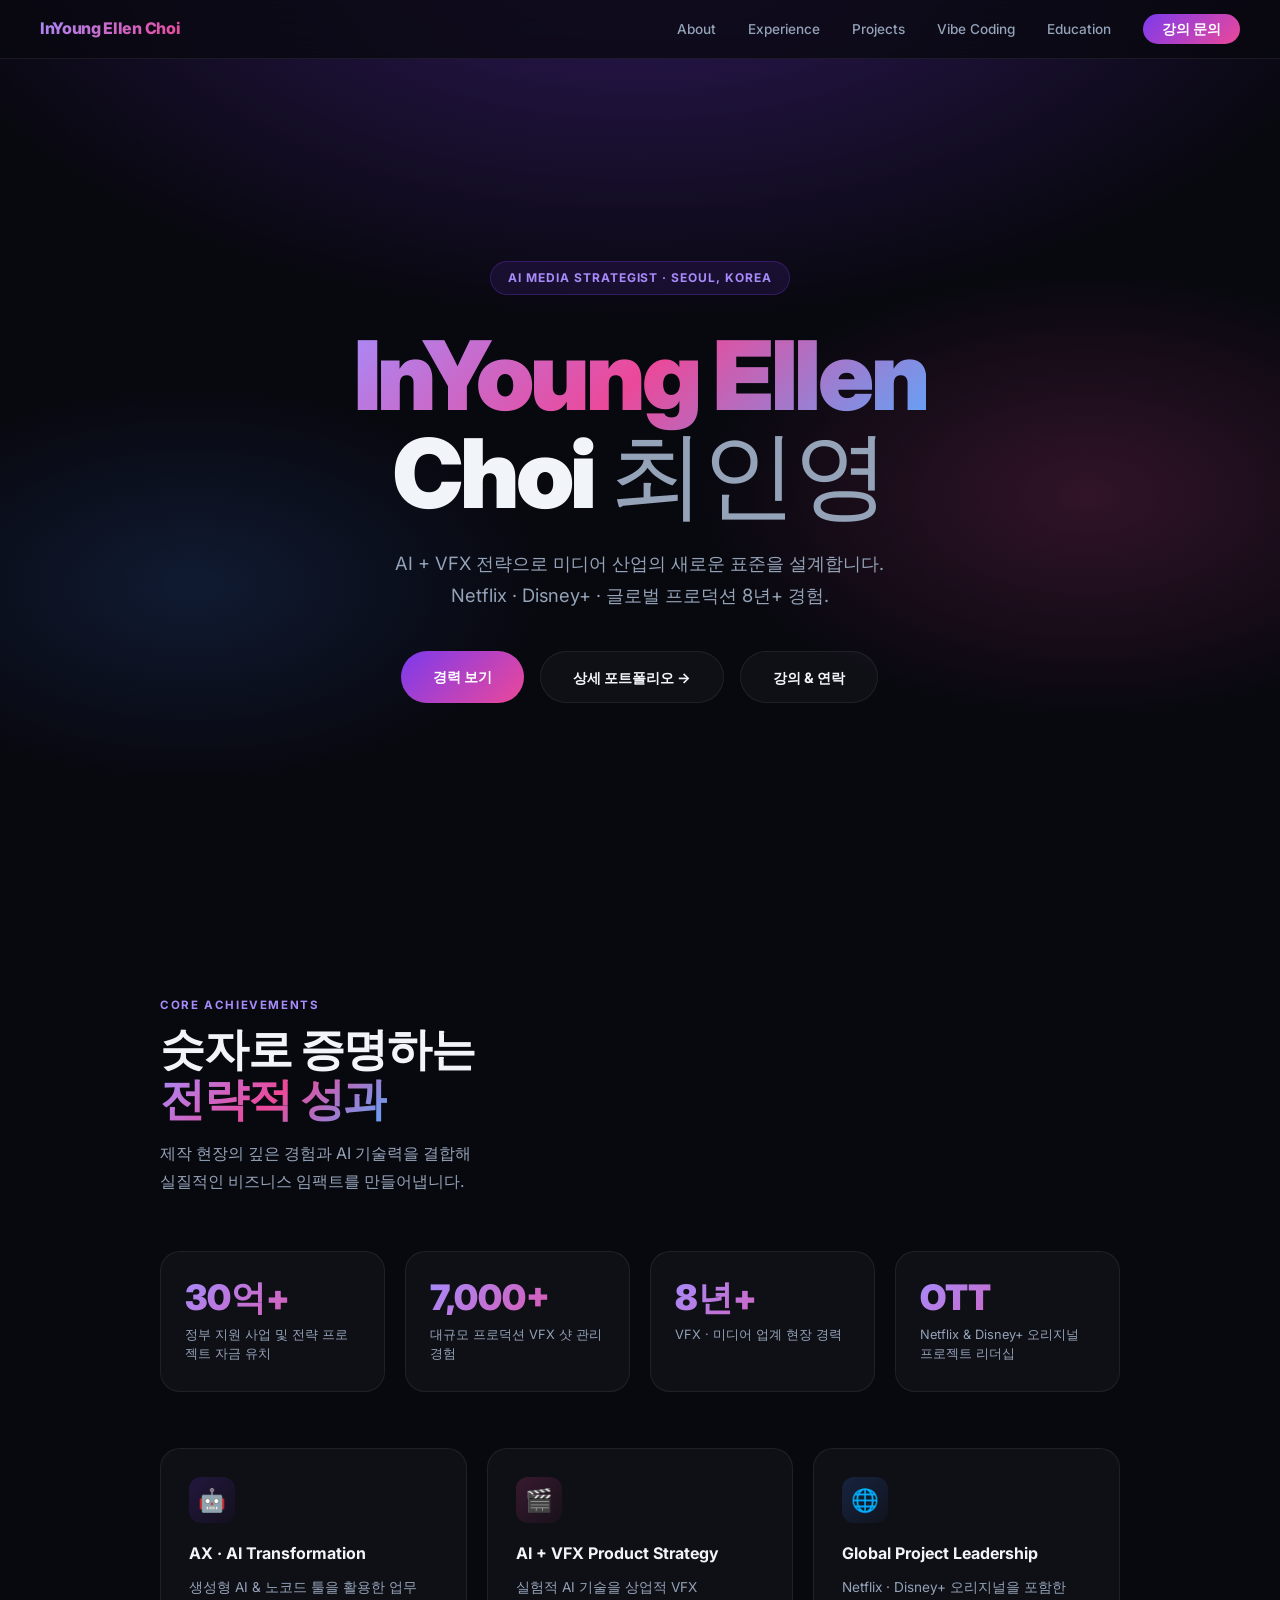
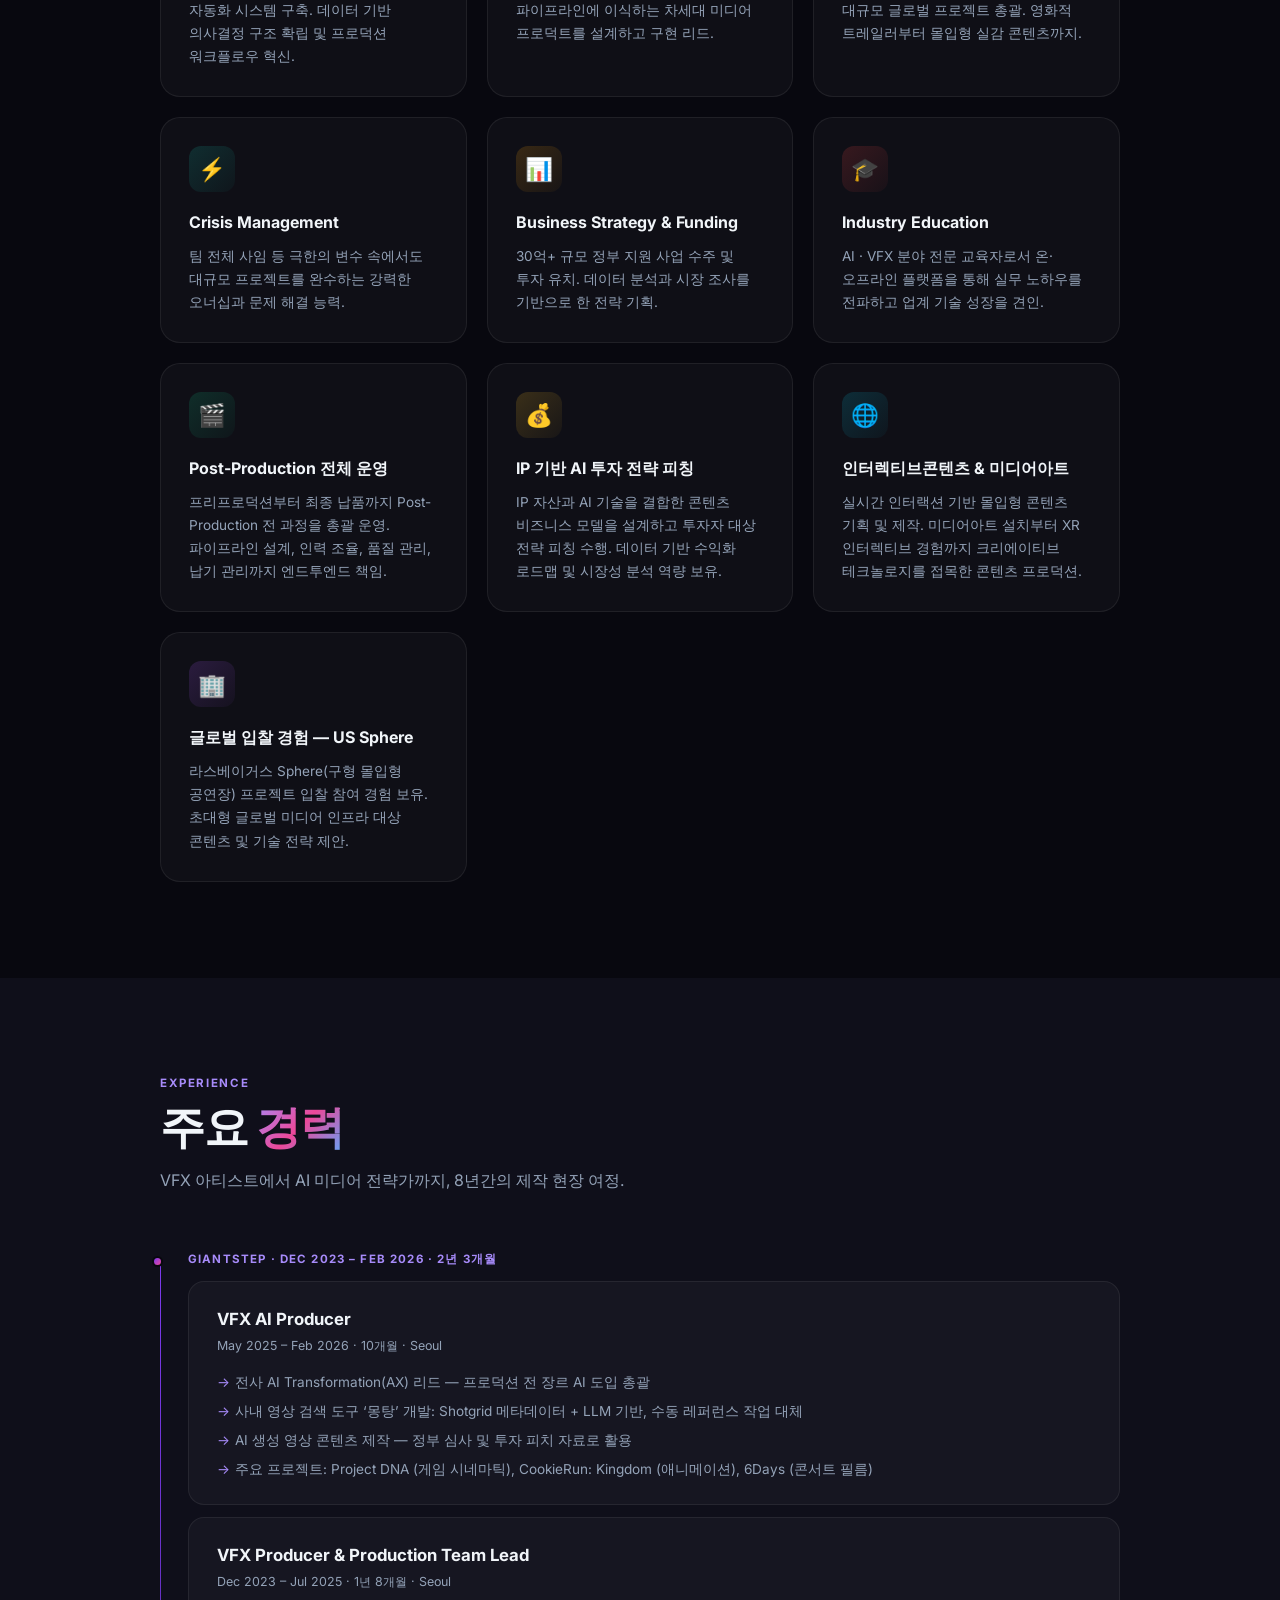
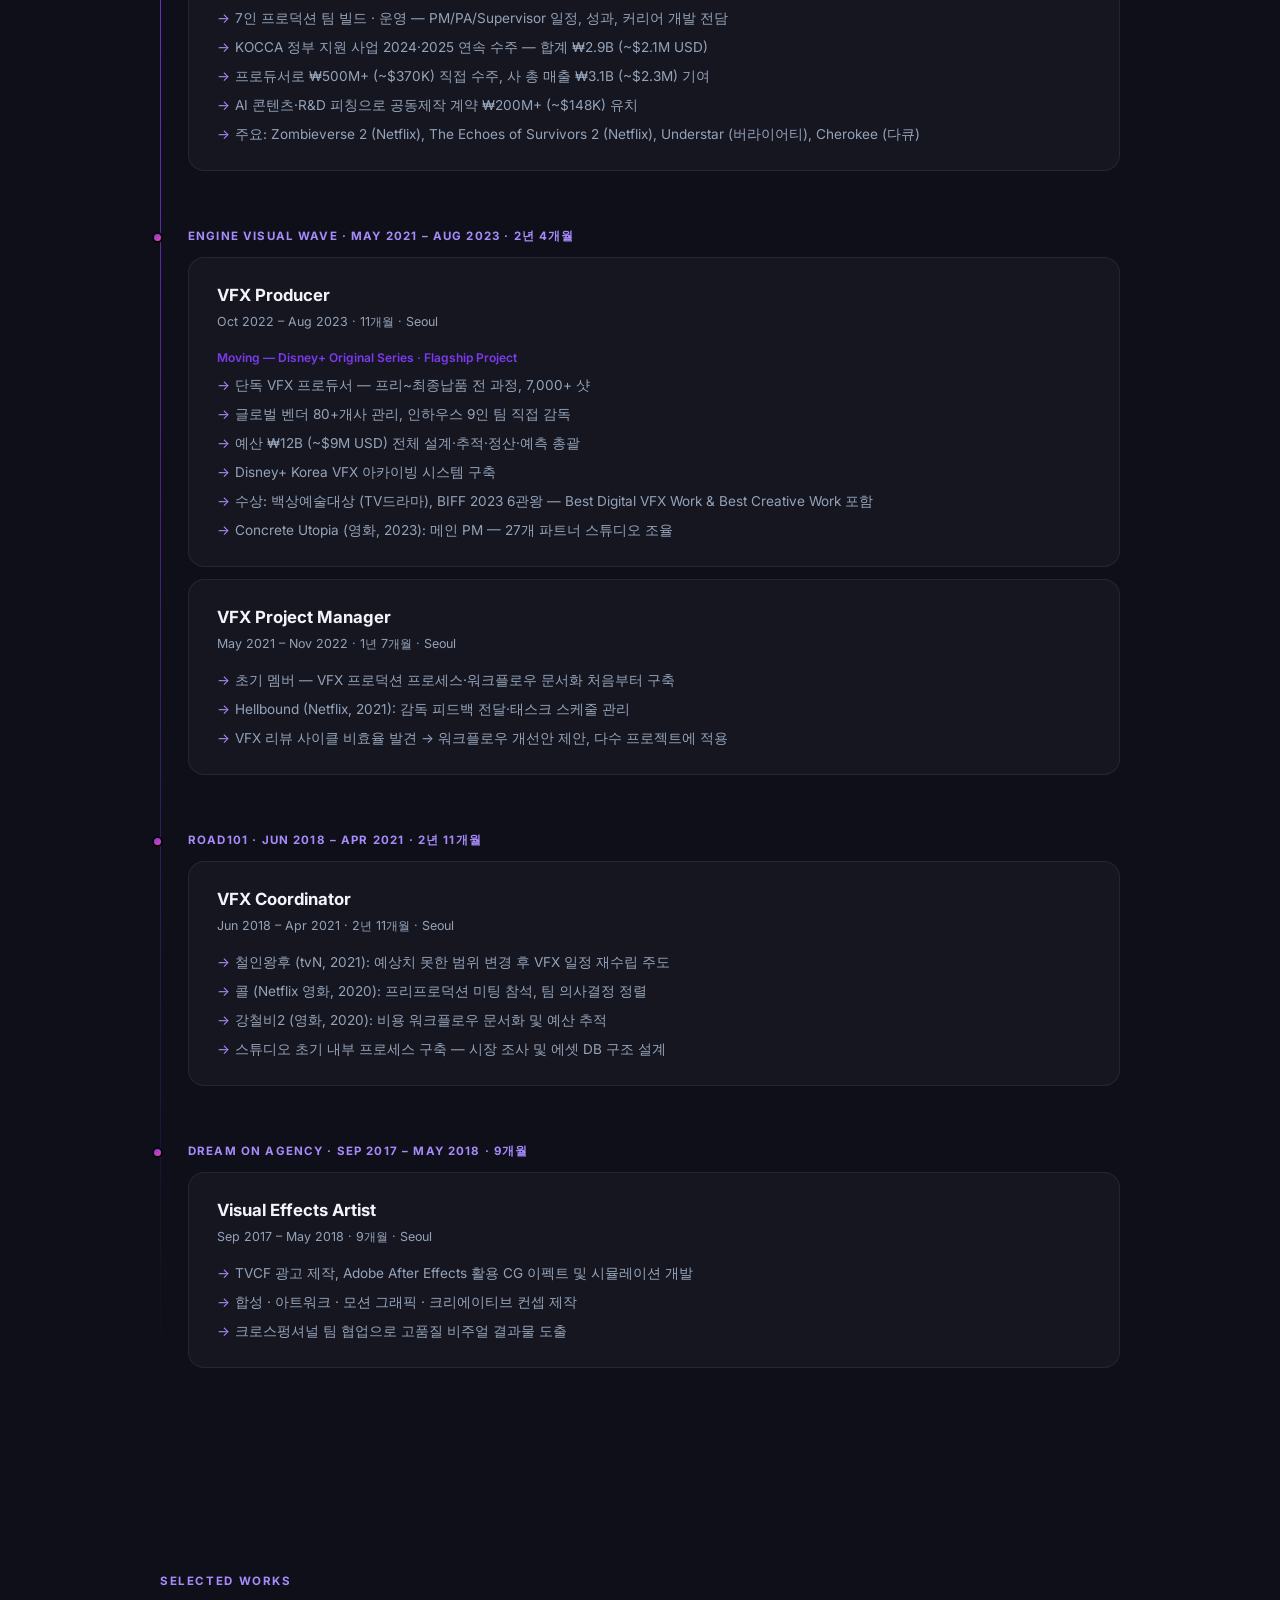
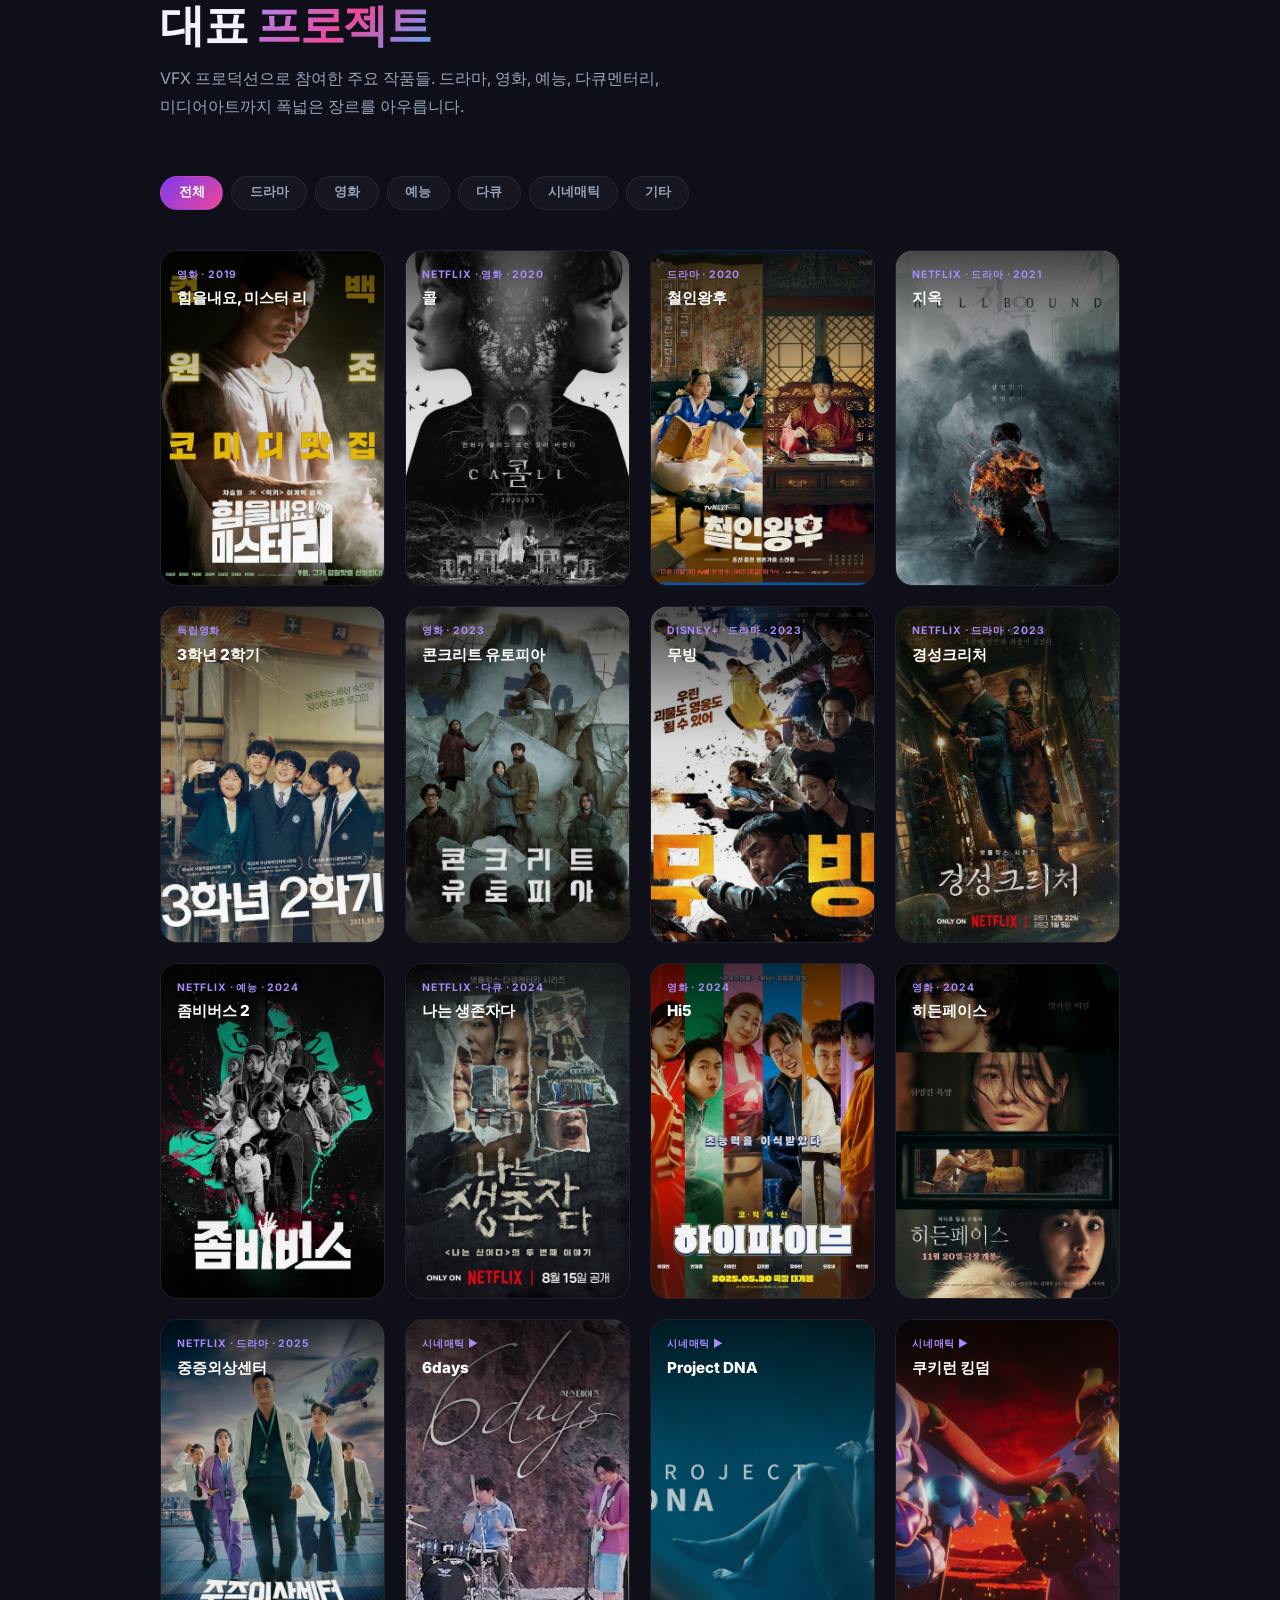
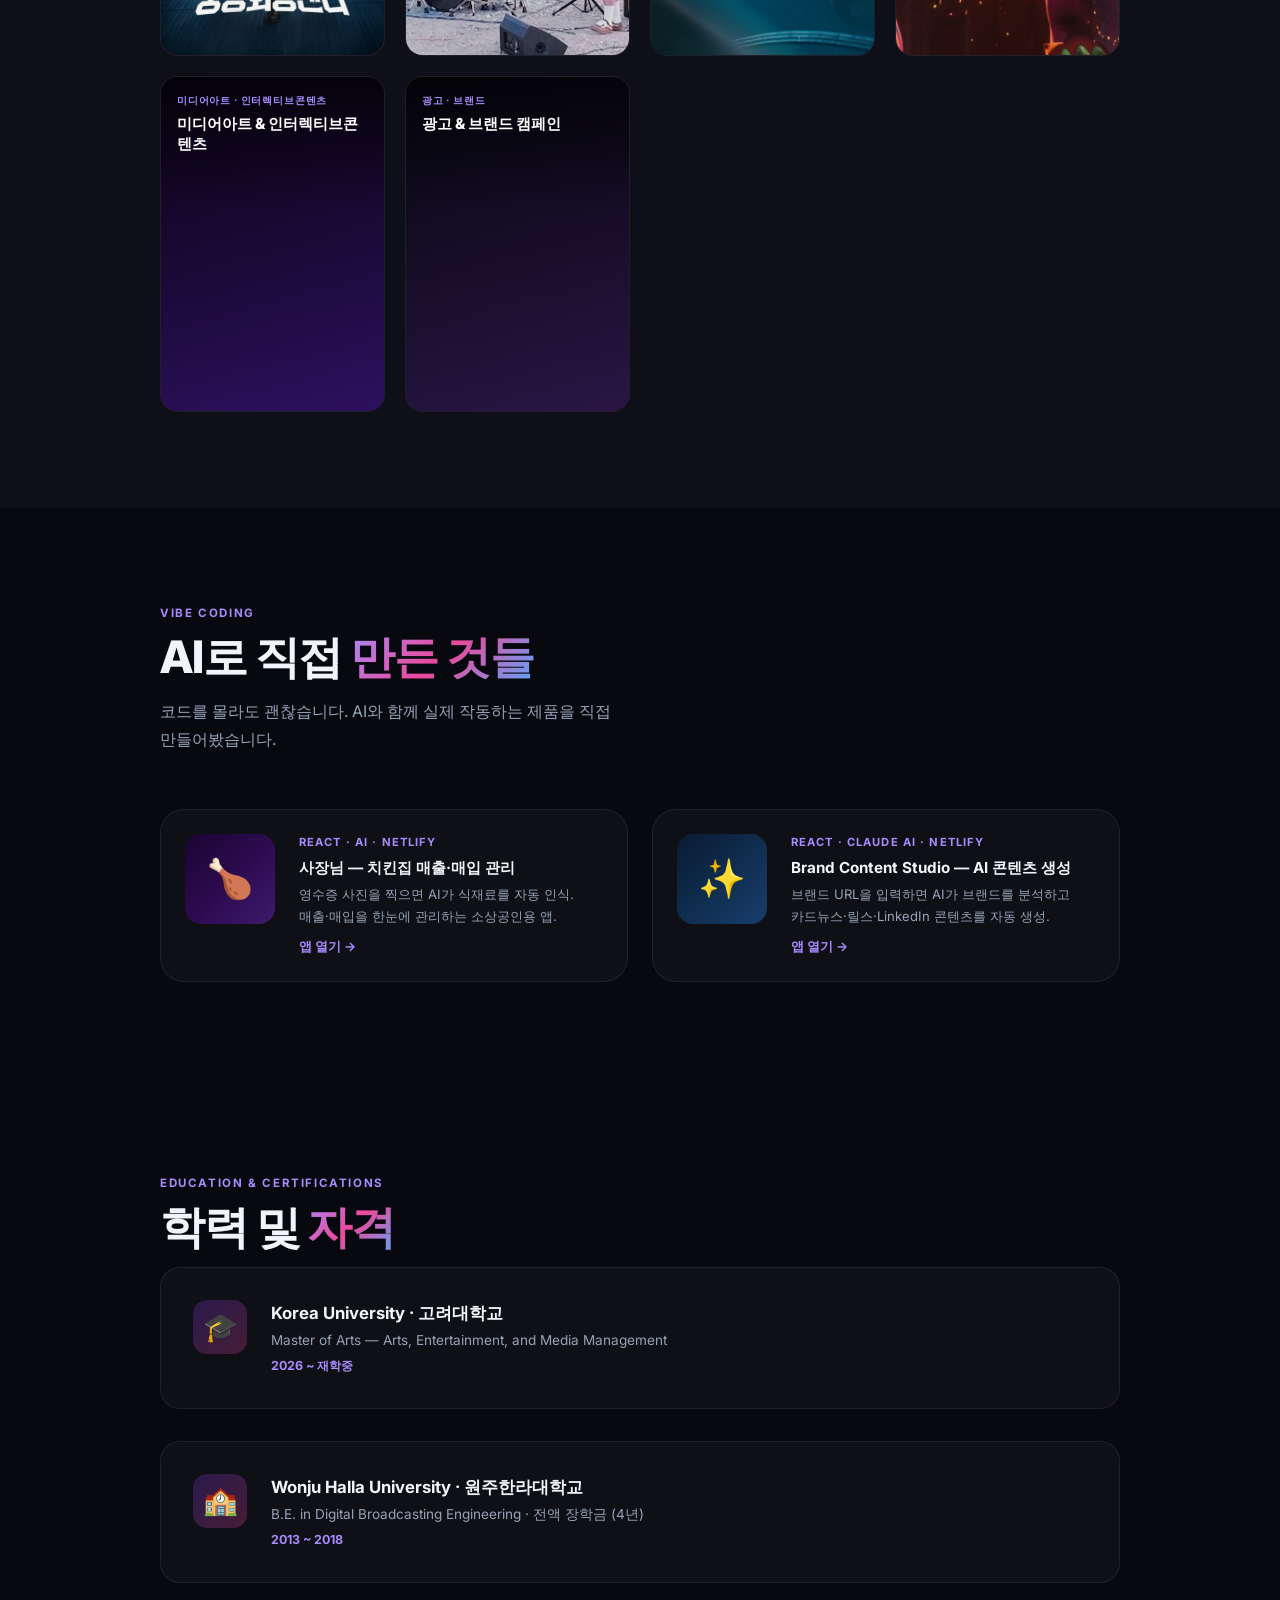
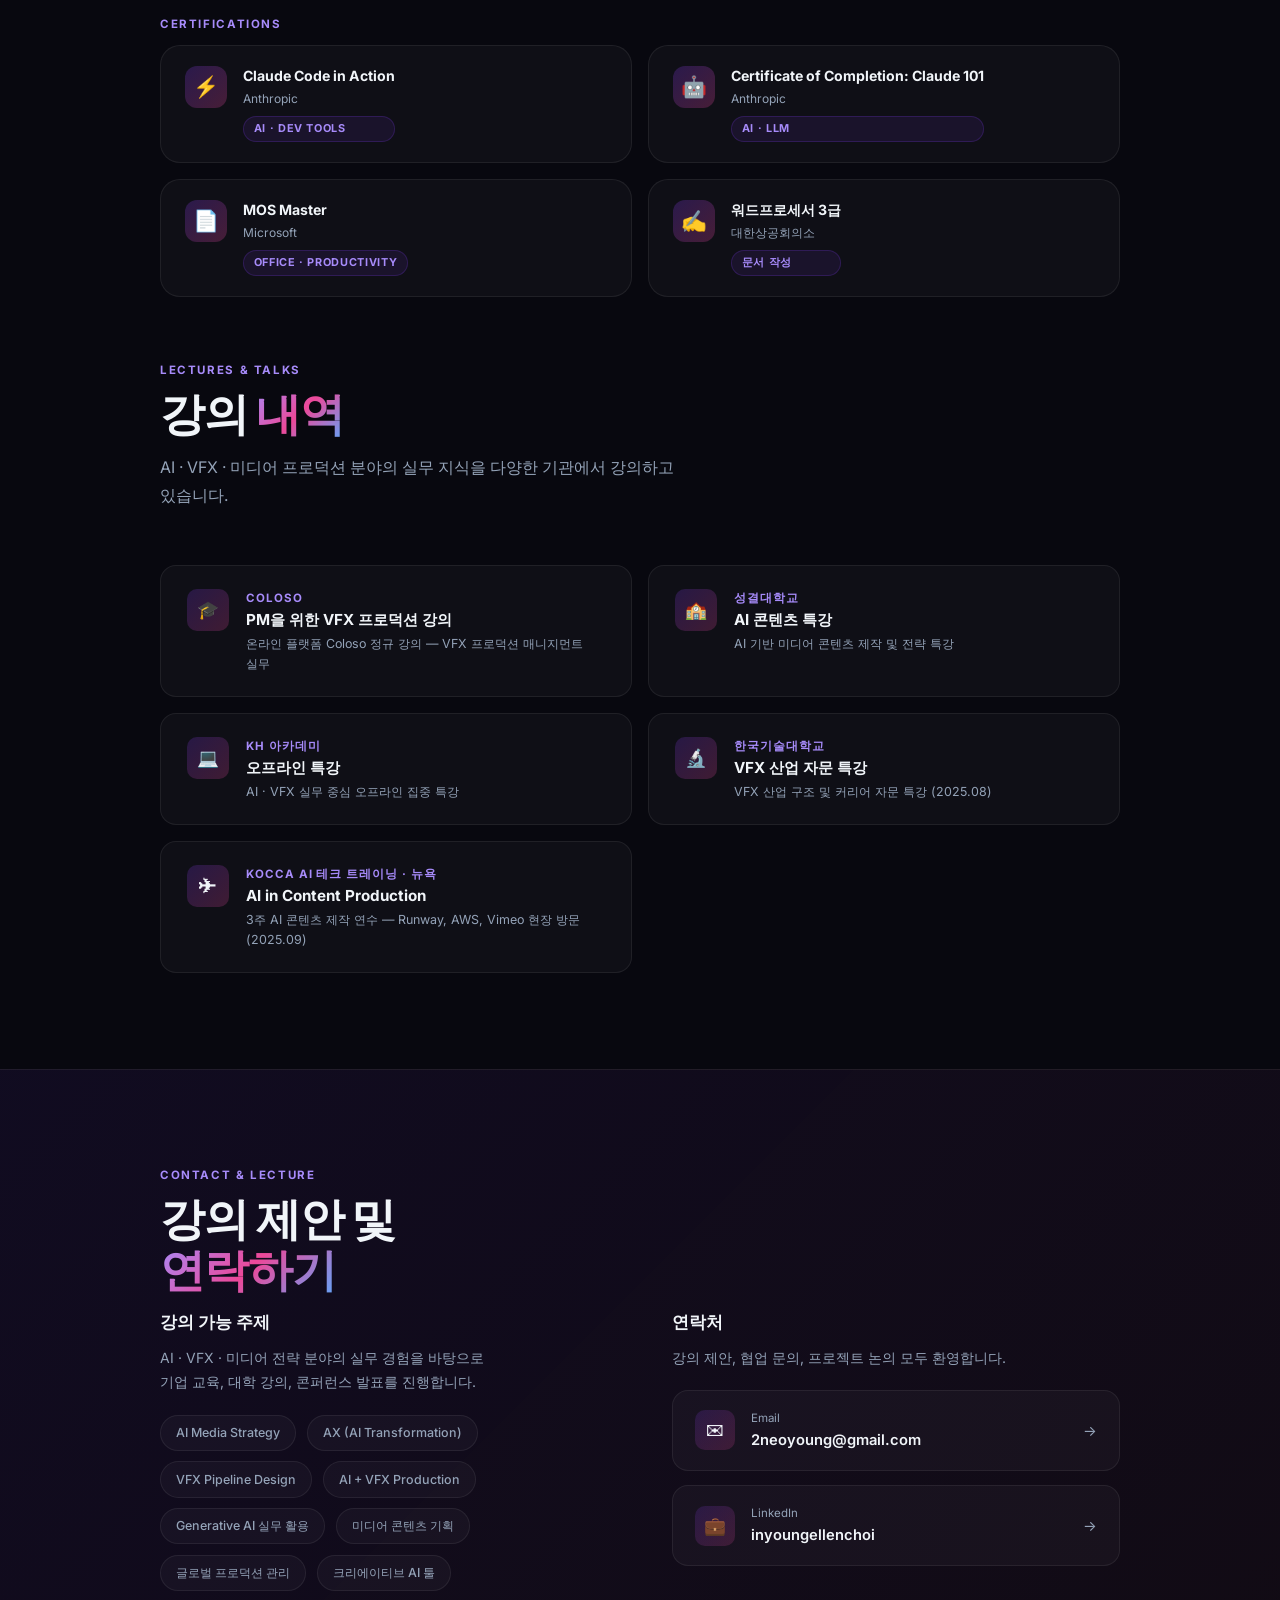
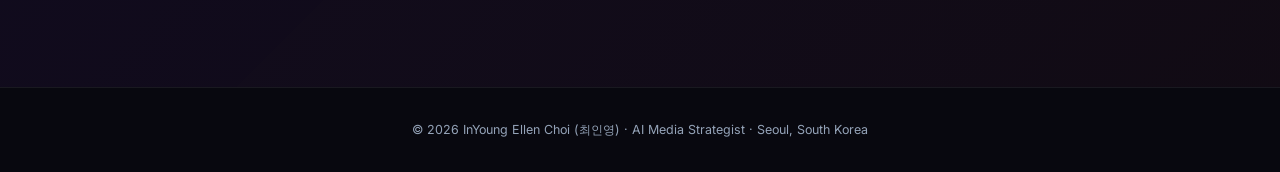
==== index.html @ 3e32867e "Initial portfolio deploy" ====
<!DOCTYPE html>
<html lang="ko">
<head>
  <meta charset="UTF-8" />
  <meta name="viewport" content="width=device-width, initial-scale=1.0" />
  <title>InYoung Choi | AI Media Strategist</title>
  <meta property="og:title" content="InYoung Choi | AI Media Strategist" />
  <meta property="og:description" content="AI와 미디어의 교차점에서 일하는 프로듀서 겸 전략가의 포트폴리오" />
  <meta property="og:image" content="https://inyoung-ellen-choi.netlify.app/images/profile.jpg" />
  <meta property="og:url" content="https://inyoung-ellen-choi.netlify.app" />
  <meta property="og:type" content="website" />
  <meta name="twitter:card" content="summary_large_image" />
  <meta name="twitter:image" content="https://inyoung-ellen-choi.netlify.app/images/profile.jpg" />
  <link rel="preconnect" href="https://fonts.googleapis.com" />
  <link href="https://fonts.googleapis.com/css2?family=Inter:wght@300;400;500;600;700;800;900&display=swap" rel="stylesheet" />
  <style>
    *, *::before, *::after { box-sizing: border-box; margin: 0; padding: 0; }

    :root {
      --bg: #08080f;
      --bg2: #0f0f1a;
      --purple: #7c3aed;
      --pink: #ec4899;
      --blue: #3b82f6;
      --teal: #14b8a6;
      --text: #f1f5f9;
      --muted: #94a3b8;
      --border: rgba(255,255,255,0.07);
      --glass: rgba(255,255,255,0.03);
    }

    html { scroll-behavior: smooth; }

    body {
      background: var(--bg);
      color: var(--text);
      font-family: 'Inter', -apple-system, sans-serif;
      line-height: 1.6;
      overflow-x: hidden;
    }

    /* ── Nav ── */
    nav {
      position: fixed;
      top: 0; left: 0; right: 0;
      z-index: 200;
      display: flex;
      justify-content: space-between;
      align-items: center;
      padding: 1rem 2.5rem;
      background: rgba(8,8,15,0.75);
      backdrop-filter: blur(24px);
      -webkit-backdrop-filter: blur(24px);
      border-bottom: 1px solid var(--border);
    }

    .nav-logo {
      font-size: 1rem;
      font-weight: 800;
      letter-spacing: -0.02em;
      background: linear-gradient(135deg, #a78bfa, #ec4899);
      -webkit-background-clip: text;
      -webkit-text-fill-color: transparent;
      background-clip: text;
    }

    .nav-links {
      display: flex;
      gap: 2rem;
      list-style: none;
    }

    .nav-links a {
      color: var(--muted);
      text-decoration: none;
      font-size: 0.85rem;
      font-weight: 500;
      transition: color 0.2s;
    }
    .nav-links a:hover { color: var(--text); }

    .nav-cta {
      background: linear-gradient(135deg, var(--purple), var(--pink)) !important;
      color: #fff !important;
      padding: 0.45rem 1.2rem;
      border-radius: 100px;
      font-weight: 700 !important;
    }

    /* ── Hero ── */
    .hero {
      min-height: 100vh;
      display: flex;
      align-items: center;
      justify-content: center;
      text-align: center;
      padding: 9rem 2rem 5rem;
      position: relative;
      overflow: hidden;
    }

    .hero-bg {
      position: absolute;
      inset: 0;
      background:
        radial-gradient(ellipse 90% 70% at 50% -10%, rgba(124,58,237,0.35) 0%, transparent 65%),
        radial-gradient(ellipse 55% 45% at 85% 55%, rgba(236,72,153,0.18) 0%, transparent 55%),
        radial-gradient(ellipse 50% 40% at 15% 65%, rgba(59,130,246,0.15) 0%, transparent 55%);
      animation: pulse 9s ease-in-out infinite alternate;
    }

    @keyframes pulse {
      0%   { opacity: 0.75; transform: scale(1); }
      100% { opacity: 1;    transform: scale(1.06); }
    }

    .hero-content { position: relative; z-index: 1; max-width: 820px; }

    .badge {
      display: inline-flex;
      align-items: center;
      gap: 0.5rem;
      background: rgba(124,58,237,0.12);
      border: 1px solid rgba(124,58,237,0.28);
      padding: 0.4rem 1.1rem;
      border-radius: 100px;
      font-size: 0.75rem;
      font-weight: 700;
      letter-spacing: 0.08em;
      text-transform: uppercase;
      color: #a78bfa;
      margin-bottom: 2rem;
    }

    .hero h1 {
      font-size: clamp(3.2rem, 8vw, 6rem);
      font-weight: 900;
      line-height: 1.02;
      letter-spacing: -0.035em;
      margin-bottom: 1.5rem;
    }

    .grad {
      background: linear-gradient(135deg, #a78bfa 0%, #ec4899 50%, #60a5fa 100%);
      -webkit-background-clip: text;
      -webkit-text-fill-color: transparent;
      background-clip: text;
    }

    .hero-sub {
      font-size: 1.15rem;
      color: var(--muted);
      max-width: 580px;
      margin: 0 auto 2.5rem;
      line-height: 1.75;
    }

    .hero-actions { display: flex; gap: 1rem; justify-content: center; flex-wrap: wrap; }

    .btn-p {
      display: inline-block;
      background: linear-gradient(135deg, var(--purple), var(--pink));
      color: #fff;
      padding: 0.85rem 2rem;
      border-radius: 100px;
      text-decoration: none;
      font-weight: 700;
      font-size: 0.9rem;
      transition: opacity 0.2s, transform 0.2s;
    }
    .btn-p:hover { opacity: 0.88; transform: translateY(-2px); }

    .btn-s {
      display: inline-block;
      background: var(--glass);
      color: var(--text);
      padding: 0.85rem 2rem;
      border-radius: 100px;
      text-decoration: none;
      font-weight: 700;
      font-size: 0.9rem;
      border: 1px solid var(--border);
      transition: background 0.2s, transform 0.2s;
    }
    .btn-s:hover { background: rgba(255,255,255,0.07); transform: translateY(-2px); }

    /* ── Layout ── */
    section { padding: 6rem 2rem; }
    .wrap { max-width: 960px; margin: 0 auto; }

    .sec-label {
      font-size: 0.72rem;
      font-weight: 700;
      letter-spacing: 0.14em;
      text-transform: uppercase;
      color: #a78bfa;
      margin-bottom: 0.6rem;
    }

    .sec-title {
      font-size: clamp(2rem, 4vw, 2.8rem);
      font-weight: 800;
      letter-spacing: -0.025em;
      line-height: 1.12;
      margin-bottom: 0.9rem;
    }

    .sec-desc {
      color: var(--muted);
      font-size: 1rem;
      max-width: 520px;
      margin-bottom: 3.5rem;
      line-height: 1.75;
      word-break: keep-all;
      overflow-wrap: break-word;
    }

    /* ── Stats ── */
    .stats-grid {
      display: grid;
      grid-template-columns: repeat(4, 1fr);
      gap: 1.25rem;
      margin-bottom: 3.5rem;
    }

    .stat-card {
      background: var(--glass);
      border: 1px solid var(--border);
      border-radius: 1.25rem;
      padding: 1.75rem 1.5rem;
      transition: transform 0.25s, border-color 0.25s;
    }
    .stat-card:hover { transform: translateY(-5px); border-color: rgba(124,58,237,0.35); }

    .stat-num {
      font-size: 2.2rem;
      font-weight: 900;
      background: linear-gradient(135deg, #a78bfa, #ec4899);
      -webkit-background-clip: text;
      -webkit-text-fill-color: transparent;
      background-clip: text;
      line-height: 1;
      margin-bottom: 0.6rem;
    }

    .stat-lbl {
      font-size: 0.8rem;
      color: var(--muted);
      line-height: 1.5;
    }

    /* ── Expertise ── */
    .exp-grid {
      display: grid;
      grid-template-columns: repeat(3, 1fr);
      gap: 1.25rem;
    }

    .exp-card {
      background: var(--glass);
      border: 1px solid var(--border);
      border-radius: 1.25rem;
      padding: 1.75rem;
      transition: transform 0.25s, border-color 0.25s;
    }
    .exp-card:hover { transform: translateY(-5px); border-color: rgba(124,58,237,0.35); }

    .exp-icon {
      width: 46px; height: 46px;
      border-radius: 12px;
      display: flex; align-items: center; justify-content: center;
      font-size: 1.4rem;
      margin-bottom: 1.1rem;
    }

    .exp-card h3 { font-size: 1rem; font-weight: 700; margin-bottom: 0.6rem; }
    .exp-card p  { color: var(--muted); font-size: 0.85rem; line-height: 1.7; word-break: keep-all; overflow-wrap: break-word; }

    /* ── Timeline ── */
    .timeline { position: relative; padding-left: 1.75rem; }

    .timeline::before {
      content: '';
      position: absolute;
      left: 0; top: 0.5rem; bottom: 0;
      width: 1px;
      background: linear-gradient(to bottom, var(--purple) 0%, transparent 100%);
    }

    .tl-item { position: relative; padding-bottom: 2.75rem; }
    .tl-item:last-child { padding-bottom: 0; }

    .tl-dot {
      position: absolute;
      left: -2.25rem; top: 0.35rem;
      width: 11px; height: 11px;
      border-radius: 50%;
      background: linear-gradient(135deg, var(--purple), var(--pink));
      border: 2px solid var(--bg);
    }

    .tl-company {
      font-size: 0.72rem;
      font-weight: 700;
      letter-spacing: 0.1em;
      text-transform: uppercase;
      color: #a78bfa;
      margin-bottom: 0.75rem;
    }

    .tl-box {
      background: var(--glass);
      border: 1px solid var(--border);
      border-radius: 1rem;
      padding: 1.5rem 1.75rem;
      margin-bottom: 0.75rem;
    }

    .tl-role  { font-size: 1.05rem; font-weight: 700; margin-bottom: 0.2rem; }
    .tl-dates { font-size: 0.78rem; color: var(--muted); margin-bottom: 1rem; }

    .tl-list  { list-style: none; display: flex; flex-direction: column; gap: 0.45rem; }
    .tl-list li {
      font-size: 0.85rem;
      color: var(--muted);
      padding-left: 1.1rem;
      position: relative;
      line-height: 1.6;
      word-break: keep-all;
      overflow-wrap: break-word;
    }
    .tl-list li::before { content: '→'; position: absolute; left: 0; color: #a78bfa; }

    /* ── Education ── */
    .edu-card {
      background: var(--glass);
      border: 1px solid var(--border);
      border-radius: 1.25rem;
      padding: 2rem;
      display: flex;
      gap: 1.5rem;
      align-items: flex-start;
      margin-bottom: 2rem;
    }

    .edu-icon {
      width: 54px; height: 54px;
      border-radius: 14px;
      background: linear-gradient(135deg, rgba(124,58,237,0.25), rgba(236,72,153,0.25));
      display: flex; align-items: center; justify-content: center;
      font-size: 1.75rem;
      flex-shrink: 0;
    }

    .edu-info h3  { font-size: 1.05rem; font-weight: 700; margin-bottom: 0.2rem; }
    .edu-info p   { color: var(--muted); font-size: 0.85rem; }
    .edu-info .yr { color: #a78bfa; font-size: 0.78rem; font-weight: 700; margin-top: 0.25rem; }

    .certs {
      display: grid;
      grid-template-columns: repeat(2, 1fr);
      gap: 1rem;
      margin-top: 0.25rem;
    }

    .cert {
      background: var(--glass);
      border: 1px solid var(--border);
      border-radius: 1.25rem;
      padding: 1.25rem 1.5rem;
      display: flex;
      align-items: flex-start;
      gap: 1rem;
      transition: transform 0.25s, border-color 0.25s;
    }
    .cert:hover { transform: translateY(-4px); border-color: rgba(124,58,237,0.35); }

    .cert-icon {
      width: 42px; height: 42px;
      border-radius: 12px;
      background: linear-gradient(135deg, rgba(124,58,237,0.25), rgba(236,72,153,0.25));
      display: flex; align-items: center; justify-content: center;
      font-size: 1.3rem;
      flex-shrink: 0;
    }

    .cert-body { display: flex; flex-direction: column; gap: 0.2rem; }
    .cert-name { font-size: 0.88rem; font-weight: 700; line-height: 1.4; }
    .cert-issuer { font-size: 0.75rem; color: var(--muted); }
    .cert-badge {
      display: inline-block;
      margin-top: 0.3rem;
      font-size: 0.68rem;
      font-weight: 700;
      letter-spacing: 0.06em;
      text-transform: uppercase;
      color: #a78bfa;
      background: rgba(124,58,237,0.1);
      border: 1px solid rgba(124,58,237,0.22);
      padding: 0.2rem 0.6rem;
      border-radius: 100px;
    }

    @media (max-width: 640px) {
      .certs { grid-template-columns: 1fr; }
    }

    /* ── Lectures ── */
    .lecture-grid {
      display: grid;
      grid-template-columns: repeat(2, 1fr);
      gap: 1rem;
      margin-top: 2rem;
    }

    .lecture-card {
      background: var(--glass);
      border: 1px solid var(--border);
      border-radius: 1rem;
      padding: 1.4rem 1.6rem;
      display: flex;
      gap: 1.1rem;
      align-items: flex-start;
      transition: transform 0.2s, border-color 0.2s;
    }
    .lecture-card:hover { transform: translateY(-3px); border-color: rgba(124,58,237,0.35); }

    .lecture-icon {
      width: 42px; height: 42px;
      border-radius: 10px;
      background: linear-gradient(135deg, rgba(124,58,237,0.22), rgba(236,72,153,0.22));
      display: flex; align-items: center; justify-content: center;
      font-size: 1.1rem;
      flex-shrink: 0;
    }

    .lecture-org {
      font-size: 0.72rem;
      font-weight: 700;
      letter-spacing: 0.08em;
      text-transform: uppercase;
      color: #a78bfa;
      margin-bottom: 0.2rem;
    }

    .lecture-title {
      font-size: 0.95rem;
      font-weight: 700;
      line-height: 1.35;
    }

    .lecture-desc {
      font-size: 0.78rem;
      color: var(--muted);
      margin-top: 0.2rem;
      word-break: keep-all;
      overflow-wrap: break-word;
    }

    @media (max-width: 640px) {
      .lecture-grid { grid-template-columns: 1fr; }
    }

    /* ── Contact ── */
    .contact-wrap {
      background: linear-gradient(135deg, rgba(124,58,237,0.08), rgba(236,72,153,0.04));
      border-top: 1px solid var(--border);
    }

    .contact-grid {
      display: grid;
      grid-template-columns: 1fr 1fr;
      gap: 4rem;
      align-items: start;
    }

    .contact-grid h3 { font-size: 1.05rem; font-weight: 700; margin-bottom: 0.6rem; }
    .contact-grid p  { color: var(--muted); font-size: 0.875rem; line-height: 1.75; }

    .tags {
      display: flex;
      flex-wrap: wrap;
      gap: 0.65rem;
      margin-top: 1.25rem;
    }

    .tag {
      background: var(--glass);
      border: 1px solid var(--border);
      padding: 0.45rem 0.95rem;
      border-radius: 100px;
      font-size: 0.78rem;
      font-weight: 500;
      color: var(--muted);
      transition: border-color 0.2s, color 0.2s;
    }
    .tag:hover { border-color: rgba(124,58,237,0.4); color: var(--text); }

    .clinks { display: flex; flex-direction: column; gap: 0.9rem; margin-top: 1.25rem; }

    .clink {
      display: flex;
      align-items: center;
      gap: 1rem;
      padding: 1.1rem 1.4rem;
      background: var(--glass);
      border: 1px solid var(--border);
      border-radius: 1rem;
      text-decoration: none;
      color: var(--text);
      transition: border-color 0.2s, transform 0.2s;
    }
    .clink:hover { border-color: rgba(124,58,237,0.4); transform: translateX(4px); }

    .clink-icon {
      width: 40px; height: 40px;
      border-radius: 10px;
      background: linear-gradient(135deg, rgba(124,58,237,0.18), rgba(236,72,153,0.18));
      display: flex; align-items: center; justify-content: center;
      font-size: 1.1rem;
      flex-shrink: 0;
    }

    .clink-info { flex: 1; }
    .clink-lbl { font-size: 0.72rem; color: var(--muted); margin-bottom: 0.1rem; }
    .clink-val { font-size: 0.92rem; font-weight: 600; }
    .clink-arr { color: var(--muted); font-size: 0.9rem; }

    /* ── Footer ── */
    footer {
      padding: 2rem;
      text-align: center;
      color: var(--muted);
      font-size: 0.78rem;
      border-top: 1px solid var(--border);
    }

    /* ── Animations ── */
    .fade {
      opacity: 0;
      transform: translateY(28px);
      transition: opacity 0.65s ease, transform 0.65s ease;
    }
    .fade.on { opacity: 1; transform: translateY(0); }

    /* ── Projects ── */
    .proj-tabs {
      display: flex;
      gap: 0.5rem;
      flex-wrap: wrap;
      margin-bottom: 2.5rem;
    }

    .tab {
      background: var(--glass);
      border: 1px solid var(--border);
      color: var(--muted);
      padding: 0.45rem 1.1rem;
      border-radius: 100px;
      font-size: 0.8rem;
      font-weight: 600;
      cursor: pointer;
      transition: all 0.2s;
      font-family: inherit;
    }
    .tab:hover { color: var(--text); border-color: rgba(124,58,237,0.4); }
    .tab.active {
      background: linear-gradient(135deg, var(--purple), var(--pink));
      border-color: transparent;
      color: #fff;
    }

    .proj-grid {
      display: grid;
      grid-template-columns: repeat(4, 1fr);
      gap: 1.25rem;
    }

    .proj-card {
      border-radius: 1.1rem;
      overflow: hidden;
      border: 1px solid var(--border);
      transition: transform 0.3s, box-shadow 0.3s;
      cursor: default;
      position: relative;
    }
    .proj-card:hover { transform: translateY(-6px); box-shadow: 0 20px 40px rgba(0,0,0,0.4); }

    .proj-poster {
      width: 100%;
      aspect-ratio: 2/3;
      object-fit: cover;
      display: block;
    }

    .proj-poster-placeholder {
      width: 100%;
      aspect-ratio: 2/3;
      display: flex;
      align-items: center;
      justify-content: center;
      font-size: 2.5rem;
      position: relative;
      overflow: hidden;
    }

    .proj-poster-placeholder img.proj-poster {
      position: absolute;
      inset: 0;
      width: 100%;
      height: 100%;
      object-fit: cover;
    }

    .proj-overlay {
      position: absolute;
      inset: 0;
      background: linear-gradient(to bottom, rgba(0,0,0,0.72) 0%, rgba(0,0,0,0.15) 40%, transparent 100%);
      display: flex;
      flex-direction: column;
      justify-content: flex-start;
      padding: 1rem;
    }

    .proj-platform {
      font-size: 0.65rem;
      font-weight: 700;
      letter-spacing: 0.08em;
      text-transform: uppercase;
      color: #a78bfa;
      margin-bottom: 0.3rem;
    }

    .proj-title {
      font-size: 0.95rem;
      font-weight: 800;
      line-height: 1.3;
      color: #fff;
      margin-bottom: 0.25rem;
    }

    .proj-role {
      font-size: 0.72rem;
      color: rgba(255,255,255,0.6);
    }

    .proj-card[data-cat] { display: block; }
    .proj-card.hidden { display: none; }

    /* ── Vibe Coding ── */
    .vibe-grid {
      display: grid;
      grid-template-columns: repeat(2, 1fr);
      gap: 1.5rem;
    }

    .vibe-card {
      display: flex;
      gap: 1.5rem;
      background: var(--glass);
      border: 1px solid var(--border);
      border-radius: 1.5rem;
      padding: 1.5rem;
      text-decoration: none;
      color: var(--text);
      transition: transform 0.25s, border-color 0.25s, box-shadow 0.25s;
    }
    .vibe-card:hover {
      transform: translateY(-5px);
      border-color: rgba(124,58,237,0.45);
      box-shadow: 0 20px 40px rgba(0,0,0,0.35);
    }

    .vibe-thumb {
      width: 90px;
      min-width: 90px;
      height: 90px;
      border-radius: 1rem;
      display: flex;
      align-items: center;
      justify-content: center;
    }

    .vibe-thumb-icon { font-size: 2.4rem; }

    .vibe-info { display: flex; flex-direction: column; gap: 0.35rem; }

    .vibe-tag {
      font-size: 0.7rem;
      font-weight: 700;
      letter-spacing: 0.1em;
      text-transform: uppercase;
      color: #a78bfa;
    }

    .vibe-title {
      font-size: 0.95rem;
      font-weight: 700;
      line-height: 1.4;
    }

    .vibe-desc {
      font-size: 0.82rem;
      color: var(--muted);
      line-height: 1.65;
      margin: 0;
      word-break: keep-all;
    }

    .vibe-link {
      font-size: 0.8rem;
      font-weight: 700;
      color: #a78bfa;
      margin-top: 0.25rem;
    }

    /* ── Responsive ── */
    @media (max-width: 900px) {
      .stats-grid { grid-template-columns: repeat(2, 1fr); }
      .exp-grid   { grid-template-columns: repeat(2, 1fr); }
      .proj-grid  { grid-template-columns: repeat(3, 1fr); }
    }

    @media (max-width: 640px) {
      nav { padding: 0.9rem 1.25rem; }
      .nav-links { display: none; }
      .stats-grid { grid-template-columns: 1fr 1fr; }
      .exp-grid   { grid-template-columns: 1fr; }
      .proj-grid  { grid-template-columns: repeat(2, 1fr); }
      .vibe-grid  { grid-template-columns: 1fr; }
      .contact-grid { grid-template-columns: 1fr; gap: 2.5rem; }
      .edu-card { flex-direction: column; }
    }
  </style>
</head>
<body>

<!-- Nav -->
<nav>
  <div class="nav-logo">InYoung Ellen Choi</div>
  <ul class="nav-links">
    <li><a href="#about">About</a></li>
    <li><a href="#career">Experience</a></li>
    <li><a href="#projects">Projects</a></li>
    <li><a href="#vibe-coding">Vibe Coding</a></li>
    <li><a href="#education">Education</a></li>
    <li><a href="#contact" class="nav-cta">강의 문의</a></li>
  </ul>
</nav>

<!-- Hero -->
<section class="hero">
  <div class="hero-bg"></div>
  <div class="hero-content">
    <div class="badge">AI Media Strategist &middot; Seoul, Korea</div>
    <h1>
      <span class="grad">InYoung Ellen</span><br>
      Choi <span style="font-weight:300; color: var(--muted);">최인영</span>
    </h1>
    <p class="hero-sub">
      AI + VFX 전략으로 미디어 산업의 새로운 표준을 설계합니다.<br>
      Netflix &middot; Disney+ &middot; 글로벌 프로덕션 8년+ 경험.
    </p>
    <div class="hero-actions">
      <a href="#career" class="btn-p">경력 보기</a>
      <a href="https://www.canva.com/design/DAG4Qy1jt8g/fonlE5EtxD0k6Lh05Tu68g/view?utm_content=DAG4Qy1jt8g&utm_campaign=designshare&utm_medium=link2&utm_source=uniquelinks&utlId=h6b1f2a3143" target="_blank" rel="noopener" class="btn-s">상세 포트폴리오 →</a>
      <a href="#contact" class="btn-s">강의 &amp; 연락</a>
    </div>
  </div>
</section>

<!-- About -->
<section id="about">
  <div class="wrap">

    <div class="fade">
      <p class="sec-label">Core Achievements</p>
      <h2 class="sec-title">숫자로 증명하는<br><span class="grad">전략적 성과</span></h2>
      <p class="sec-desc">
        제작 현장의 깊은 경험과 AI 기술력을 결합해<br>실질적인 비즈니스 임팩트를 만들어냅니다.
      </p>
    </div>

    <div class="stats-grid fade">
      <div class="stat-card">
        <div class="stat-num">30억+</div>
        <div class="stat-lbl">정부 지원 사업 및 전략 프로젝트 자금 유치</div>
      </div>
      <div class="stat-card">
        <div class="stat-num">7,000+</div>
        <div class="stat-lbl">대규모 프로덕션 VFX 샷 관리 경험</div>
      </div>
      <div class="stat-card">
        <div class="stat-num">8년+</div>
        <div class="stat-lbl">VFX &middot; 미디어 업계 현장 경력</div>
      </div>
      <div class="stat-card">
        <div class="stat-num">OTT</div>
        <div class="stat-lbl">Netflix &amp; Disney+ 오리지널 프로젝트 리더십</div>
      </div>
    </div>

    <div class="exp-grid fade">
      <div class="exp-card">
        <div class="exp-icon" style="background: linear-gradient(135deg,rgba(124,58,237,.18),rgba(124,58,237,.04));">&#129302;</div>
        <h3>AX · AI Transformation</h3>
        <p>생성형 AI &amp; 노코드 툴을 활용한 업무 자동화 시스템 구축. 데이터 기반 의사결정 구조 확립 및 프로덕션 워크플로우 혁신.</p>
      </div>
      <div class="exp-card">
        <div class="exp-icon" style="background: linear-gradient(135deg,rgba(236,72,153,.18),rgba(236,72,153,.04));">&#127916;</div>
        <h3>AI + VFX Product Strategy</h3>
        <p>실험적 AI 기술을 상업적 VFX 파이프라인에 이식하는 차세대 미디어 프로덕트를 설계하고 구현 리드.</p>
      </div>
      <div class="exp-card">
        <div class="exp-icon" style="background: linear-gradient(135deg,rgba(59,130,246,.18),rgba(59,130,246,.04));">&#127760;</div>
        <h3>Global Project Leadership</h3>
        <p>Netflix &middot; Disney+ 오리지널을 포함한 대규모 글로벌 프로젝트 총괄. 영화적 트레일러부터 몰입형 실감 콘텐츠까지.</p>
      </div>
      <div class="exp-card">
        <div class="exp-icon" style="background: linear-gradient(135deg,rgba(20,184,166,.18),rgba(20,184,166,.04));">&#9889;</div>
        <h3>Crisis Management</h3>
        <p>팀 전체 사임 등 극한의 변수 속에서도 대규모 프로젝트를 완수하는 강력한 오너십과 문제 해결 능력.</p>
      </div>
      <div class="exp-card">
        <div class="exp-icon" style="background: linear-gradient(135deg,rgba(245,158,11,.18),rgba(245,158,11,.04));">&#128202;</div>
        <h3>Business Strategy &amp; Funding</h3>
        <p>30억+ 규모 정부 지원 사업 수주 및 투자 유치. 데이터 분석과 시장 조사를 기반으로 한 전략 기획.</p>
      </div>
      <div class="exp-card">
        <div class="exp-icon" style="background: linear-gradient(135deg,rgba(239,68,68,.18),rgba(239,68,68,.04));">&#127891;</div>
        <h3>Industry Education</h3>
        <p>AI &middot; VFX 분야 전문 교육자로서 온&middot;오프라인 플랫폼을 통해 실무 노하우를 전파하고 업계 기술 성장을 견인.</p>
      </div>
      <div class="exp-card">
        <div class="exp-icon" style="background: linear-gradient(135deg,rgba(16,185,129,.18),rgba(16,185,129,.04));">&#127916;</div>
        <h3>Post-Production 전체 운영</h3>
        <p>프리프로덕션부터 최종 납품까지 Post-Production 전 과정을 총괄 운영. 파이프라인 설계, 인력 조율, 품질 관리, 납기 관리까지 엔드투엔드 책임.</p>
      </div>
      <div class="exp-card">
        <div class="exp-icon" style="background: linear-gradient(135deg,rgba(251,191,36,.18),rgba(251,191,36,.04));">&#128176;</div>
        <h3>IP 기반 AI 투자 전략 피칭</h3>
        <p>IP 자산과 AI 기술을 결합한 콘텐츠 비즈니스 모델을 설계하고 투자자 대상 전략 피칭 수행. 데이터 기반 수익화 로드맵 및 시장성 분석 역량 보유.</p>
      </div>
      <div class="exp-card">
        <div class="exp-icon" style="background: linear-gradient(135deg,rgba(6,182,212,.18),rgba(6,182,212,.04));">&#127760;</div>
        <h3>인터렉티브콘텐츠 &amp; 미디어아트</h3>
        <p>실시간 인터랙션 기반 몰입형 콘텐츠 기획 및 제작. 미디어아트 설치부터 XR 인터렉티브 경험까지 크리에이티브 테크놀로지를 접목한 콘텐츠 프로덕션.</p>
      </div>
      <div class="exp-card">
        <div class="exp-icon" style="background: linear-gradient(135deg,rgba(168,85,247,.18),rgba(168,85,247,.04));">&#127970;</div>
        <h3>글로벌 입찰 경험 — US Sphere</h3>
        <p>라스베이거스 Sphere(구형 몰입형 공연장) 프로젝트 입찰 참여 경험 보유. 초대형 글로벌 미디어 인프라 대상 콘텐츠 및 기술 전략 제안.</p>
      </div>
    </div>

  </div>
</section>

<!-- Experience -->
<section id="career" style="background: var(--bg2);">
  <div class="wrap">
    <div class="fade">
      <p class="sec-label">Experience</p>
      <h2 class="sec-title">주요 <span class="grad">경력</span></h2>
      <p class="sec-desc">VFX 아티스트에서 AI 미디어 전략가까지, 8년간의 제작 현장 여정.</p>
    </div>

    <div class="timeline fade">

      <!-- GIANTSTEP -->
      <div class="tl-item">
        <div class="tl-dot"></div>
        <div class="tl-company">GIANTSTEP &middot; Dec 2023 &ndash; Feb 2026 &middot; 2년 3개월</div>

        <div class="tl-box">
          <div class="tl-role">VFX AI Producer</div>
          <div class="tl-dates">May 2025 &ndash; Feb 2026 &middot; 10개월 &middot; Seoul</div>
          <ul class="tl-list">
            <li>전사 AI Transformation(AX) 리드 &mdash; 프로덕션 전 장르 AI 도입 총괄</li>
            <li>사내 영상 검색 도구 &lsquo;몽탕&rsquo; 개발: Shotgrid 메타데이터 + LLM 기반, 수동 레퍼런스 작업 대체</li>
            <li>AI 생성 영상 콘텐츠 제작 &mdash; 정부 심사 및 투자 피치 자료로 활용</li>
            <li>주요 프로젝트: Project DNA (게임 시네마틱), CookieRun: Kingdom (애니메이션), 6Days (콘서트 필름)</li>
          </ul>
        </div>

        <div class="tl-box">
          <div class="tl-role">VFX Producer &amp; Production Team Lead</div>
          <div class="tl-dates">Dec 2023 &ndash; Jul 2025 &middot; 1년 8개월 &middot; Seoul</div>
          <ul class="tl-list">
            <li>7인 프로덕션 팀 빌드 &middot; 운영 &mdash; PM/PA/Supervisor 일정, 성과, 커리어 개발 전담</li>
            <li>KOCCA 정부 지원 사업 2024·2025 연속 수주 &mdash; 합계 ₩2.9B (~$2.1M USD)</li>
            <li>프로듀서로 ₩500M+ (~$370K) 직접 수주, 사 총 매출 ₩3.1B (~$2.3M) 기여</li>
            <li>AI 콘텐츠·R&amp;D 피칭으로 공동제작 계약 ₩200M+ (~$148K) 유치</li>
            <li>주요: Zombieverse 2 (Netflix), The Echoes of Survivors 2 (Netflix), Understar (버라이어티), Cherokee (다큐)</li>
          </ul>
        </div>
      </div>

      <!-- eNgine visual wave -->
      <div class="tl-item">
        <div class="tl-dot"></div>
        <div class="tl-company">eNgine visual wave &middot; May 2021 &ndash; Aug 2023 &middot; 2년 4개월</div>

        <div class="tl-box">
          <div class="tl-role">VFX Producer</div>
          <div class="tl-dates">Oct 2022 &ndash; Aug 2023 &middot; 11개월 &middot; Seoul</div>
          <p style="font-size:0.75rem; color: var(--purple); font-weight:600; margin-bottom:0.5rem;">Moving &mdash; Disney+ Original Series · Flagship Project</p>
          <ul class="tl-list">
            <li>단독 VFX 프로듀서 &mdash; 프리~최종납품 전 과정, 7,000+ 샷</li>
            <li>글로벌 벤더 80+개사 관리, 인하우스 9인 팀 직접 감독</li>
            <li>예산 ₩12B (~$9M USD) 전체 설계·추적·정산·예측 총괄</li>
            <li>Disney+ Korea VFX 아카이빙 시스템 구축</li>
            <li>수상: 백상예술대상 (TV드라마), BIFF 2023 6관왕 &mdash; Best Digital VFX Work &amp; Best Creative Work 포함</li>
            <li>Concrete Utopia (영화, 2023): 메인 PM &mdash; 27개 파트너 스튜디오 조율</li>
          </ul>
        </div>

        <div class="tl-box">
          <div class="tl-role">VFX Project Manager</div>
          <div class="tl-dates">May 2021 &ndash; Nov 2022 &middot; 1년 7개월 &middot; Seoul</div>
          <ul class="tl-list">
            <li>초기 멤버 &mdash; VFX 프로덕션 프로세스·워크플로우 문서화 처음부터 구축</li>
            <li>Hellbound (Netflix, 2021): 감독 피드백 전달·태스크 스케줄 관리</li>
            <li>VFX 리뷰 사이클 비효율 발견 → 워크플로우 개선안 제안, 다수 프로젝트에 적용</li>
          </ul>
        </div>
      </div>

      <!-- Road101 -->
      <div class="tl-item">
        <div class="tl-dot"></div>
        <div class="tl-company">Road101 &middot; Jun 2018 &ndash; Apr 2021 &middot; 2년 11개월</div>

        <div class="tl-box">
          <div class="tl-role">VFX Coordinator</div>
          <div class="tl-dates">Jun 2018 &ndash; Apr 2021 &middot; 2년 11개월 &middot; Seoul</div>
          <ul class="tl-list">
            <li>철인왕후 (tvN, 2021): 예상치 못한 범위 변경 후 VFX 일정 재수립 주도</li>
            <li>콜 (Netflix 영화, 2020): 프리프로덕션 미팅 참석, 팀 의사결정 정렬</li>
            <li>강철비2 (영화, 2020): 비용 워크플로우 문서화 및 예산 추적</li>
            <li>스튜디오 초기 내부 프로세스 구축 &mdash; 시장 조사 및 에셋 DB 구조 설계</li>
          </ul>
        </div>
      </div>

      <!-- Dream On Agency -->
      <div class="tl-item">
        <div class="tl-dot"></div>
        <div class="tl-company">Dream On Agency &middot; Sep 2017 &ndash; May 2018 &middot; 9개월</div>

        <div class="tl-box">
          <div class="tl-role">Visual Effects Artist</div>
          <div class="tl-dates">Sep 2017 &ndash; May 2018 &middot; 9개월 &middot; Seoul</div>
          <ul class="tl-list">
            <li>TVCF 광고 제작, Adobe After Effects 활용 CG 이펙트 및 시뮬레이션 개발</li>
            <li>합성 &middot; 아트워크 &middot; 모션 그래픽 &middot; 크리에이티브 컨셉 제작</li>
            <li>크로스펑셔널 팀 협업으로 고품질 비주얼 결과물 도출</li>
          </ul>
        </div>
      </div>

    </div>
  </div>
</section>

<!-- Projects -->
<section id="projects" style="background: var(--bg2);">
  <div class="wrap">
    <div class="fade">
      <p class="sec-label">Selected Works</p>
      <h2 class="sec-title">대표 <span class="grad">프로젝트</span></h2>
      <p class="sec-desc">VFX 프로덕션으로 참여한 주요 작품들. 드라마, 영화, 예능, 다큐멘터리, 미디어아트까지 폭넓은 장르를 아우릅니다.</p>
    </div>

    <div class="proj-tabs fade">
      <button class="tab active" data-filter="all">전체</button>
      <button class="tab" data-filter="drama">드라마</button>
      <button class="tab" data-filter="film">영화</button>
      <button class="tab" data-filter="ent">예능</button>
      <button class="tab" data-filter="doc">다큐</button>
      <button class="tab" data-filter="cinematic">시네매틱</button>
      <button class="tab" data-filter="etc">기타</button>
    </div>

    <div class="proj-grid fade">

      <!-- 힘을내요 미스터 리 (2019) -->
      <div class="proj-card" data-cat="film">
        <div class="proj-poster-placeholder" style="background: linear-gradient(160deg,#0a1020,#102040,#183060);">
          <img src="images/misteri.jpg" alt="힘을내요, 미스터 리" class="proj-poster" onerror="this.style.display='none'" />
        </div>
        <div class="proj-overlay">
          <div class="proj-platform">영화 · 2019</div>
          <div class="proj-title">힘을내요, 미스터 리</div>
        </div>
      </div>

      <!-- 콜 (2020.11) -->
      <div class="proj-card" data-cat="film">
        <div class="proj-poster-placeholder" style="background: linear-gradient(160deg,#100510,#250a25,#3d103d);">
          <img src="images/col.jpg" alt="콜" class="proj-poster" onerror="this.style.display='none'" />
        </div>
        <div class="proj-overlay">
          <div class="proj-platform">Netflix · 영화 · 2020</div>
          <div class="proj-title">콜</div>
        </div>
      </div>

      <!-- 철인왕후 (2020.12) -->
      <div class="proj-card" data-cat="drama">
        <div class="proj-poster-placeholder" style="background: linear-gradient(160deg,#0f0a1a,#1e0f35,#2d1855);">
          <img src="images/chulwang.jpg" alt="철인왕후" class="proj-poster" onerror="this.style.display='none'" />
        </div>
        <div class="proj-overlay">
          <div class="proj-platform">드라마 · 2020</div>
          <div class="proj-title">철인왕후</div>
        </div>
      </div>

      <!-- 지옥 (2021.11) -->
      <div class="proj-card" data-cat="drama">
        <div class="proj-poster-placeholder" style="background: linear-gradient(160deg,#0d0d0d,#1a1200,#3d2800);">
          <img src="images/jihok.jpg" alt="지옥" class="proj-poster" onerror="this.style.display='none'" />
        </div>
        <div class="proj-overlay">
          <div class="proj-platform">Netflix · 드라마 · 2021</div>
          <div class="proj-title">지옥</div>
        </div>
      </div>

      <!-- 3학년 2학기 (독립영화) -->
      <div class="proj-card" data-cat="film">
        <div class="proj-poster-placeholder" style="background: linear-gradient(160deg,#0d1008,#1a2010,#253018);">
          <img src="images/grade3.jpg" alt="3학년 2학기" class="proj-poster" onerror="this.style.display='none'" />
        </div>
        <div class="proj-overlay">
          <div class="proj-platform">독립영화</div>
          <div class="proj-title">3학년 2학기</div>
        </div>
      </div>

      <!-- 콘크리트 유토피아 (2023.08) -->
      <div class="proj-card" data-cat="film">
        <div class="proj-poster-placeholder" style="background: linear-gradient(160deg,#111008,#2a2408,#3d3510);">
          <img src="images/concrete.jpg" alt="콘크리트 유토피아" class="proj-poster" onerror="this.style.display='none'" />
        </div>
        <div class="proj-overlay">
          <div class="proj-platform">영화 · 2023</div>
          <div class="proj-title">콘크리트 유토피아</div>
        </div>
      </div>

      <!-- 무빙 (2023.08) -->
      <div class="proj-card" data-cat="drama">
        <div class="proj-poster-placeholder" style="background: linear-gradient(160deg,#050e1f,#0a1f3d,#0f3060);">
          <img src="images/moving.jpg" alt="무빙" class="proj-poster" onerror="this.style.display='none'" />
        </div>
        <div class="proj-overlay">
          <div class="proj-platform">Disney+ · 드라마 · 2023</div>
          <div class="proj-title">무빙</div>
        </div>
      </div>

      <!-- 경성크리처 (2023.12) -->
      <div class="proj-card" data-cat="drama">
        <div class="proj-poster-placeholder" style="background: linear-gradient(160deg,#100a05,#251508,#3d2210);">
          <img src="images/gyeongseong.jpg" alt="경성크리처" class="proj-poster" onerror="this.style.display='none'" />
        </div>
        <div class="proj-overlay">
          <div class="proj-platform">Netflix · 드라마 · 2023</div>
          <div class="proj-title">경성크리처</div>
        </div>
      </div>

      <!-- 좀비버스2 (2024) -->
      <div class="proj-card" data-cat="ent">
        <div class="proj-poster-placeholder" style="background: linear-gradient(160deg,#071a0a,#0d3312,#0f4a18);">
          <img src="images/zombieverse2.jpg" alt="좀비버스2" class="proj-poster" onerror="this.style.display='none'" />
        </div>
        <div class="proj-overlay">
          <div class="proj-platform">Netflix · 예능 · 2024</div>
          <div class="proj-title">좀비버스 2</div>
        </div>
      </div>

      <!-- 나는 생존자다 (2024) -->
      <div class="proj-card" data-cat="doc">
        <div class="proj-poster-placeholder" style="background: linear-gradient(160deg,#041418,#063040,#084a5e);">
          <img src="images/survivor.jpg" alt="나는 생존자다" class="proj-poster" onerror="this.style.display='none'" />
        </div>
        <div class="proj-overlay">
          <div class="proj-platform">Netflix · 다큐 · 2024</div>
          <div class="proj-title">나는 생존자다</div>
        </div>
      </div>

      <!-- Hi5 (2024) -->
      <div class="proj-card" data-cat="film">
        <div class="proj-poster-placeholder" style="background: linear-gradient(160deg,#0a1510,#142a1e,#1e4030);">
          <img src="images/hi5.jpg" alt="Hi5" class="proj-poster" onerror="this.style.display='none'" />
        </div>
        <div class="proj-overlay">
          <div class="proj-platform">영화 · 2024</div>
          <div class="proj-title">Hi5</div>
        </div>
      </div>

      <!-- 히든페이스 (2024.11) -->
      <div class="proj-card" data-cat="film">
        <div class="proj-poster-placeholder" style="background: linear-gradient(160deg,#080810,#10101e,#18182d);">
          <img src="images/hiddenface.jpg" alt="히든페이스" class="proj-poster" onerror="this.style.display='none'" />
        </div>
        <div class="proj-overlay">
          <div class="proj-platform">영화 · 2024</div>
          <div class="proj-title">히든페이스</div>
        </div>
      </div>

      <!-- 중증외상센터 (2025) -->
      <div class="proj-card" data-cat="drama">
        <div class="proj-poster-placeholder" style="background: linear-gradient(160deg,#1a0a0a,#5c0a0a,#8b1a1a);">
          <img src="images/jungjeung.jpg" alt="중증외상센터" class="proj-poster" onerror="this.style.display='none'" />
        </div>
        <div class="proj-overlay">
          <div class="proj-platform">Netflix · 드라마 · 2025</div>
          <div class="proj-title">중증외상센터</div>
        </div>
      </div>

      <!-- 6days (시네매틱) -->
      <a class="proj-card" data-cat="cinematic" href="https://www.youtube.com/watch?v=QuYvW5yTxGc" target="_blank" rel="noopener" style="text-decoration:none;">
        <div class="proj-poster-placeholder" style="background: linear-gradient(160deg,#0a0c10,#141820,#1e2535);">
          <img src="images/sixdays.jpg" alt="6days" class="proj-poster" onerror="this.style.display='none'" />
        </div>
        <div class="proj-overlay">
          <div class="proj-platform">시네매틱 &#9654;</div>
          <div class="proj-title">6days</div>
        </div>
      </a>

      <!-- Project DNA (시네매틱) -->
      <a class="proj-card" data-cat="cinematic" href="https://www.youtube.com/watch?v=l35QkCiKnY8" target="_blank" rel="noopener" style="text-decoration:none;">
        <div class="proj-poster-placeholder" style="background: linear-gradient(160deg,#050510,#0d0a2a,#1a1050);">
          <img src="images/project_dna.jpg" alt="Project DNA" class="proj-poster" onerror="this.style.display='none'" />
        </div>
        <div class="proj-overlay">
          <div class="proj-platform">시네매틱 &#9654;</div>
          <div class="proj-title">Project DNA</div>
        </div>
      </a>

      <!-- 쿠키런 킹덤 (시네매틱) -->
      <a class="proj-card" data-cat="cinematic" href="https://www.youtube.com/watch?v=GUI0xUz4bH4" target="_blank" rel="noopener" style="text-decoration:none;">
        <div class="proj-poster-placeholder" style="background: linear-gradient(160deg,#1a0a05,#3d1800,#5c2a00);">
          <img src="images/cookierun.jpg" alt="쿠키런 킹덤" class="proj-poster" onerror="this.style.display='none'" />
        </div>
        <div class="proj-overlay">
          <div class="proj-platform">시네매틱 &#9654;</div>
          <div class="proj-title">쿠키런 킹덤</div>
        </div>
      </a>

      <!-- 미디어아트 & 인터렉티브콘텐츠 -->
      <div class="proj-card" data-cat="etc">
        <div class="proj-poster-placeholder" style="background: linear-gradient(160deg,#0f0520,#1e0a3d,#2d1060);">
          <img src="images/mediaart.jpg" alt="미디어아트" class="proj-poster" onerror="this.style.display='none'" />
        </div>
        <div class="proj-overlay">
          <div class="proj-platform">미디어아트 · 인터렉티브콘텐츠</div>
          <div class="proj-title">미디어아트 &amp; 인터렉티브콘텐츠</div>
        </div>
      </div>

      <!-- 광고 -->
      <div class="proj-card" data-cat="etc">
        <div class="proj-poster-placeholder" style="background: linear-gradient(160deg,#0a0a1a,#1a0f2e,#2a1545);">
          <img src="images/ad.jpg" alt="광고" class="proj-poster" onerror="this.style.display='none'" />
        </div>
        <div class="proj-overlay">
          <div class="proj-platform">광고 · 브랜드</div>
          <div class="proj-title">광고 &amp; 브랜드 캠페인</div>
        </div>
      </div>

    </div>
  </div>
</section>

<!-- Vibe Coding -->
<section id="vibe-coding">
  <div class="wrap">
    <div class="fade">
      <p class="sec-label">Vibe Coding</p>
      <h2 class="sec-title">AI로 직접 <span class="grad">만든 것들</span></h2>
      <p class="sec-desc">코드를 몰라도 괜찮습니다. AI와 함께 실제 작동하는 제품을 직접 만들어봤습니다.</p>
    </div>

    <div class="vibe-grid fade">

      <a class="vibe-card" href="https://sajangnim-app.netlify.app" target="_blank" rel="noopener">
        <div class="vibe-thumb" style="background: linear-gradient(135deg, #1a0533, #2d0a4e, #3d1a6e);">
          <div class="vibe-thumb-icon">🍗</div>
        </div>
        <div class="vibe-info">
          <div class="vibe-tag">React · AI · Netlify</div>
          <div class="vibe-title">사장님 — 치킨집 매출·매입 관리</div>
          <p class="vibe-desc">영수증 사진을 찍으면 AI가 식재료를 자동 인식. 매출·매입을 한눈에 관리하는 소상공인용 앱.</p>
          <span class="vibe-link">앱 열기 →</span>
        </div>
      </a>

      <a class="vibe-card" href="https://brand-content-studio-app.netlify.app" target="_blank" rel="noopener">
        <div class="vibe-thumb" style="background: linear-gradient(135deg, #0a1a33, #0f2d4e, #1a3d6e);">
          <div class="vibe-thumb-icon">✨</div>
        </div>
        <div class="vibe-info">
          <div class="vibe-tag">React · Claude AI · Netlify</div>
          <div class="vibe-title">Brand Content Studio — AI 콘텐츠 생성</div>
          <p class="vibe-desc">브랜드 URL을 입력하면 AI가 브랜드를 분석하고 카드뉴스·릴스·LinkedIn 콘텐츠를 자동 생성.</p>
          <span class="vibe-link">앱 열기 →</span>
        </div>
      </a>

    </div>
  </div>
</section>

<!-- Education -->
<section id="education">
  <div class="wrap">
    <div class="fade">
      <p class="sec-label">Education &amp; Certifications</p>
      <h2 class="sec-title">학력 및 <span class="grad">자격</span></h2>
    </div>

    <div class="fade">
      <div class="edu-card">
        <div class="edu-icon">&#127891;</div>
        <div class="edu-info">
          <h3>Korea University &middot; 고려대학교</h3>
          <p>Master of Arts &mdash; Arts, Entertainment, and Media Management</p>
          <p class="yr">2026 ~ 재학중</p>
        </div>
      </div>
      <div class="edu-card">
        <div class="edu-icon">&#127979;</div>
        <div class="edu-info">
          <h3>Wonju Halla University &middot; 원주한라대학교</h3>
          <p>B.E. in Digital Broadcasting Engineering &middot; 전액 장학금 (4년)</p>
          <p class="yr">2013 ~ 2018</p>
        </div>
      </div>

      <p class="sec-label" style="margin-bottom: 0.75rem;">Certifications</p>
      <div class="certs">
        <div class="cert">
          <div class="cert-icon">⚡</div>
          <div class="cert-body">
            <div class="cert-name">Claude Code in Action</div>
            <div class="cert-issuer">Anthropic</div>
            <span class="cert-badge">AI · Dev Tools</span>
          </div>
        </div>
        <div class="cert">
          <div class="cert-icon">🤖</div>
          <div class="cert-body">
            <div class="cert-name">Certificate of Completion: Claude 101</div>
            <div class="cert-issuer">Anthropic</div>
            <span class="cert-badge">AI · LLM</span>
          </div>
        </div>
        <div class="cert">
          <div class="cert-icon">&#128196;</div>
          <div class="cert-body">
            <div class="cert-name">MOS Master</div>
            <div class="cert-issuer">Microsoft</div>
            <span class="cert-badge">Office · Productivity</span>
          </div>
        </div>
        <div class="cert">
          <div class="cert-icon">&#9997;</div>
          <div class="cert-body">
            <div class="cert-name">워드프로세서 3급</div>
            <div class="cert-issuer">대한상공회의소</div>
            <span class="cert-badge">문서 작성</span>
          </div>
        </div>
      </div>
    </div>

    <div class="fade" style="margin-top: 4rem;">
      <p class="sec-label">Lectures &amp; Talks</p>
      <h2 class="sec-title">강의 <span class="grad">내역</span></h2>
      <p class="sec-desc">AI &middot; VFX &middot; 미디어 프로덕션 분야의 실무 지식을 다양한 기관에서 강의하고 있습니다.</p>

      <div class="lecture-grid">

        <div class="lecture-card">
          <div class="lecture-icon">&#127891;</div>
          <div>
            <div class="lecture-org">Coloso</div>
            <div class="lecture-title">PM을 위한 VFX 프로덕션 강의</div>
            <div class="lecture-desc">온라인 플랫폼 Coloso 정규 강의 &mdash; VFX 프로덕션 매니지먼트 실무</div>
          </div>
        </div>

        <div class="lecture-card">
          <div class="lecture-icon">&#127979;</div>
          <div>
            <div class="lecture-org">성결대학교</div>
            <div class="lecture-title">AI 콘텐츠 특강</div>
            <div class="lecture-desc">AI 기반 미디어 콘텐츠 제작 및 전략 특강</div>
          </div>
        </div>

        <div class="lecture-card">
          <div class="lecture-icon">&#128187;</div>
          <div>
            <div class="lecture-org">KH 아카데미</div>
            <div class="lecture-title">오프라인 특강</div>
            <div class="lecture-desc">AI &middot; VFX 실무 중심 오프라인 집중 특강</div>
          </div>
        </div>

        <div class="lecture-card">
          <div class="lecture-icon">&#128300;</div>
          <div>
            <div class="lecture-org">한국기술대학교</div>
            <div class="lecture-title">VFX 산업 자문 특강</div>
            <div class="lecture-desc">VFX 산업 구조 및 커리어 자문 특강 (2025.08)</div>
          </div>
        </div>

        <div class="lecture-card">
          <div class="lecture-icon">&#9992;</div>
          <div>
            <div class="lecture-org">KOCCA AI 테크 트레이닝 &middot; 뉴욕</div>
            <div class="lecture-title">AI in Content Production</div>
            <div class="lecture-desc">3주 AI 콘텐츠 제작 연수 &mdash; Runway, AWS, Vimeo 현장 방문 (2025.09)</div>
          </div>
        </div>

      </div>
    </div>

  </div>
</section>

<!-- Contact -->
<section id="contact" class="contact-wrap">
  <div class="wrap">

    <div class="fade">
      <p class="sec-label">Contact &amp; Lecture</p>
      <h2 class="sec-title">강의 제안 및<br><span class="grad">연락하기</span></h2>
    </div>

    <div class="contact-grid fade">

      <div>
        <h3>강의 가능 주제</h3>
        <p>
          AI &middot; VFX &middot; 미디어 전략 분야의 실무 경험을 바탕으로<br>
          기업 교육, 대학 강의, 콘퍼런스 발표를 진행합니다.
        </p>
        <div class="tags">
          <span class="tag">AI Media Strategy</span>
          <span class="tag">AX (AI Transformation)</span>
          <span class="tag">VFX Pipeline Design</span>
          <span class="tag">AI + VFX Production</span>
          <span class="tag">Generative AI 실무 활용</span>
          <span class="tag">미디어 콘텐츠 기획</span>
          <span class="tag">글로벌 프로덕션 관리</span>
          <span class="tag">크리에이티브 AI 툴</span>
        </div>
      </div>

      <div>
        <h3>연락처</h3>
        <p>강의 제안, 협업 문의, 프로젝트 논의 모두 환영합니다.</p>
        <div class="clinks">
          <a href="mailto:2neoyoung@gmail.com" class="clink">
            <div class="clink-icon">&#9993;</div>
            <div class="clink-info">
              <div class="clink-lbl">Email</div>
              <div class="clink-val">2neoyoung@gmail.com</div>
            </div>
            <span class="clink-arr">&#8594;</span>
          </a>
          <a href="https://www.linkedin.com/in/inyoungellenchoi/" target="_blank" rel="noopener" class="clink">
            <div class="clink-icon">&#128188;</div>
            <div class="clink-info">
              <div class="clink-lbl">LinkedIn</div>
              <div class="clink-val">inyoungellenchoi</div>
            </div>
            <span class="clink-arr">&#8594;</span>
          </a>
        </div>
      </div>

    </div>
  </div>
</section>

<!-- Footer -->
<footer>
  <p>&copy; 2026 InYoung Ellen Choi (최인영) &middot; AI Media Strategist &middot; Seoul, South Korea</p>
</footer>

<script>
  // Scroll fade-in
  const io = new IntersectionObserver(entries => {
    entries.forEach(e => { if (e.isIntersecting) e.target.classList.add('on'); });
  }, { threshold: 0.08 });
  document.querySelectorAll('.fade').forEach(el => io.observe(el));

  // Project filter tabs
  document.querySelectorAll('.tab').forEach(tab => {
    tab.addEventListener('click', () => {
      document.querySelectorAll('.tab').forEach(t => t.classList.remove('active'));
      tab.classList.add('active');
      const filter = tab.dataset.filter;
      document.querySelectorAll('.proj-card').forEach(card => {
        if (filter === 'all' || card.dataset.cat === filter) {
          card.classList.remove('hidden');
        } else {
          card.classList.add('hidden');
        }
      });
    });
  });
</script>
</body>
</html>
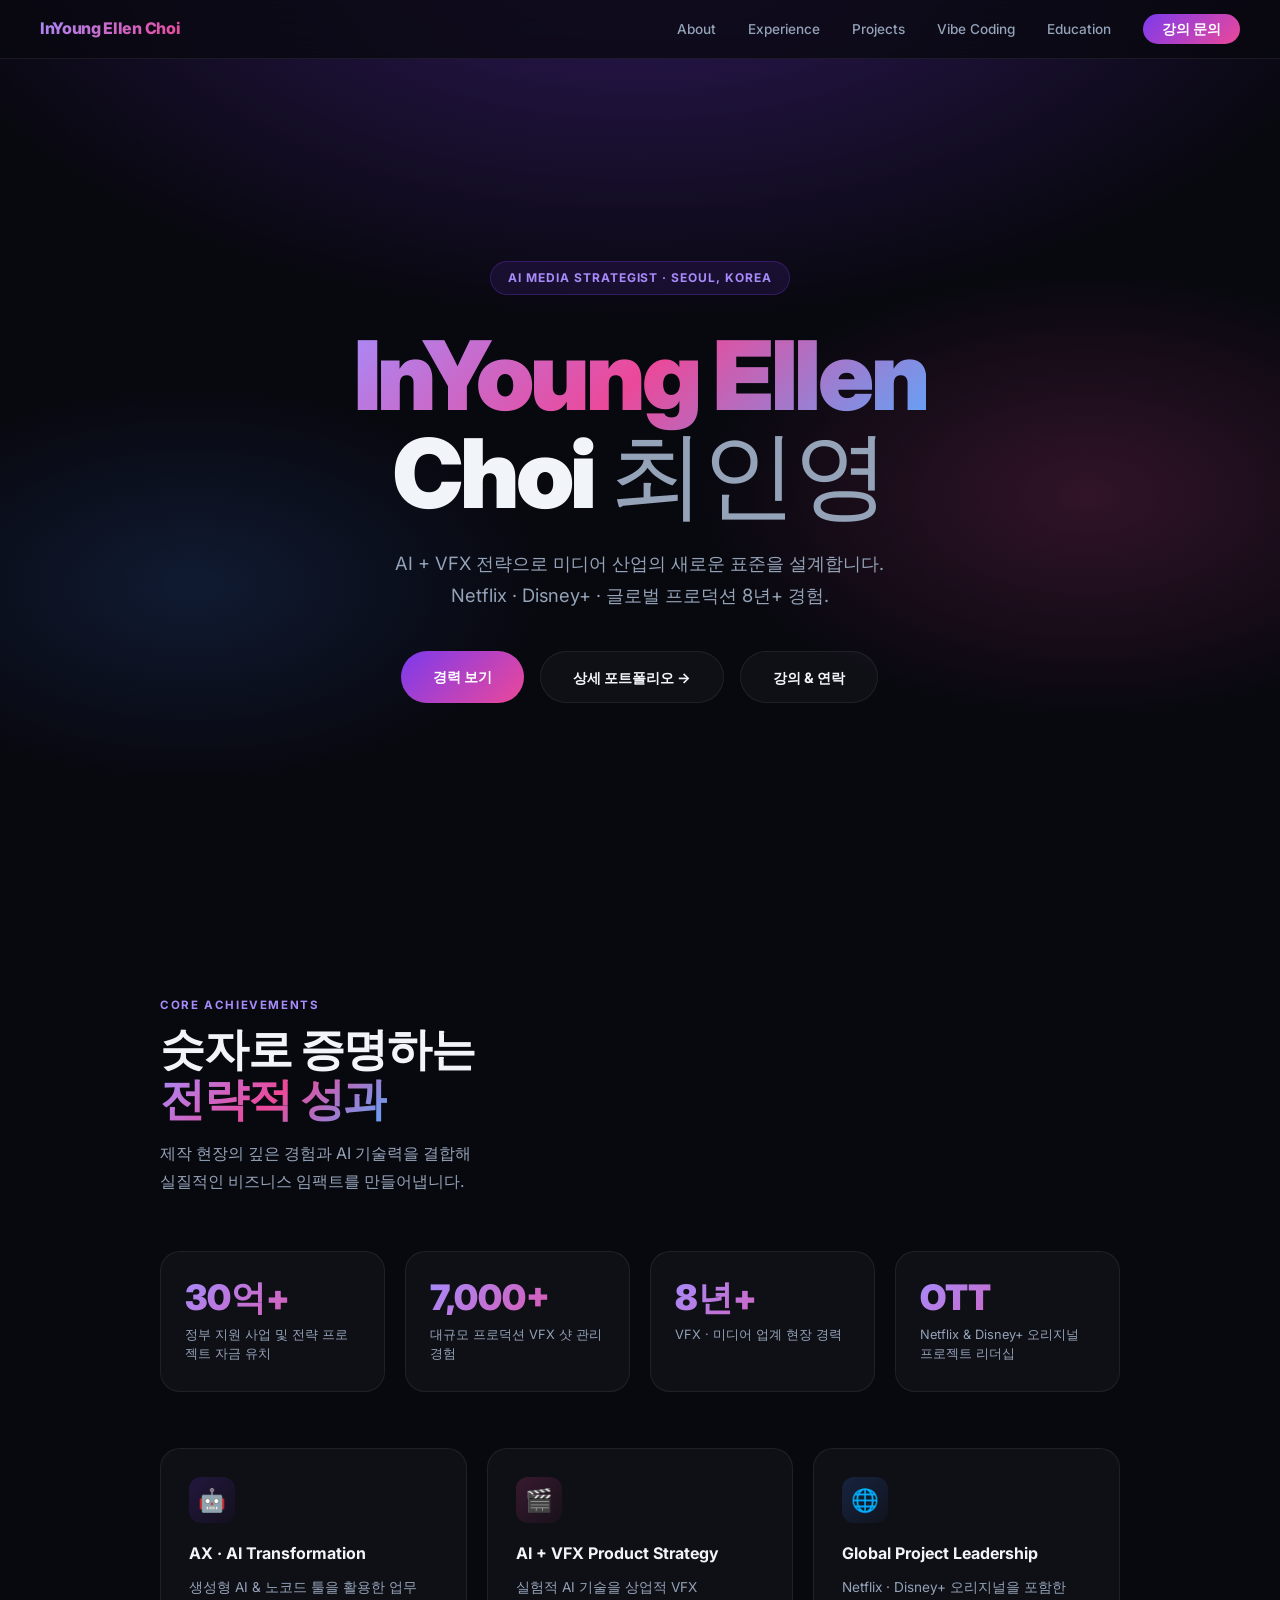
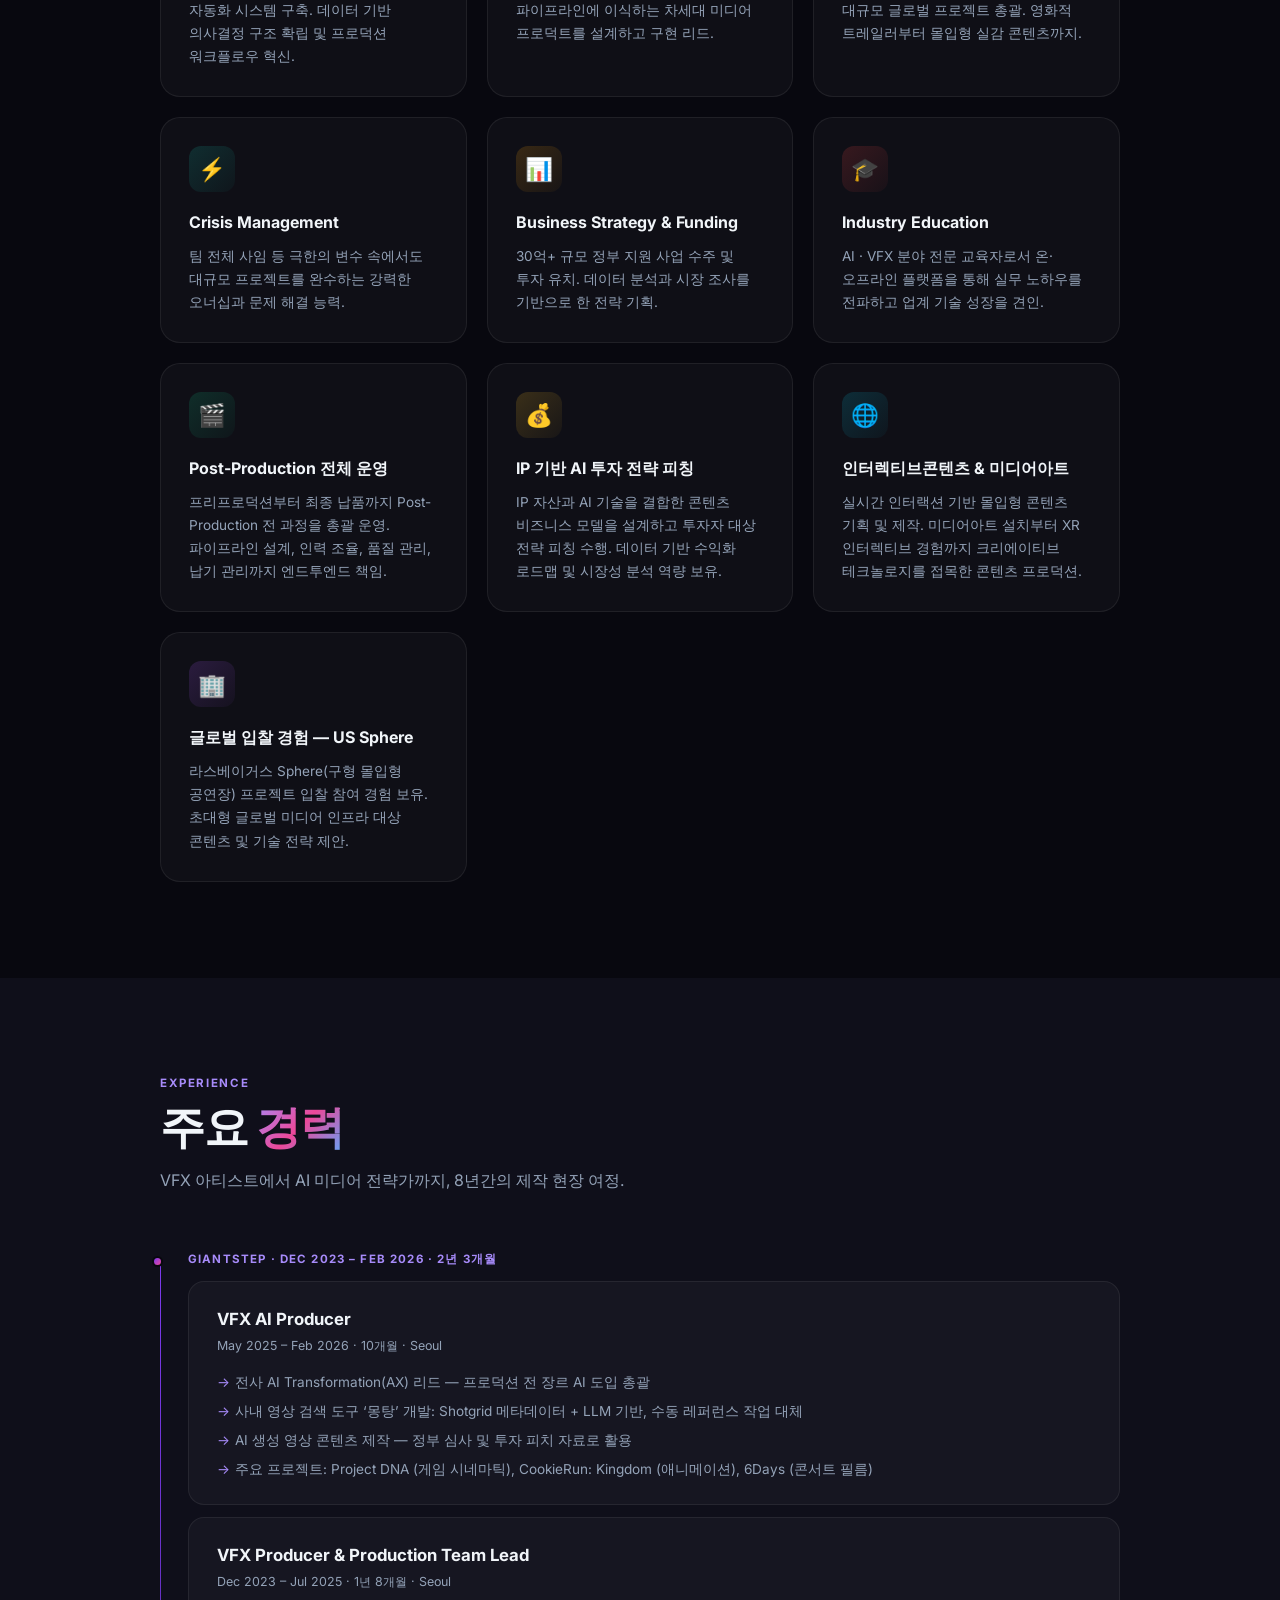
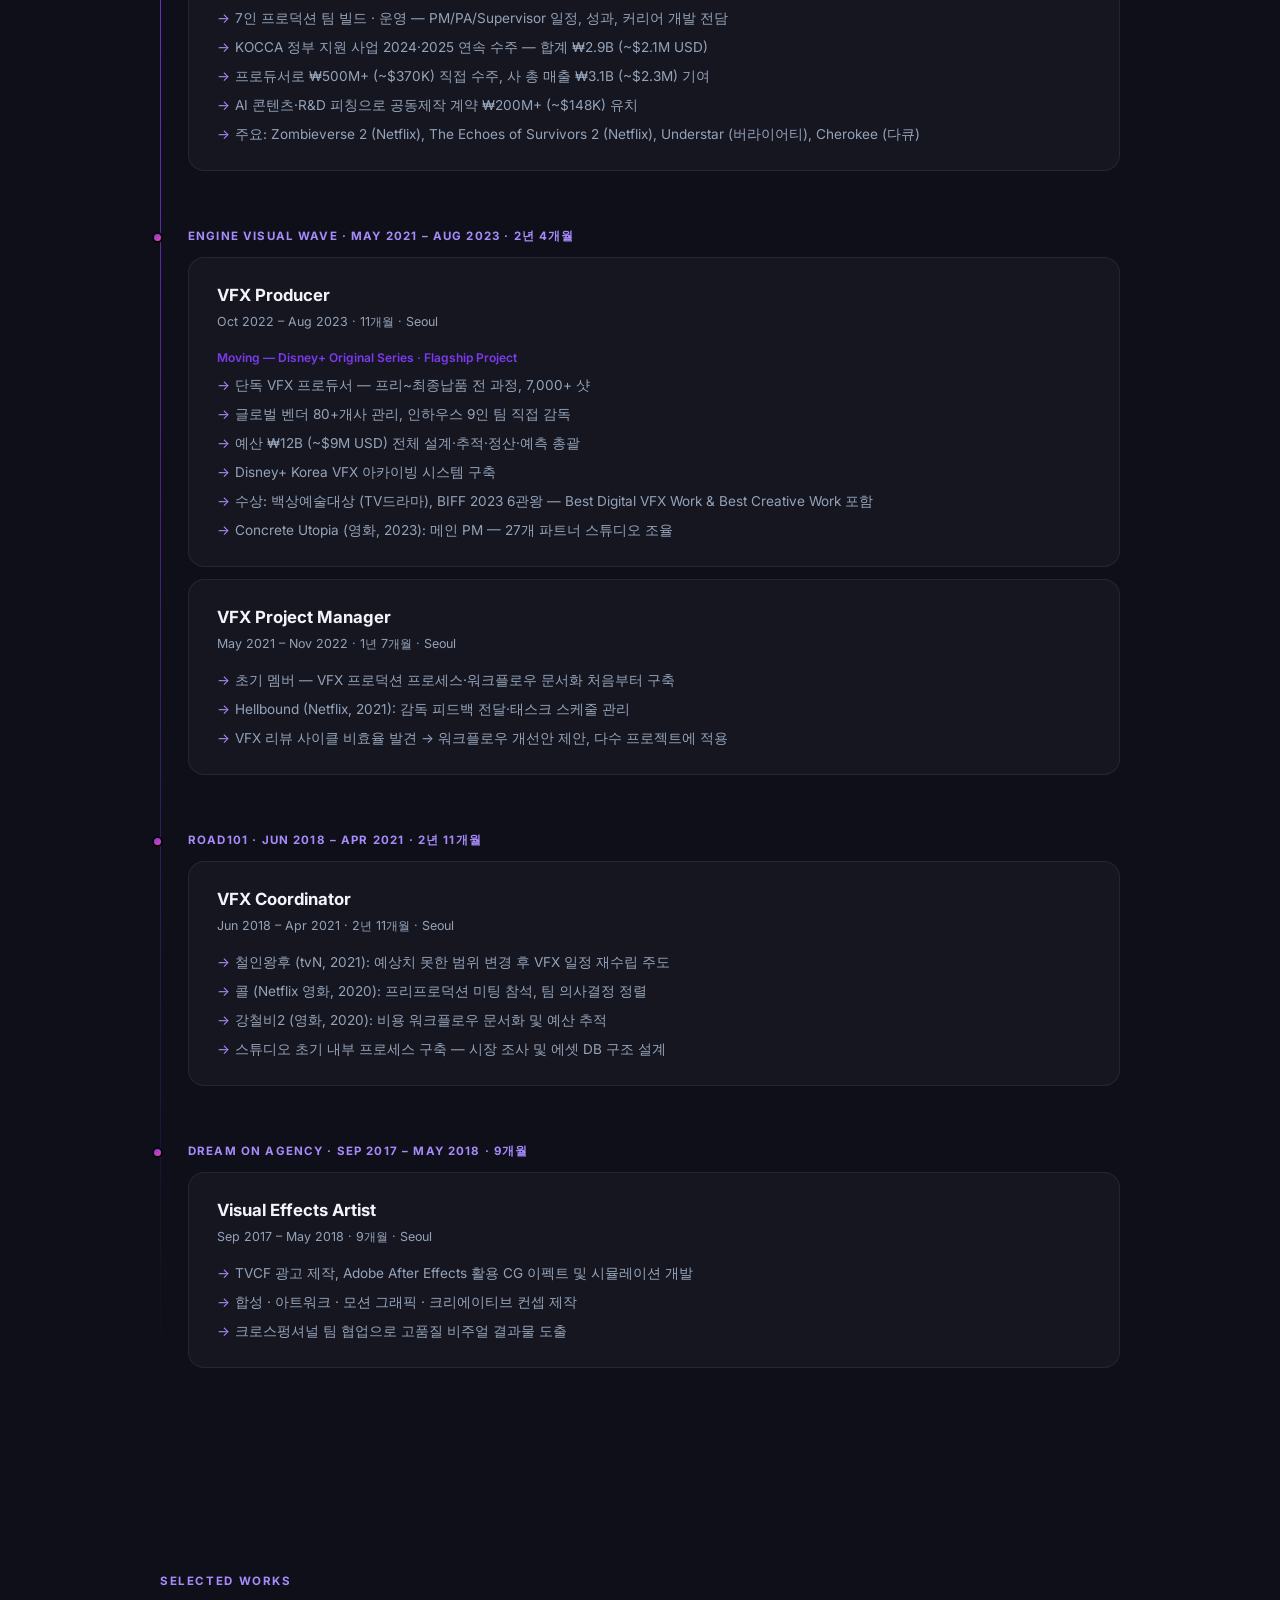
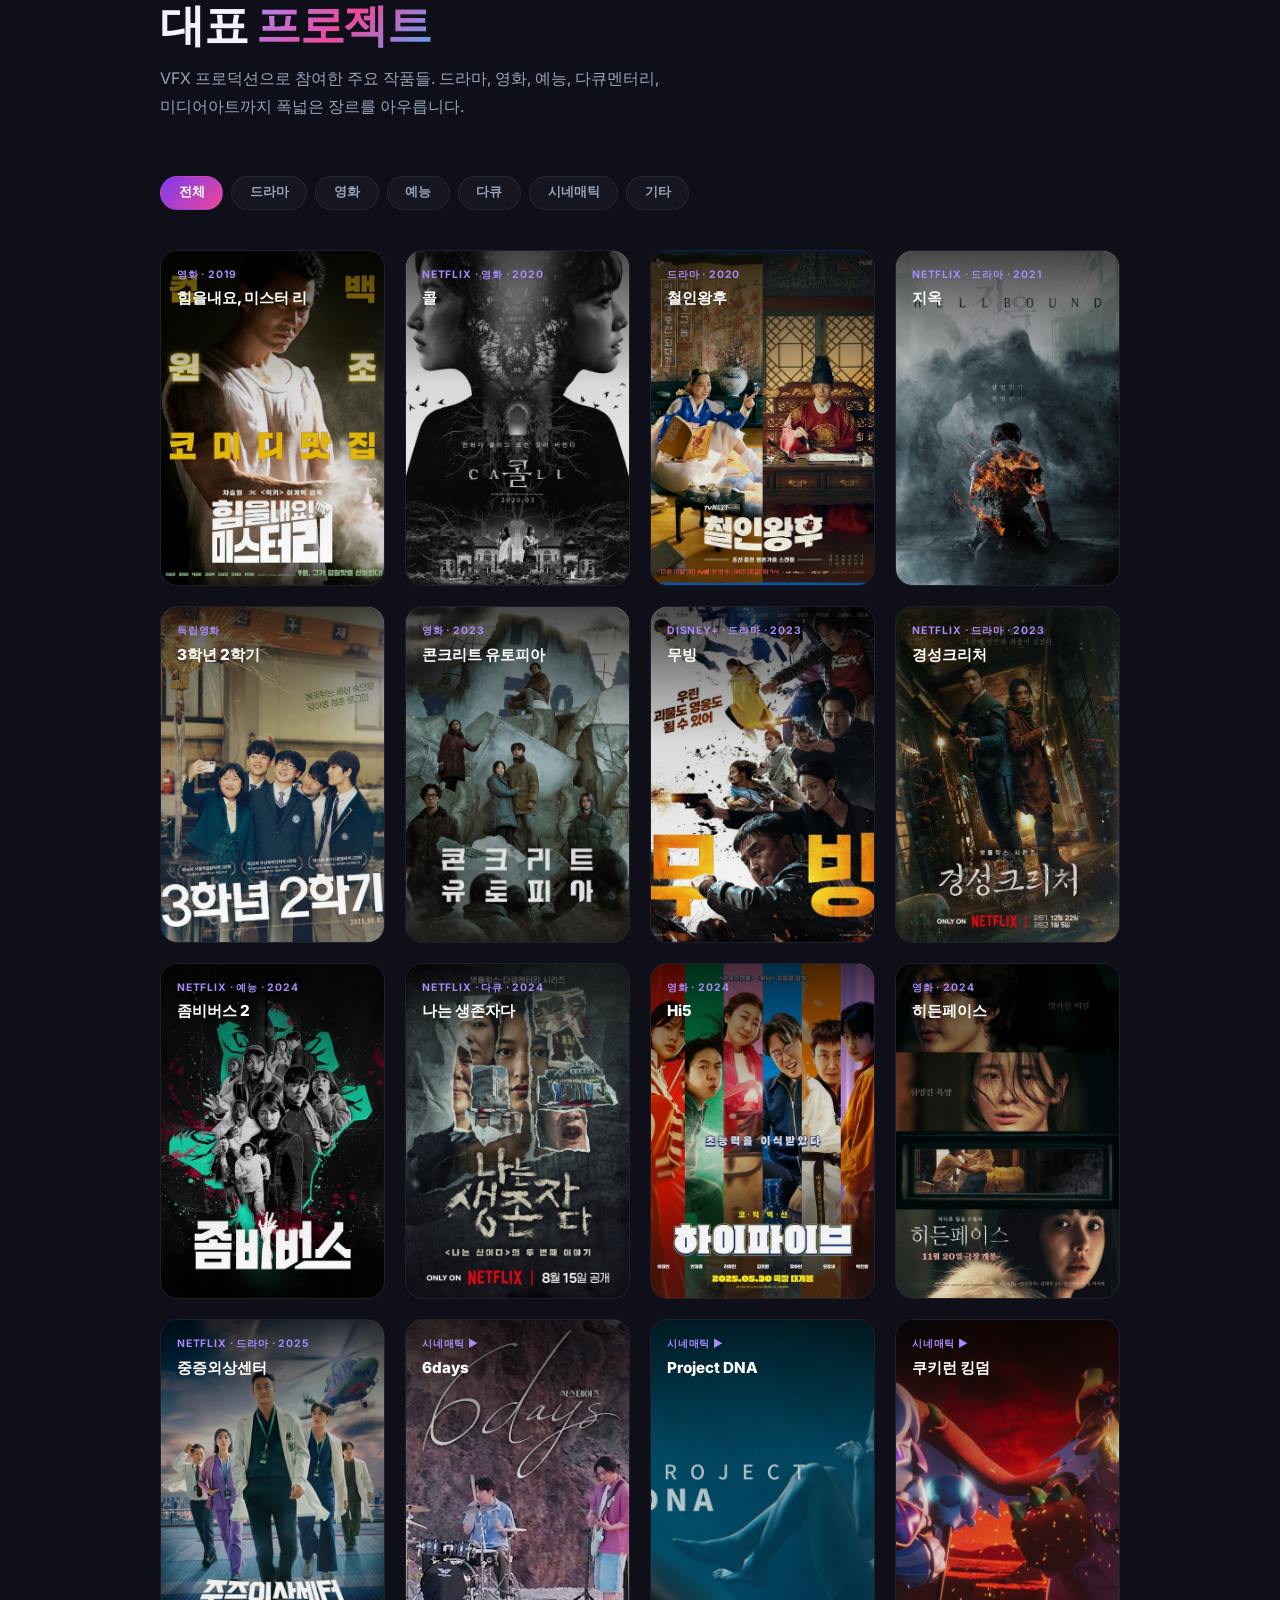
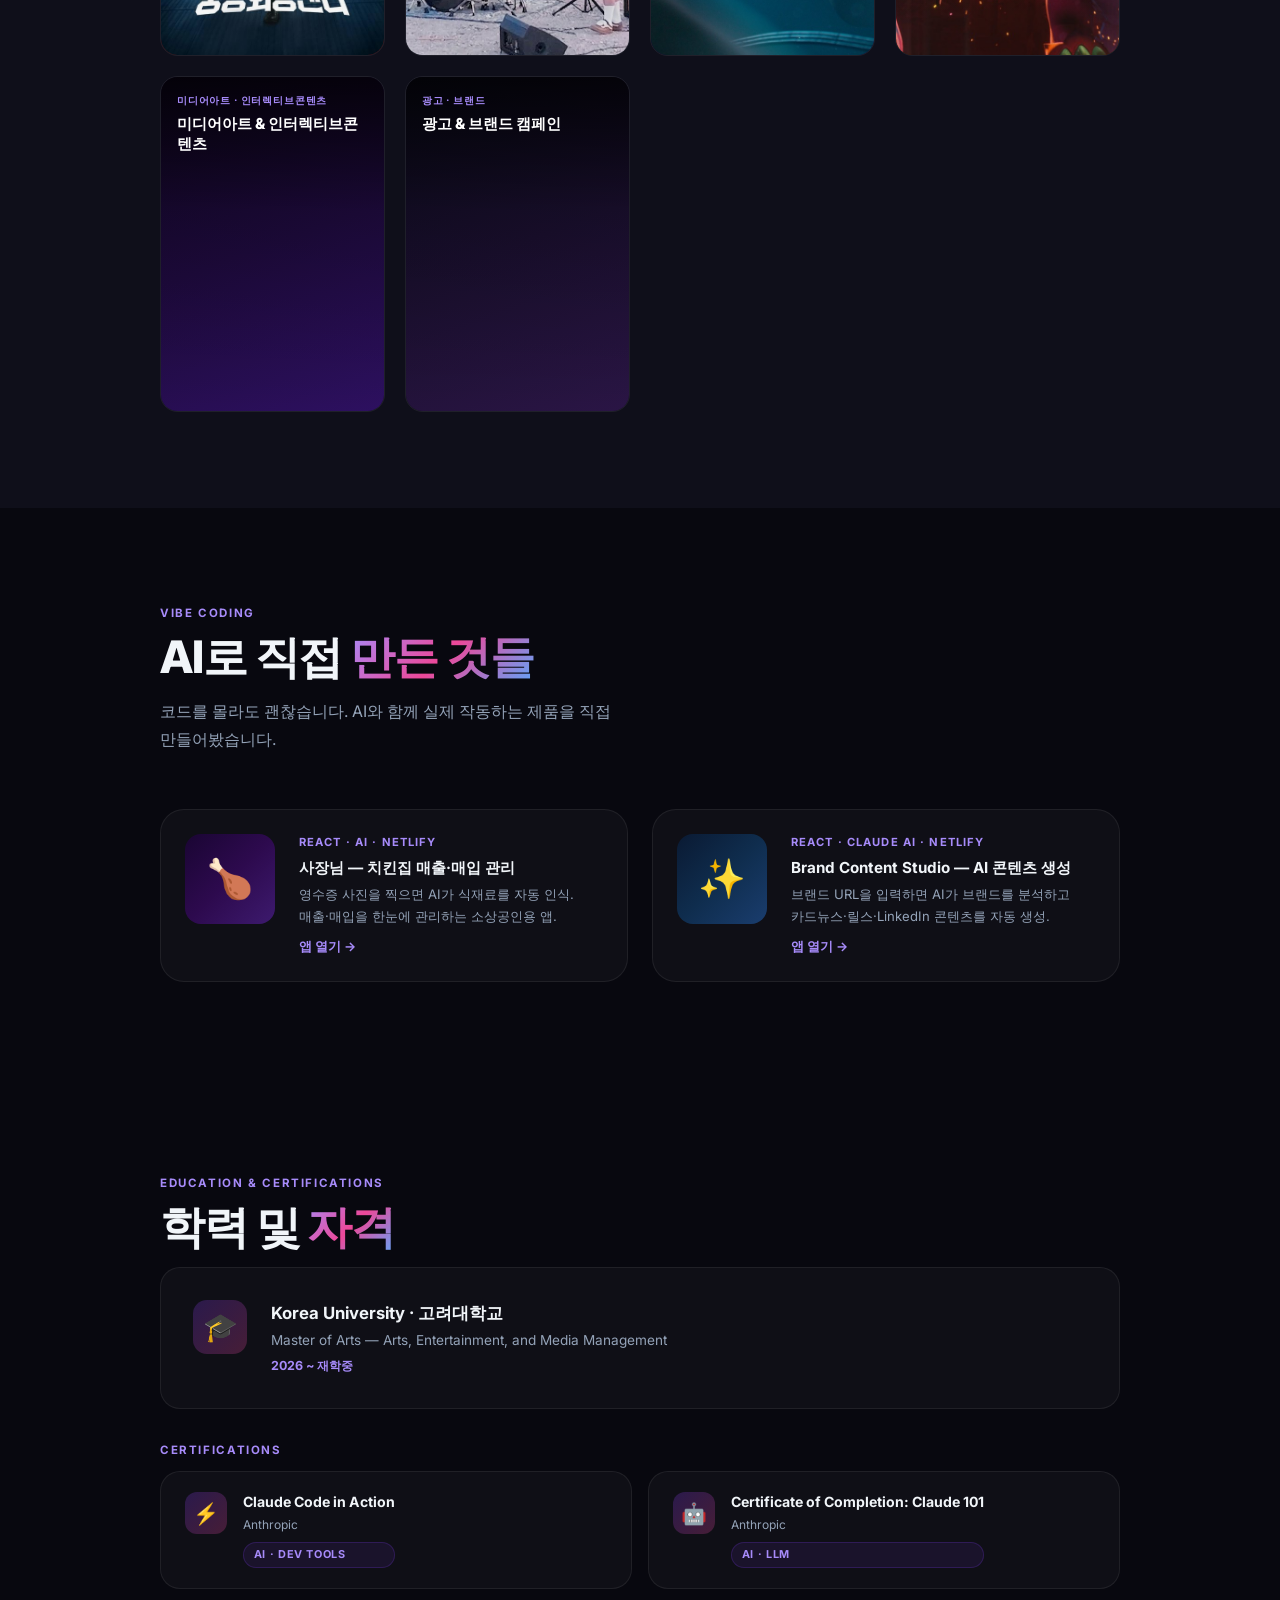
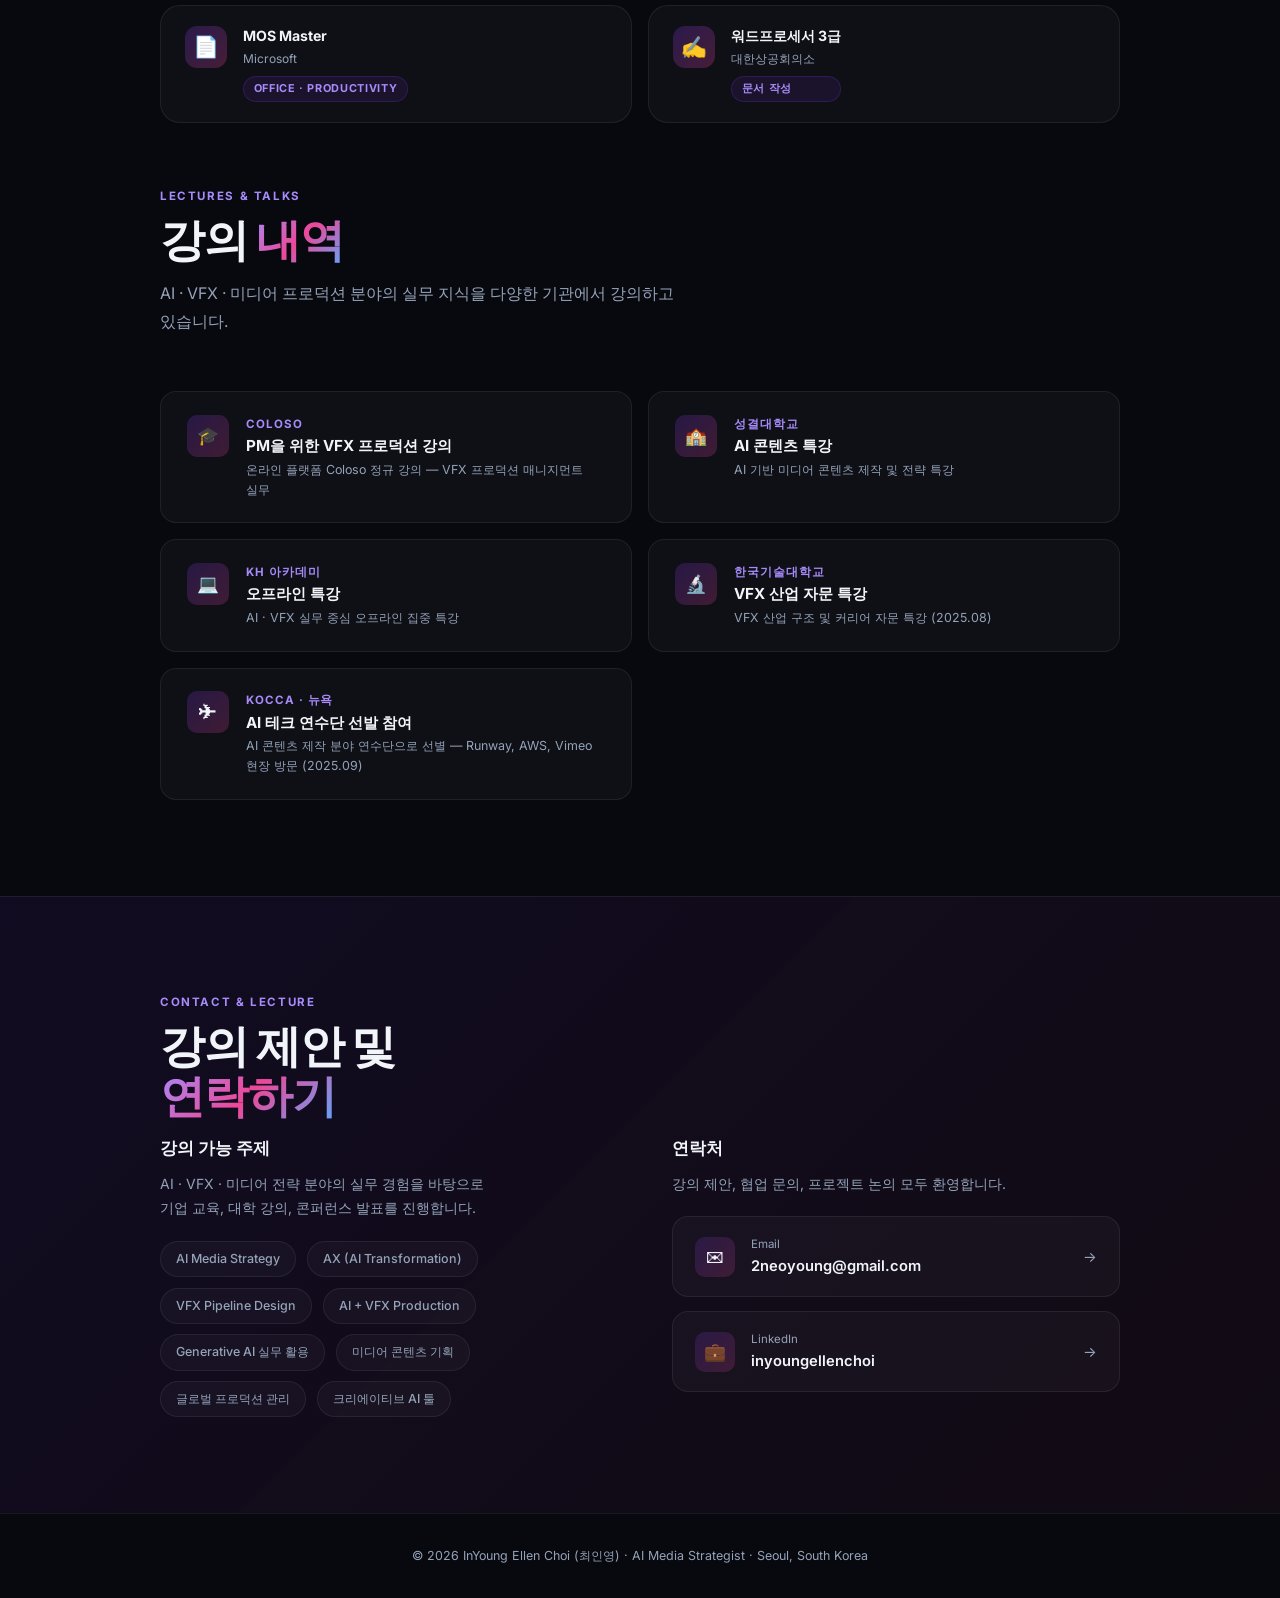
==== commit ce6b9aeb: "Remove Halla Univ, fix KOCCA entry to selective program" ====
--- a/index.html
+++ b/index.html
@@ -6,11 +6,11 @@
   <title>InYoung Choi | AI Media Strategist</title>
   <meta property="og:title" content="InYoung Choi | AI Media Strategist" />
   <meta property="og:description" content="AI와 미디어의 교차점에서 일하는 프로듀서 겸 전략가의 포트폴리오" />
-  <meta property="og:image" content="https://inyoung-ellen-choi.netlify.app/images/profile.jpg" />
-  <meta property="og:url" content="https://inyoung-ellen-choi.netlify.app" />
+  <meta property="og:image" content="https://2neoyoung-ellen.github.io/images/profile.jpg" />
+  <meta property="og:url" content="https://2neoyoung-ellen.github.io" />
   <meta property="og:type" content="website" />
   <meta name="twitter:card" content="summary_large_image" />
-  <meta name="twitter:image" content="https://inyoung-ellen-choi.netlify.app/images/profile.jpg" />
+  <meta name="twitter:image" content="https://2neoyoung-ellen.github.io/images/profile.jpg" />
   <link rel="preconnect" href="https://fonts.googleapis.com" />
   <link href="https://fonts.googleapis.com/css2?family=Inter:wght@300;400;500;600;700;800;900&display=swap" rel="stylesheet" />
   <style>
@@ -1242,14 +1242,6 @@
           <p class="yr">2026 ~ 재학중</p>
         </div>
       </div>
-      <div class="edu-card">
-        <div class="edu-icon">&#127979;</div>
-        <div class="edu-info">
-          <h3>Wonju Halla University &middot; 원주한라대학교</h3>
-          <p>B.E. in Digital Broadcasting Engineering &middot; 전액 장학금 (4년)</p>
-          <p class="yr">2013 ~ 2018</p>
-        </div>
-      </div>
 
       <p class="sec-label" style="margin-bottom: 0.75rem;">Certifications</p>
       <div class="certs">
@@ -1334,9 +1326,9 @@
         <div class="lecture-card">
           <div class="lecture-icon">&#9992;</div>
           <div>
-            <div class="lecture-org">KOCCA AI 테크 트레이닝 &middot; 뉴욕</div>
-            <div class="lecture-title">AI in Content Production</div>
-            <div class="lecture-desc">3주 AI 콘텐츠 제작 연수 &mdash; Runway, AWS, Vimeo 현장 방문 (2025.09)</div>
+            <div class="lecture-org">KOCCA &middot; 뉴욕</div>
+            <div class="lecture-title">AI 테크 연수단 선발 참여</div>
+            <div class="lecture-desc">AI 콘텐츠 제작 분야 연수단으로 선별 &mdash; Runway, AWS, Vimeo 현장 방문 (2025.09)</div>
           </div>
         </div>
 
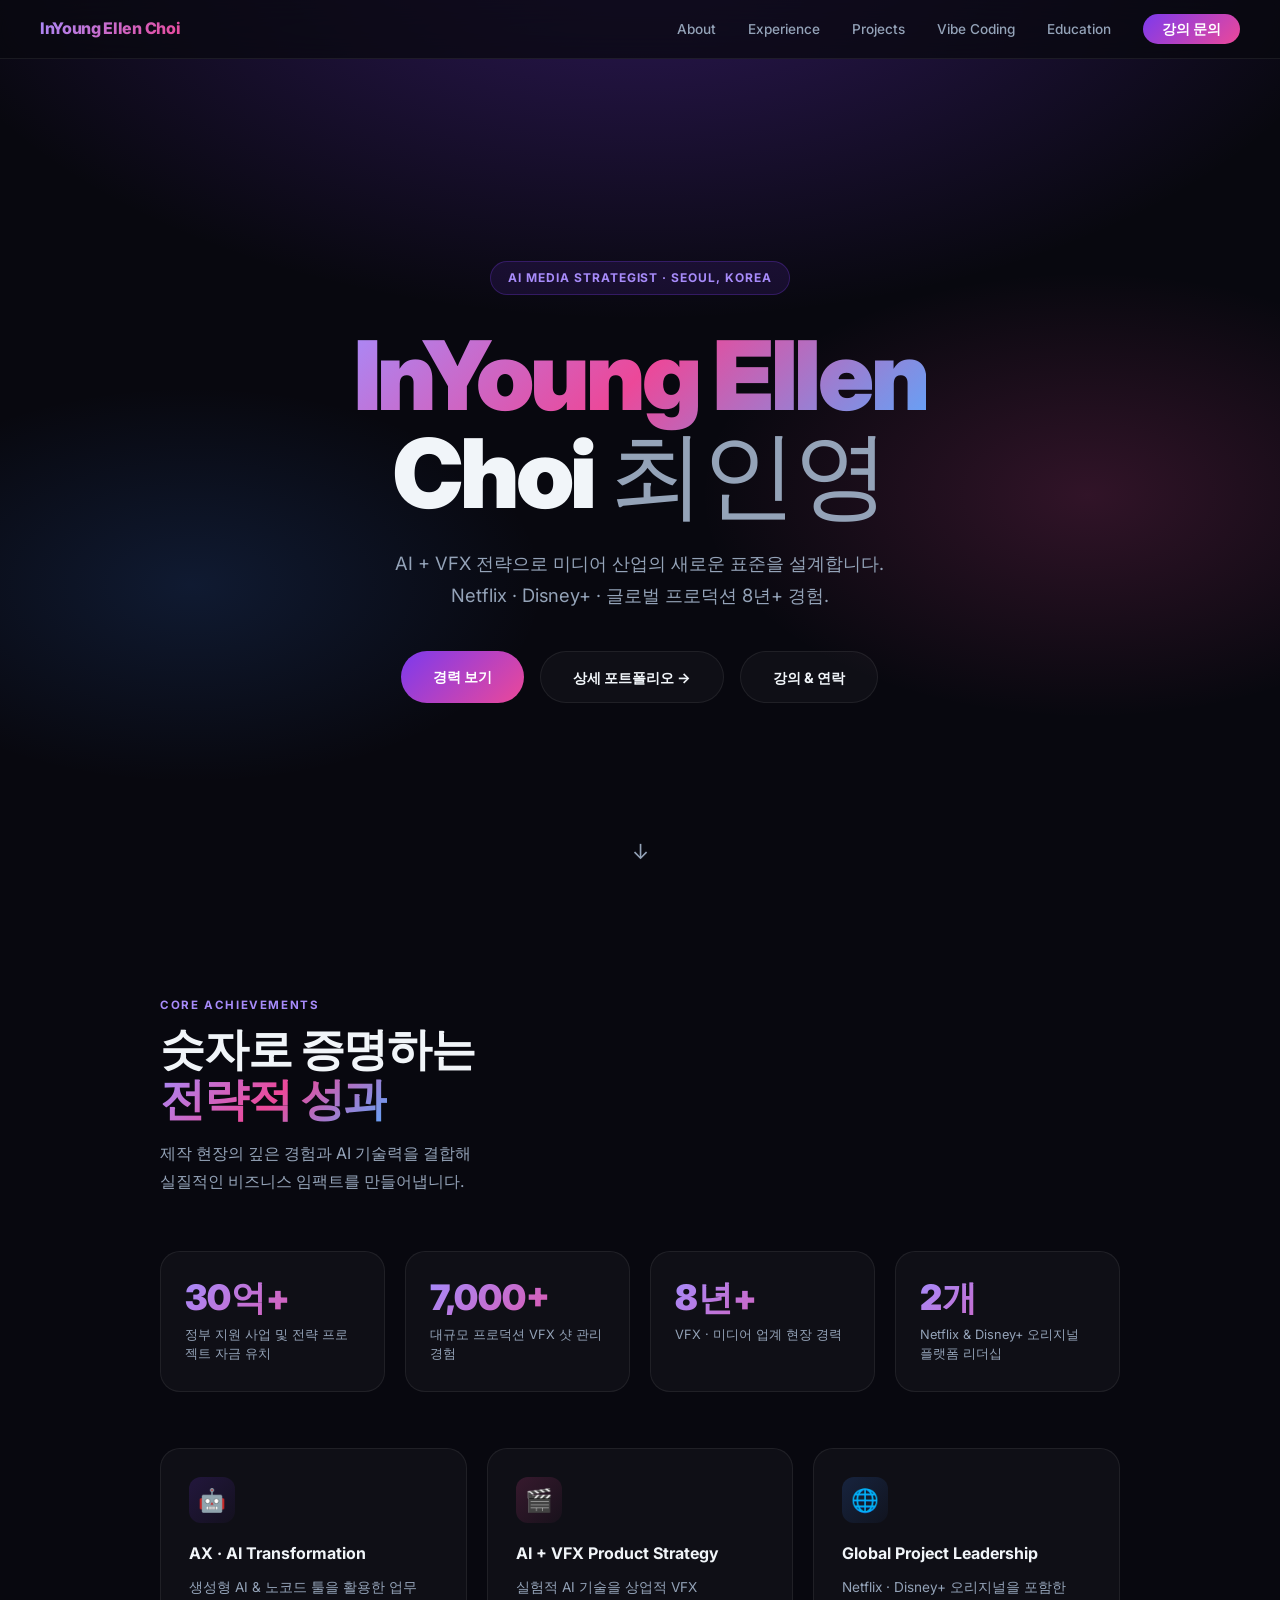
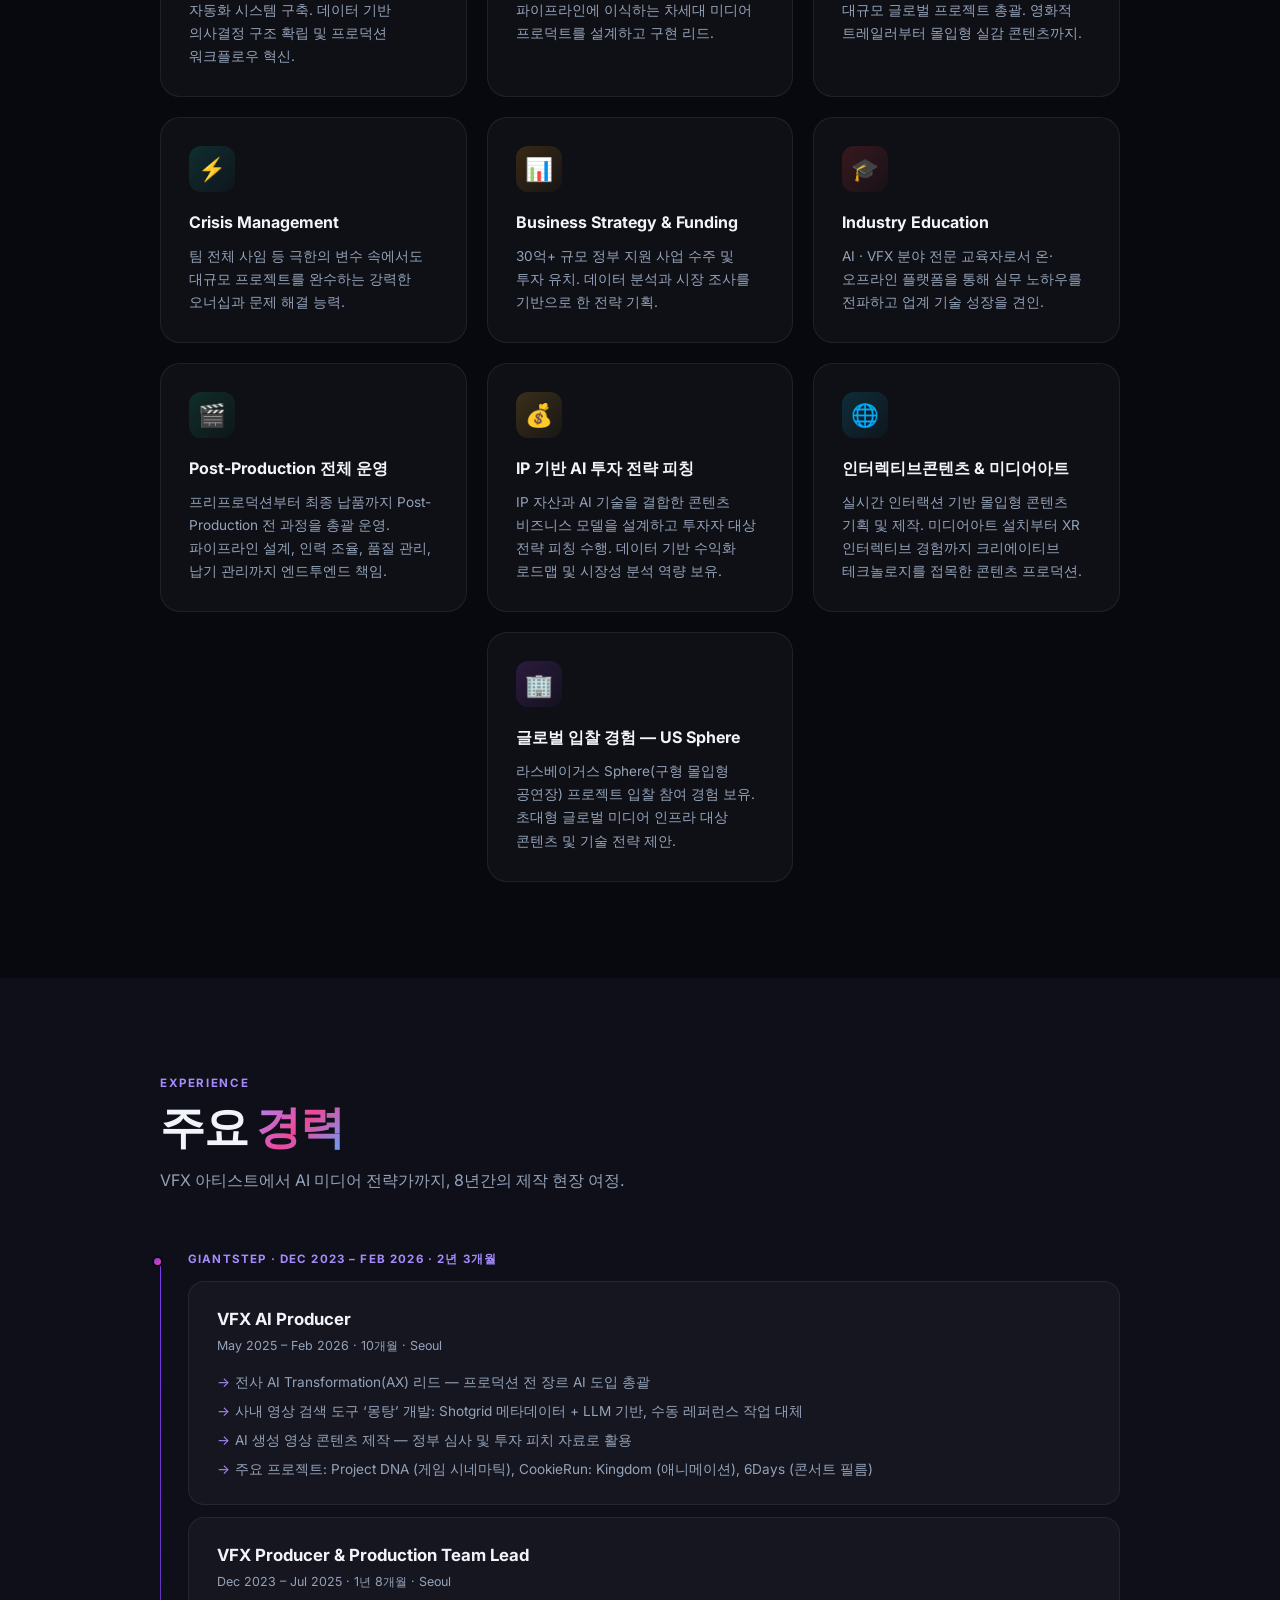
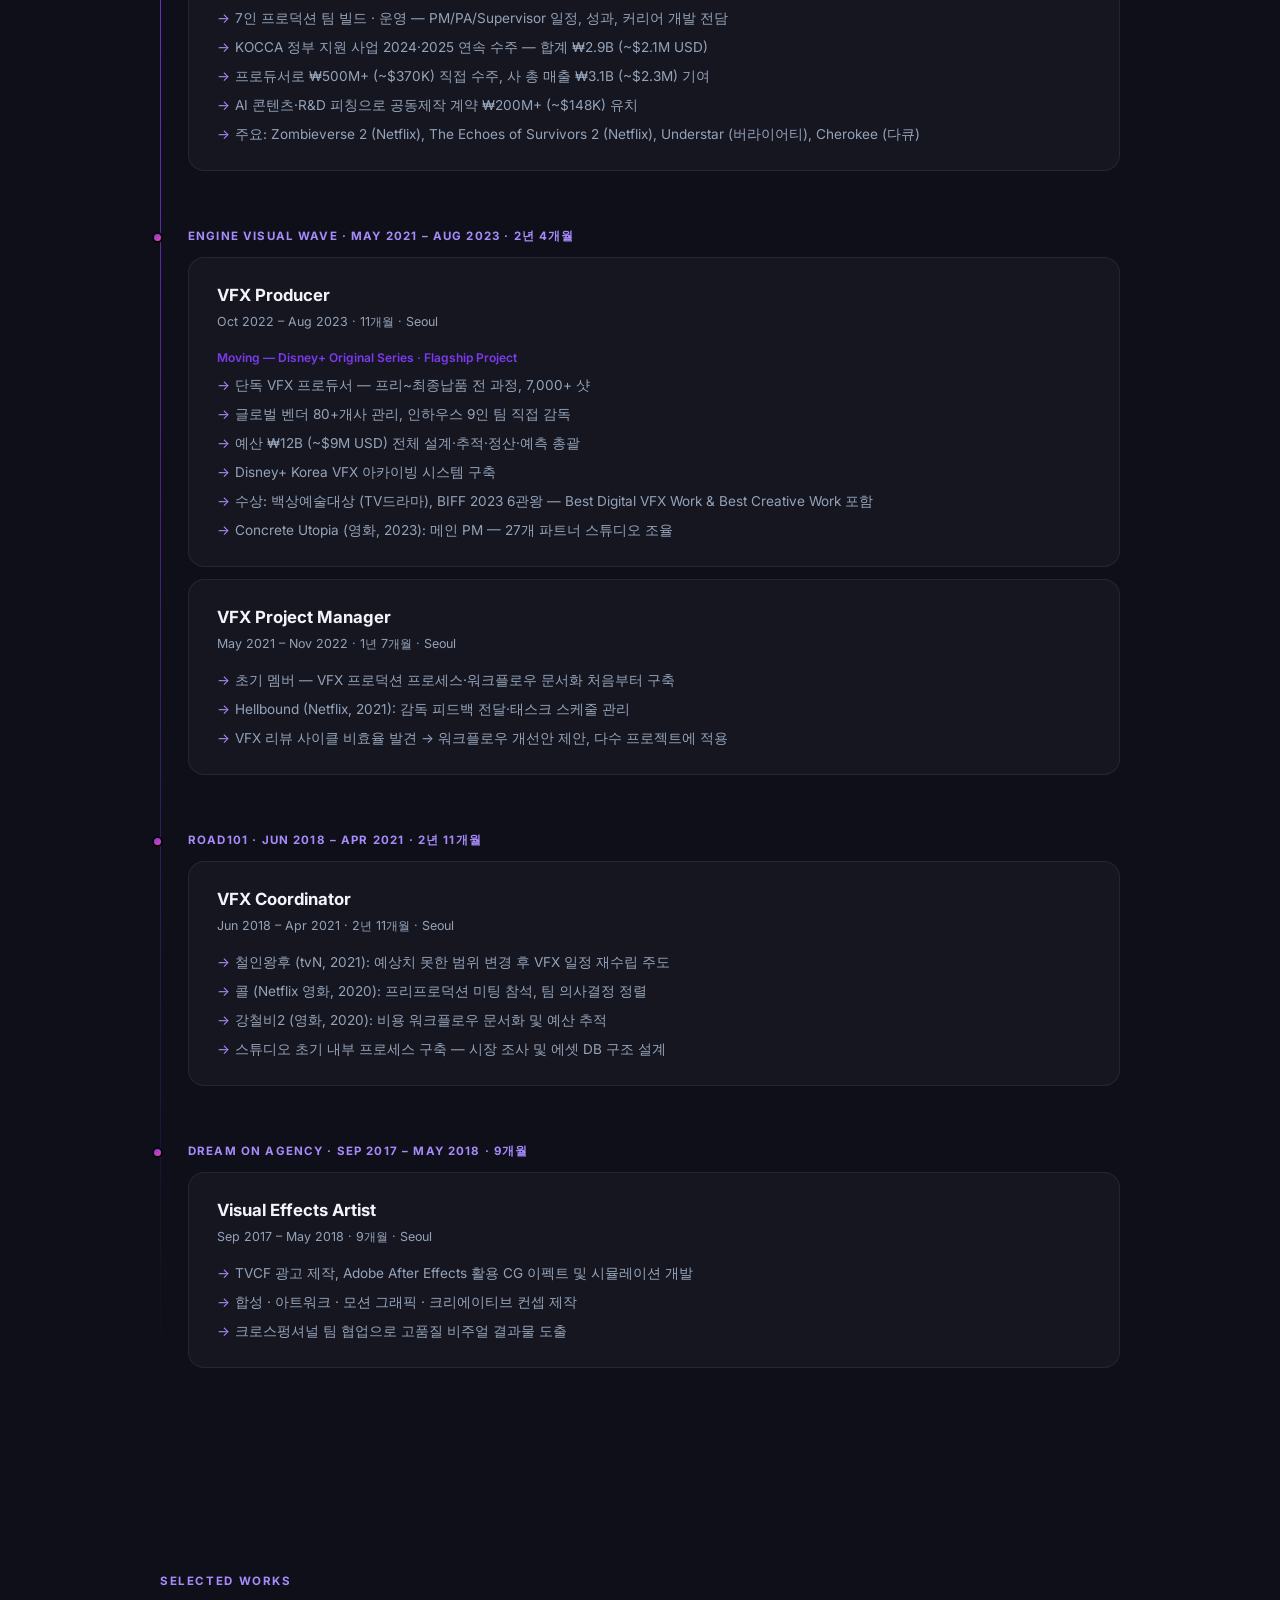
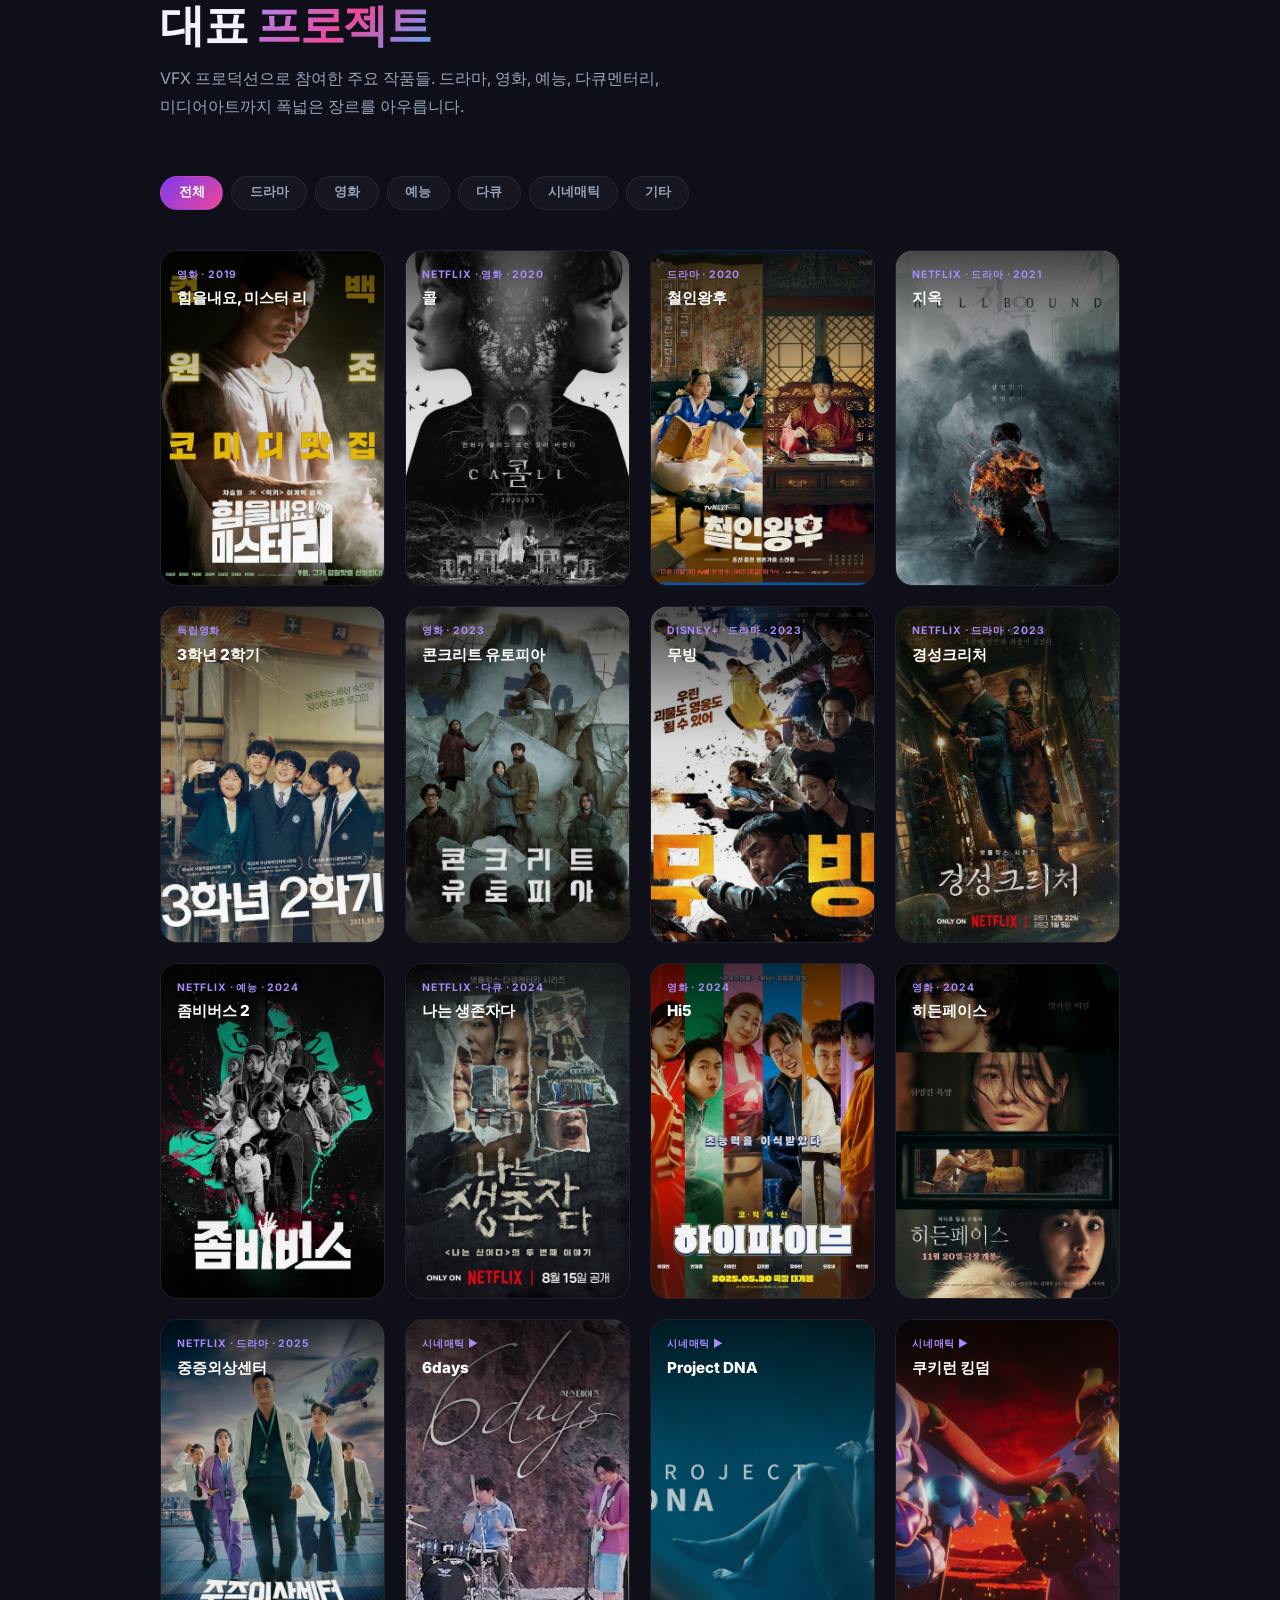
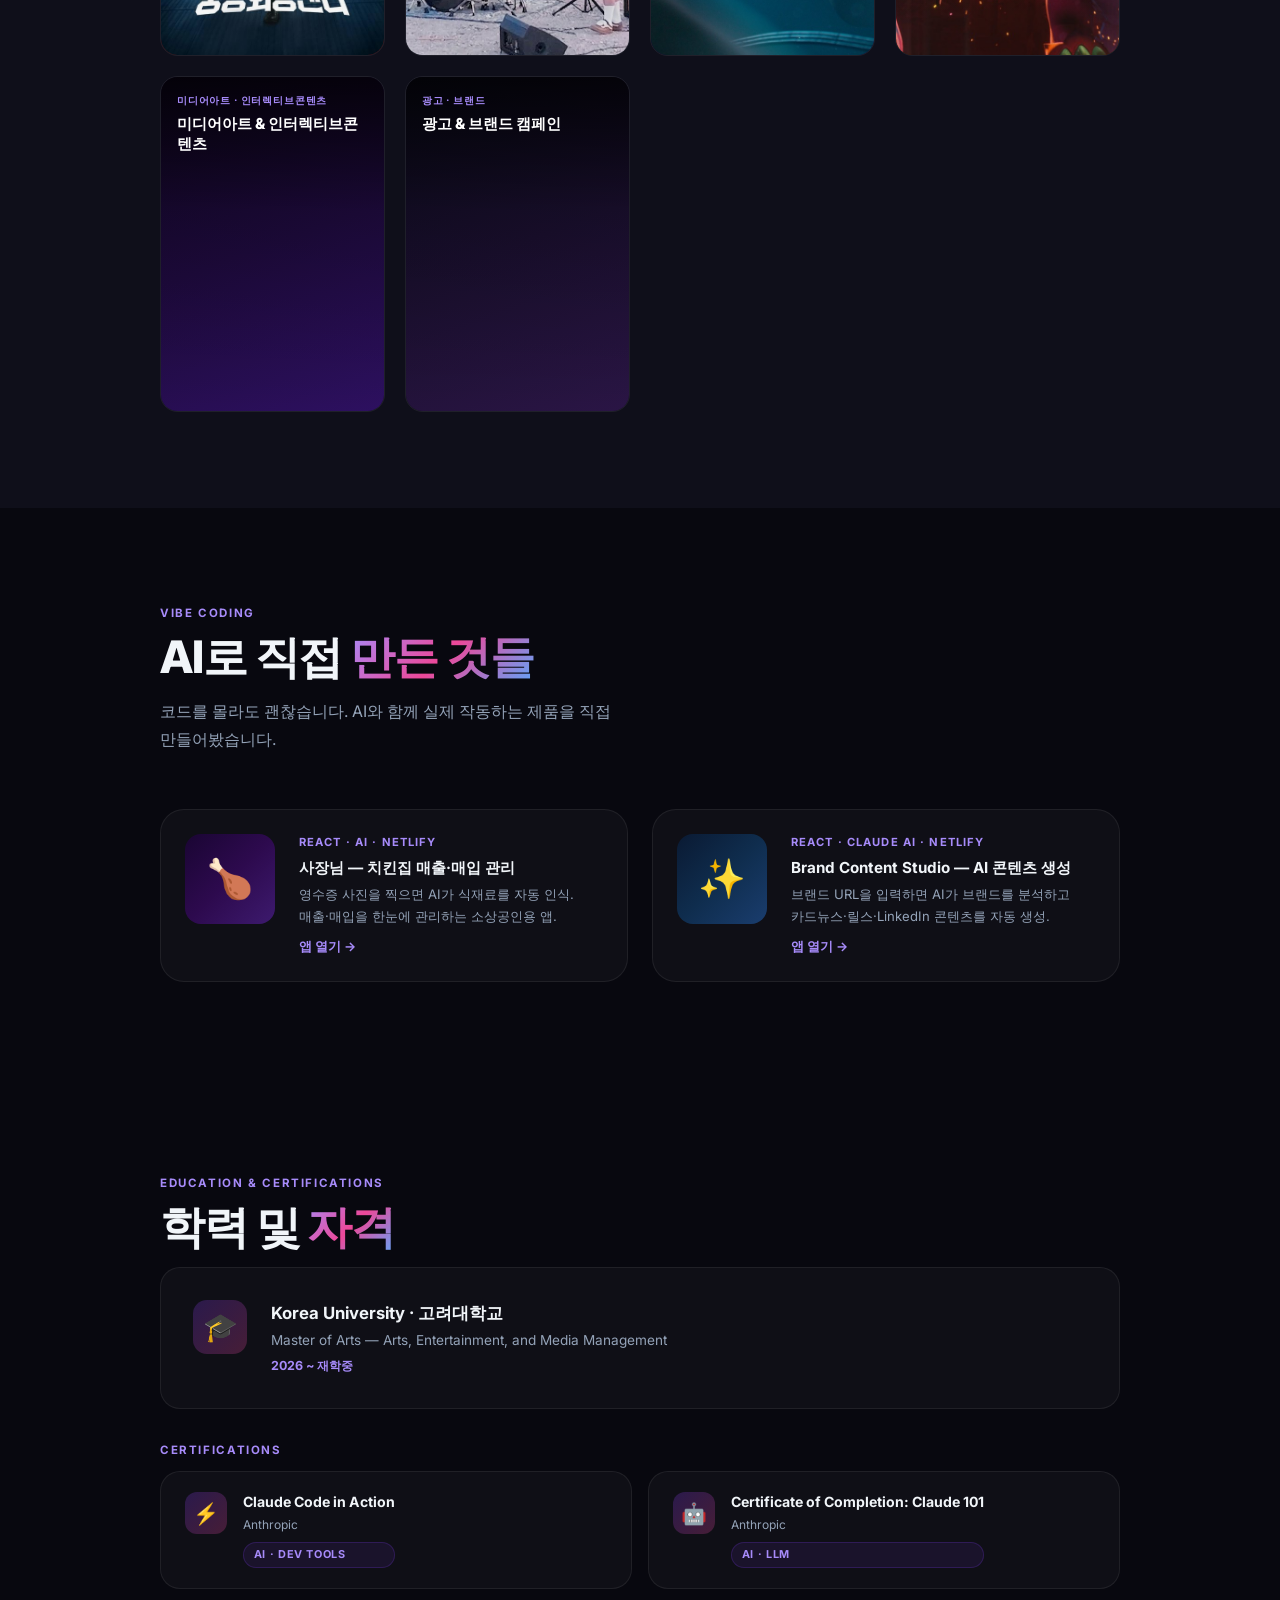
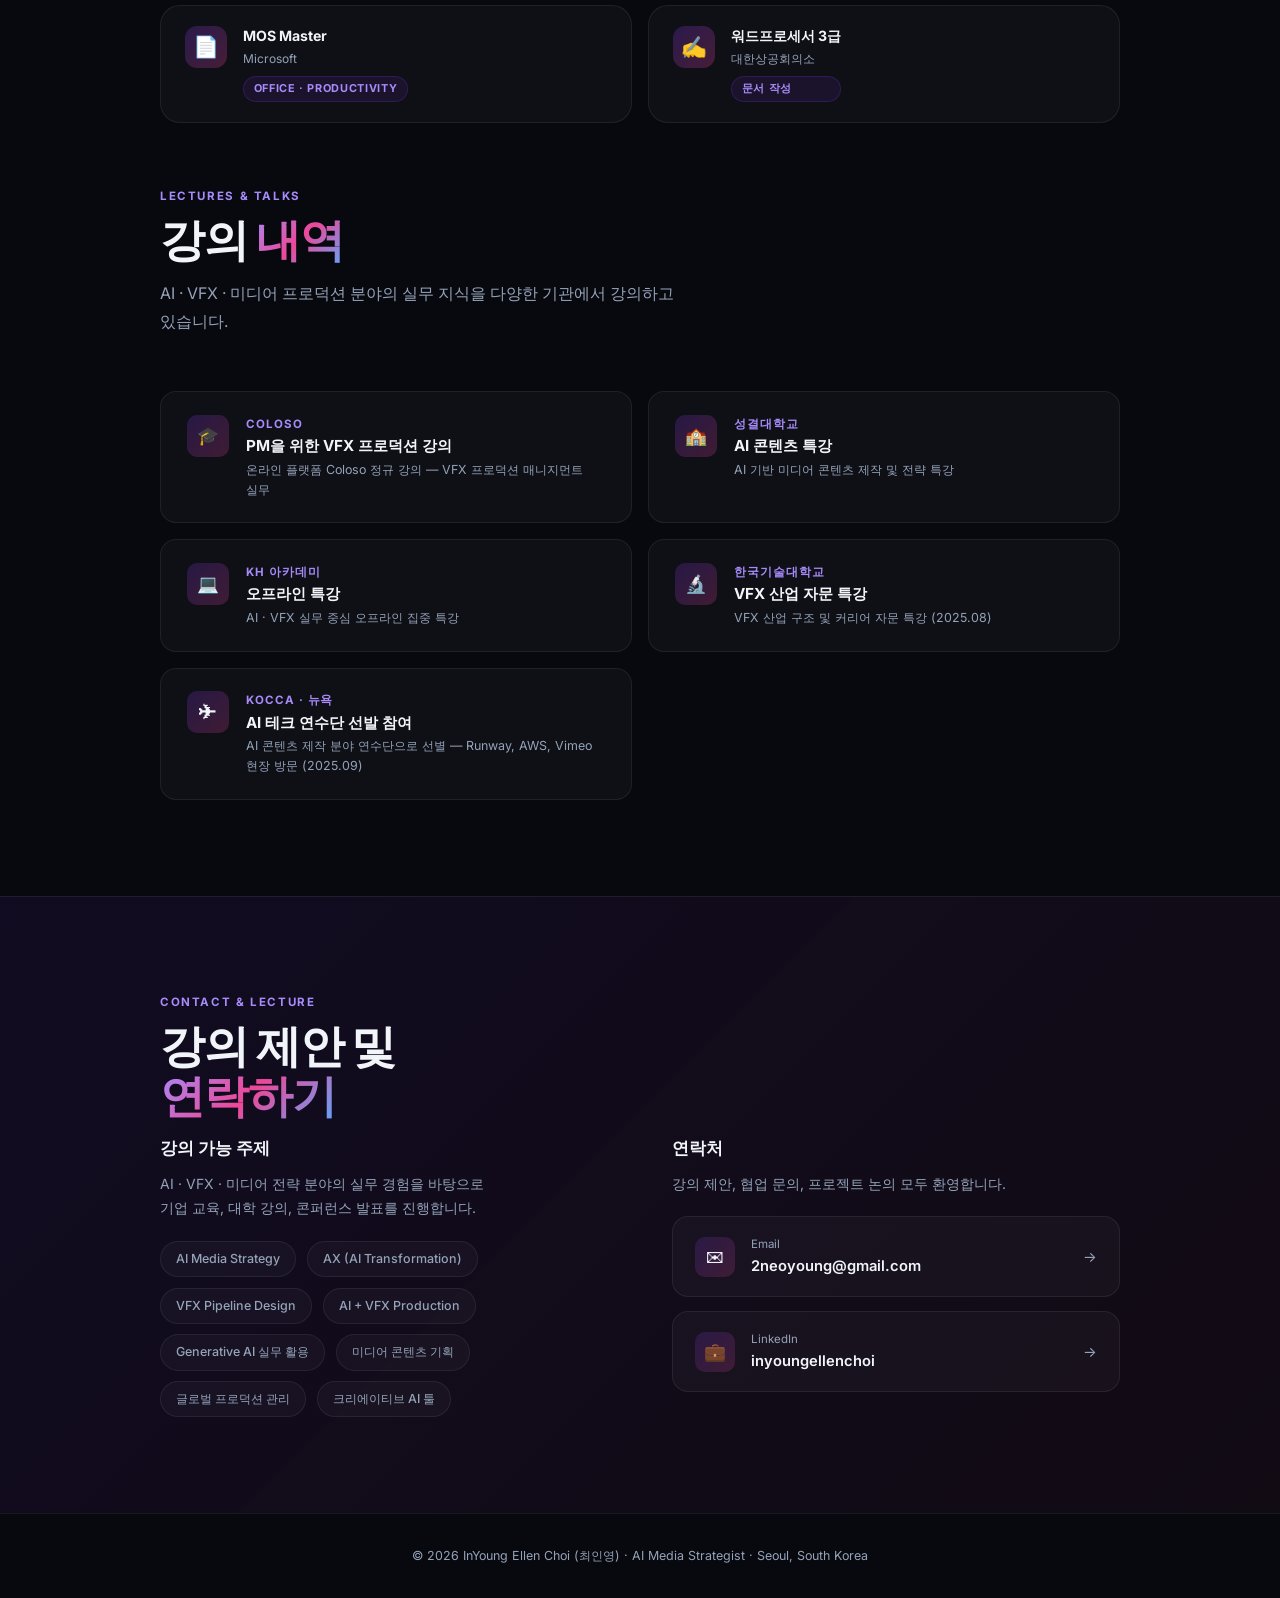
==== commit 3d5f134a: "디자인 개선: 햄버거 메뉴, 스크롤 힌트, 수치 일관성, 스킬 카드 그리드 정렬" ====
--- a/index.html
+++ b/index.html
@@ -714,6 +714,73 @@
       margin-top: 0.25rem;
     }
 
+    /* ── Scroll hint ── */
+    .scroll-hint {
+      position: absolute;
+      bottom: 2rem;
+      left: 50%;
+      transform: translateX(-50%);
+      color: var(--muted);
+      font-size: 1.3rem;
+      z-index: 1;
+      animation: scrollBounce 2s ease-in-out infinite;
+    }
+    @keyframes scrollBounce {
+      0%, 100% { opacity: 0.4; transform: translateX(-50%) translateY(0); }
+      50%       { opacity: 1;   transform: translateX(-50%) translateY(7px); }
+    }
+
+    /* ── Hamburger ── */
+    .hamburger {
+      display: none;
+      flex-direction: column;
+      gap: 5px;
+      cursor: pointer;
+      background: none;
+      border: none;
+      padding: 4px;
+    }
+    .hamburger span {
+      display: block;
+      width: 22px;
+      height: 2px;
+      background: var(--text);
+      border-radius: 2px;
+      transition: all 0.3s;
+    }
+    .hamburger.open span:nth-child(1) { transform: translateY(7px) rotate(45deg); }
+    .hamburger.open span:nth-child(2) { opacity: 0; }
+    .hamburger.open span:nth-child(3) { transform: translateY(-7px) rotate(-45deg); }
+
+    .mobile-menu {
+      display: none;
+      position: fixed;
+      top: 57px; left: 0; right: 0;
+      background: rgba(8,8,15,0.97);
+      backdrop-filter: blur(24px);
+      -webkit-backdrop-filter: blur(24px);
+      border-bottom: 1px solid var(--border);
+      z-index: 199;
+      padding: 0.5rem 1.25rem 1.25rem;
+      flex-direction: column;
+    }
+    .mobile-menu.open { display: flex; }
+    .mobile-menu a {
+      color: var(--text);
+      text-decoration: none;
+      font-size: 0.95rem;
+      font-weight: 600;
+      padding: 0.9rem 0.5rem;
+      border-bottom: 1px solid var(--border);
+    }
+    .mobile-menu a:last-child { border-bottom: none; color: #ec4899; }
+
+    /* ── Skills grid orphan fix ── */
+    .exp-grid > .exp-card.lone { grid-column: 2; }
+    @media (max-width: 900px) {
+      .exp-grid > .exp-card.lone { grid-column: auto; }
+    }
+
     /* ── Responsive ── */
     @media (max-width: 900px) {
       .stats-grid { grid-template-columns: repeat(2, 1fr); }
@@ -724,6 +791,7 @@
     @media (max-width: 640px) {
       nav { padding: 0.9rem 1.25rem; }
       .nav-links { display: none; }
+      .hamburger { display: flex; }
       .stats-grid { grid-template-columns: 1fr 1fr; }
       .exp-grid   { grid-template-columns: 1fr; }
       .proj-grid  { grid-template-columns: repeat(2, 1fr); }
@@ -746,7 +814,19 @@
     <li><a href="#education">Education</a></li>
     <li><a href="#contact" class="nav-cta">강의 문의</a></li>
   </ul>
+  <button class="hamburger" id="hamburger" aria-label="메뉴 열기">
+    <span></span><span></span><span></span>
+  </button>
 </nav>
+
+<div class="mobile-menu" id="mobile-menu">
+  <a href="#about" onclick="closeMobileMenu()">About</a>
+  <a href="#career" onclick="closeMobileMenu()">Experience</a>
+  <a href="#projects" onclick="closeMobileMenu()">Projects</a>
+  <a href="#vibe-coding" onclick="closeMobileMenu()">Vibe Coding</a>
+  <a href="#education" onclick="closeMobileMenu()">Education</a>
+  <a href="#contact" onclick="closeMobileMenu()">강의 문의</a>
+</div>
 
 <!-- Hero -->
 <section class="hero">
@@ -767,6 +847,7 @@
       <a href="#contact" class="btn-s">강의 &amp; 연락</a>
     </div>
   </div>
+  <div class="scroll-hint">↓</div>
 </section>
 
 <!-- About -->
@@ -795,8 +876,8 @@
         <div class="stat-lbl">VFX &middot; 미디어 업계 현장 경력</div>
       </div>
       <div class="stat-card">
-        <div class="stat-num">OTT</div>
-        <div class="stat-lbl">Netflix &amp; Disney+ 오리지널 프로젝트 리더십</div>
+        <div class="stat-num">2개</div>
+        <div class="stat-lbl">Netflix &amp; Disney+ 오리지널 플랫폼 리더십</div>
       </div>
     </div>
 
@@ -846,7 +927,7 @@
         <h3>인터렉티브콘텐츠 &amp; 미디어아트</h3>
         <p>실시간 인터랙션 기반 몰입형 콘텐츠 기획 및 제작. 미디어아트 설치부터 XR 인터렉티브 경험까지 크리에이티브 테크놀로지를 접목한 콘텐츠 프로덕션.</p>
       </div>
-      <div class="exp-card">
+      <div class="exp-card lone">
         <div class="exp-icon" style="background: linear-gradient(135deg,rgba(168,85,247,.18),rgba(168,85,247,.04));">&#127970;</div>
         <h3>글로벌 입찰 경험 — US Sphere</h3>
         <p>라스베이거스 Sphere(구형 몰입형 공연장) 프로젝트 입찰 참여 경험 보유. 초대형 글로벌 미디어 인프라 대상 콘텐츠 및 기술 전략 제안.</p>
@@ -1400,6 +1481,18 @@
 </footer>
 
 <script>
+  // Hamburger menu
+  const hamburger = document.getElementById('hamburger');
+  const mobileMenu = document.getElementById('mobile-menu');
+  hamburger.addEventListener('click', () => {
+    hamburger.classList.toggle('open');
+    mobileMenu.classList.toggle('open');
+  });
+  function closeMobileMenu() {
+    hamburger.classList.remove('open');
+    mobileMenu.classList.remove('open');
+  }
+
   // Scroll fade-in
   const io = new IntersectionObserver(entries => {
     entries.forEach(e => { if (e.isIntersecting) e.target.classList.add('on'); });
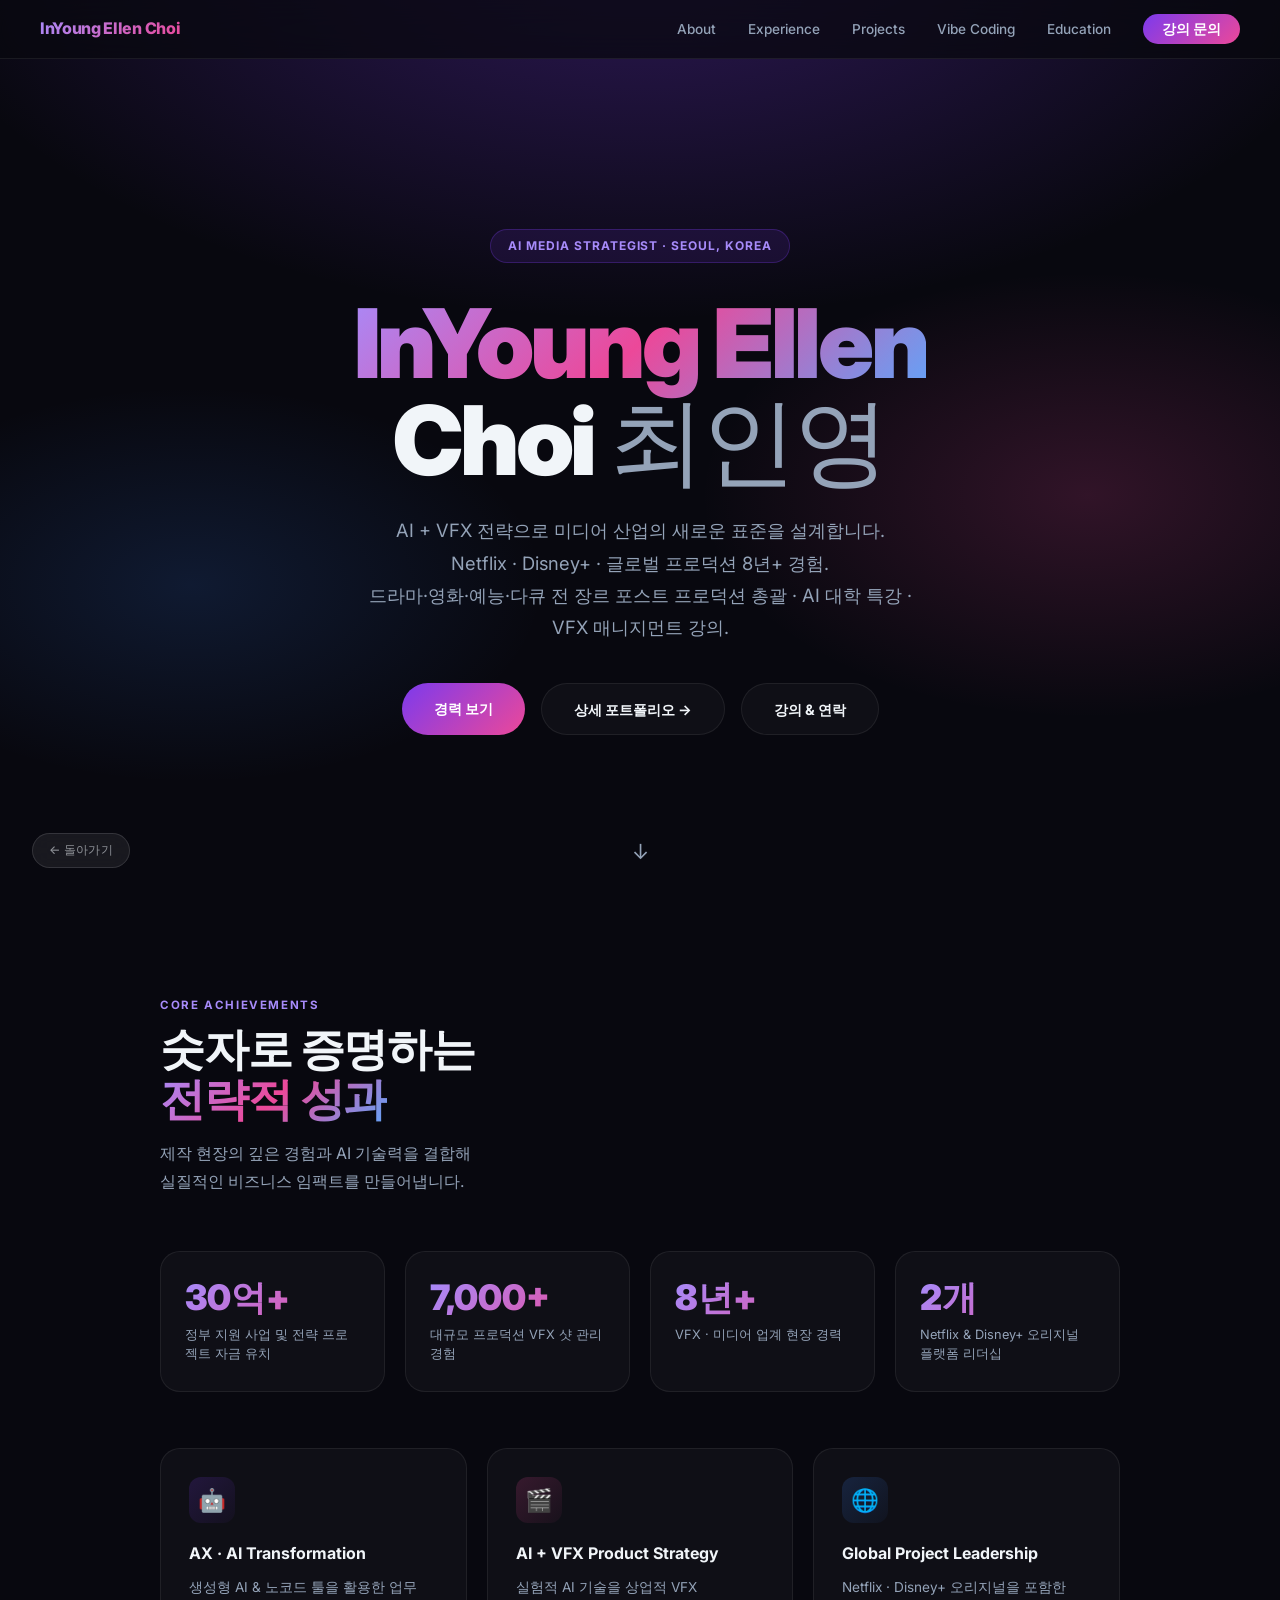
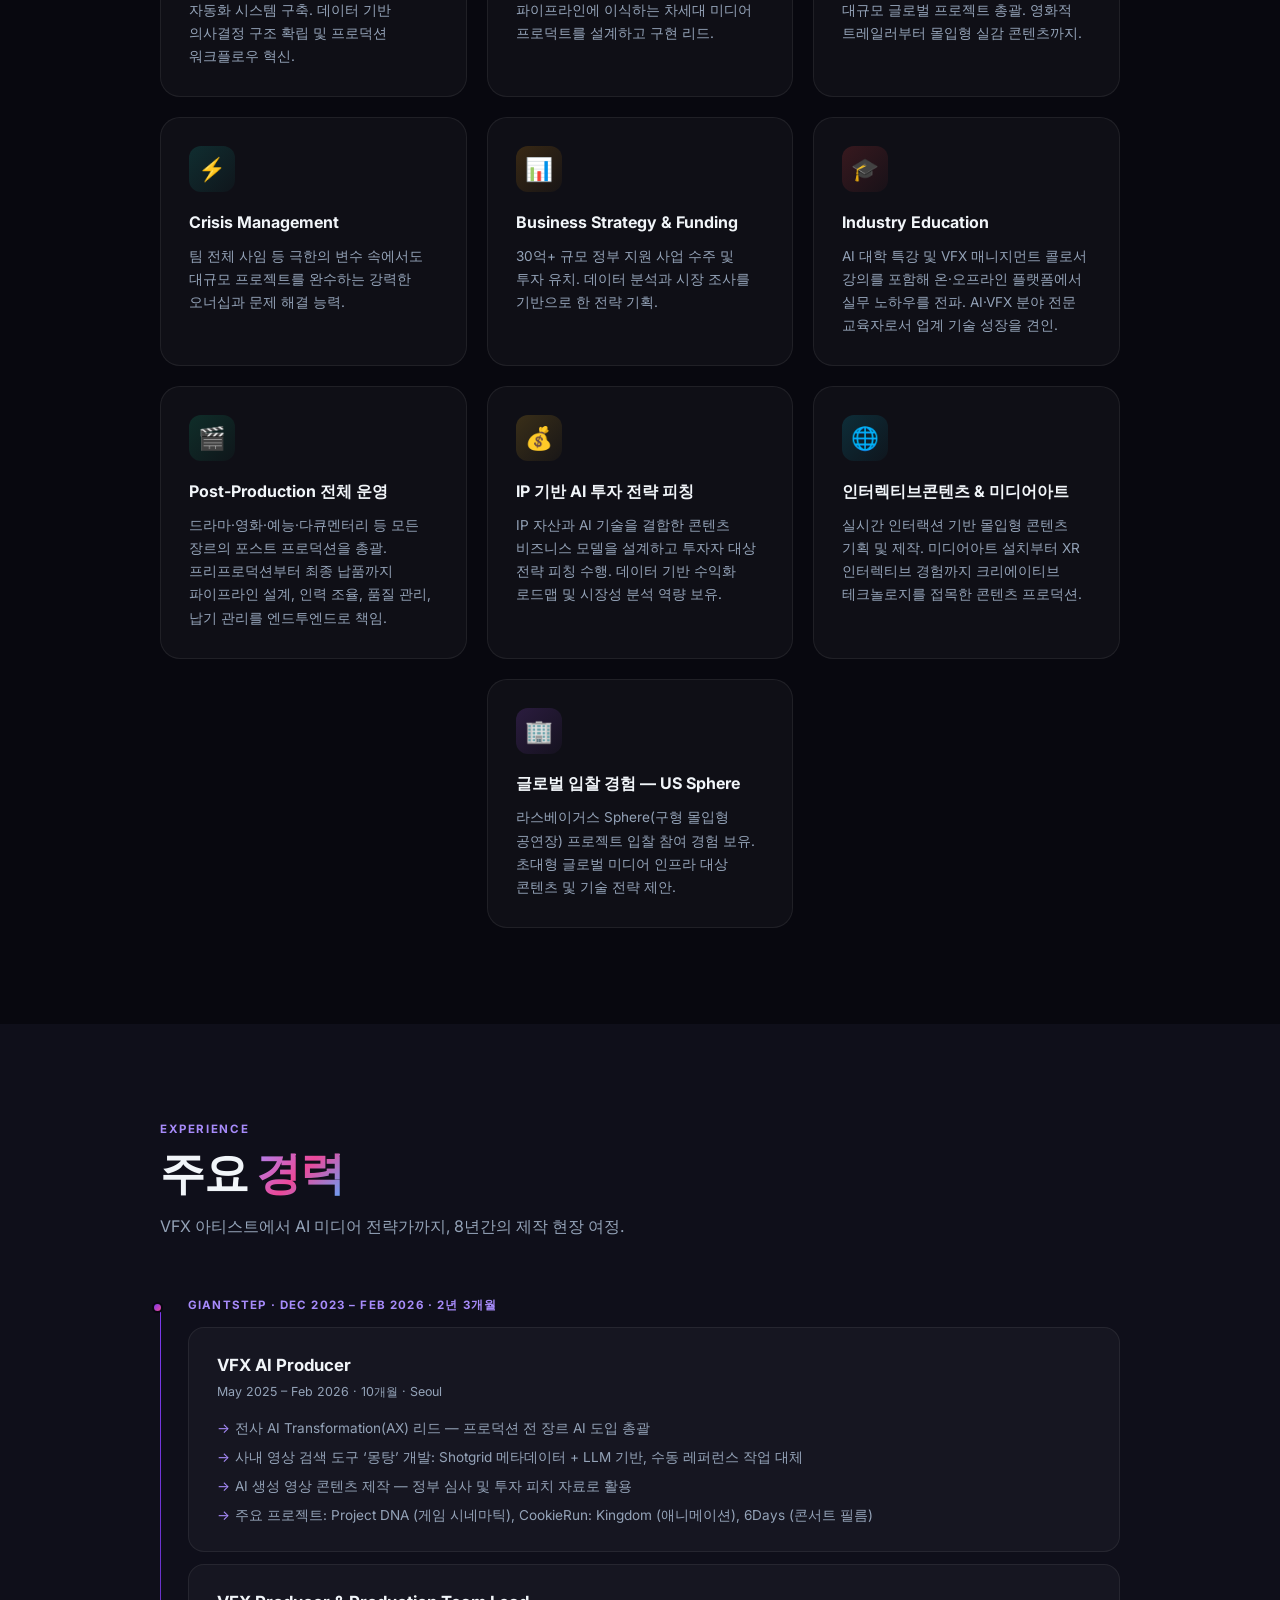
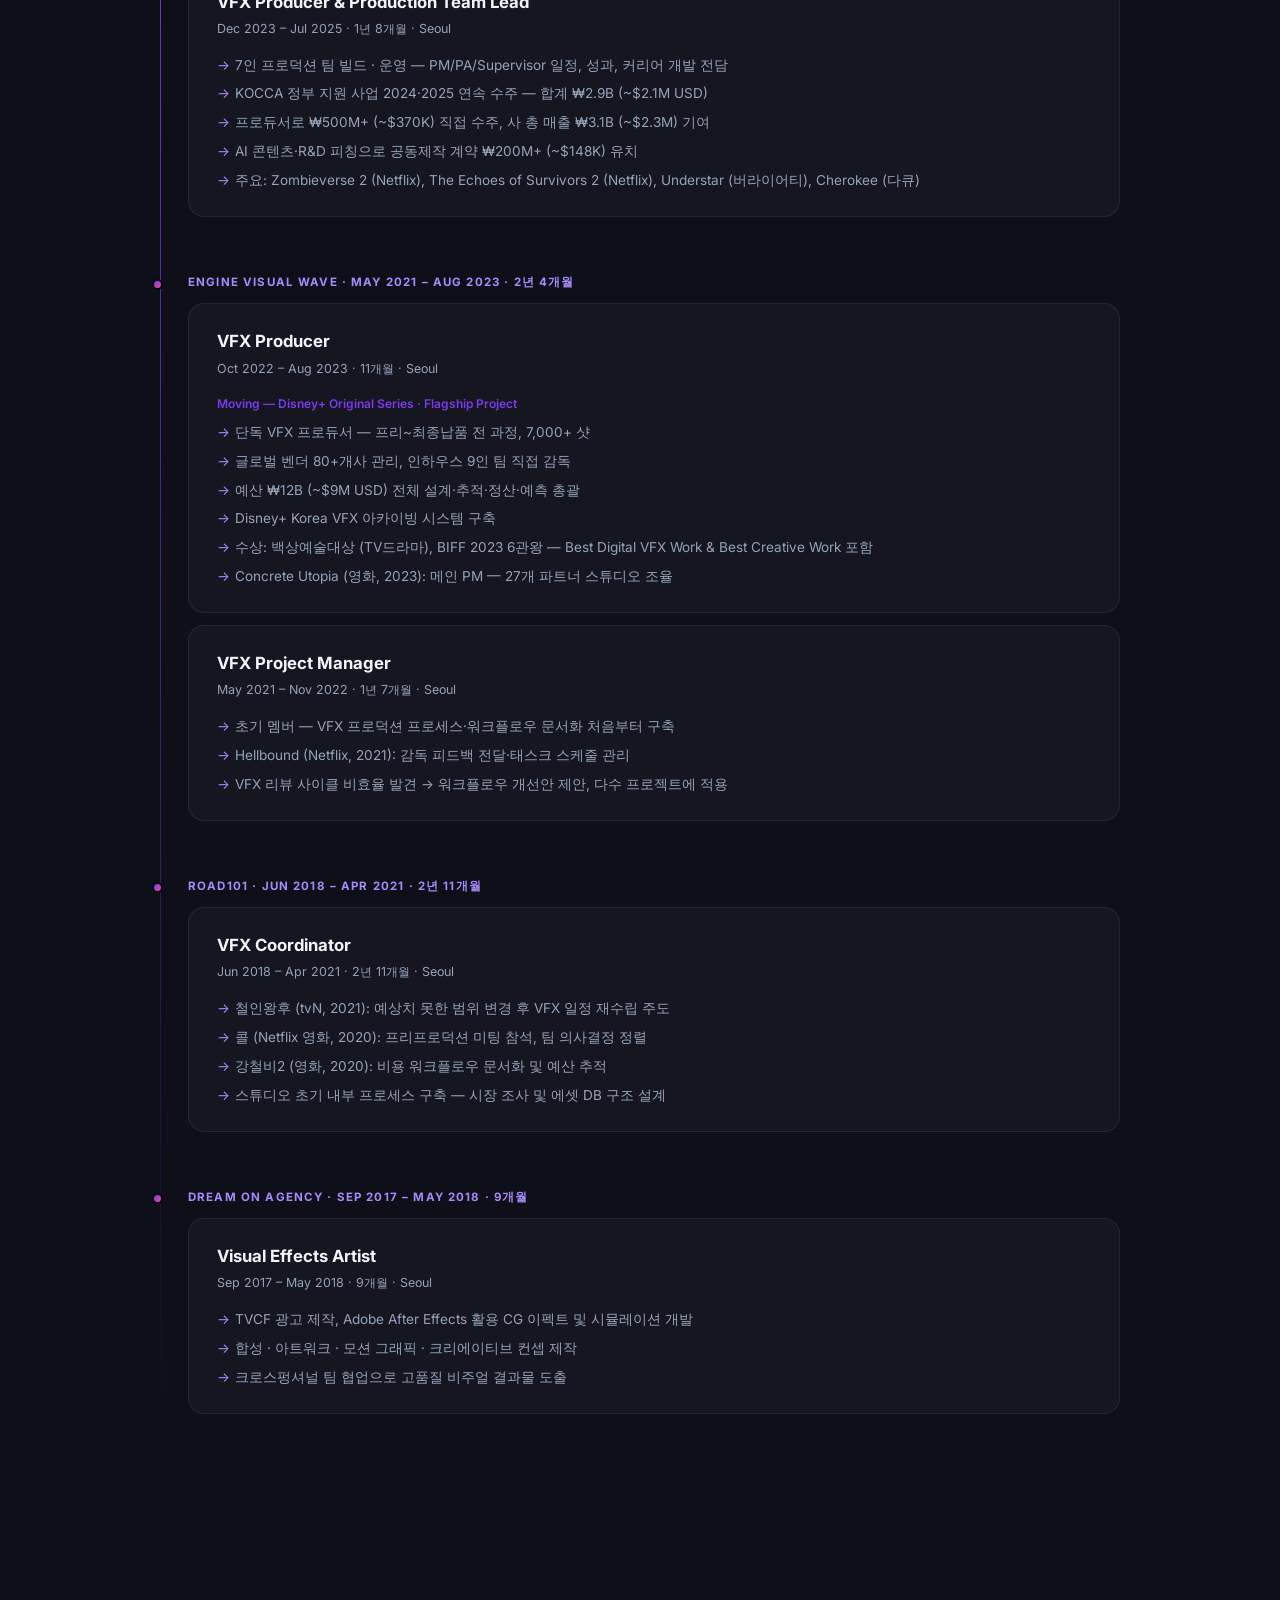
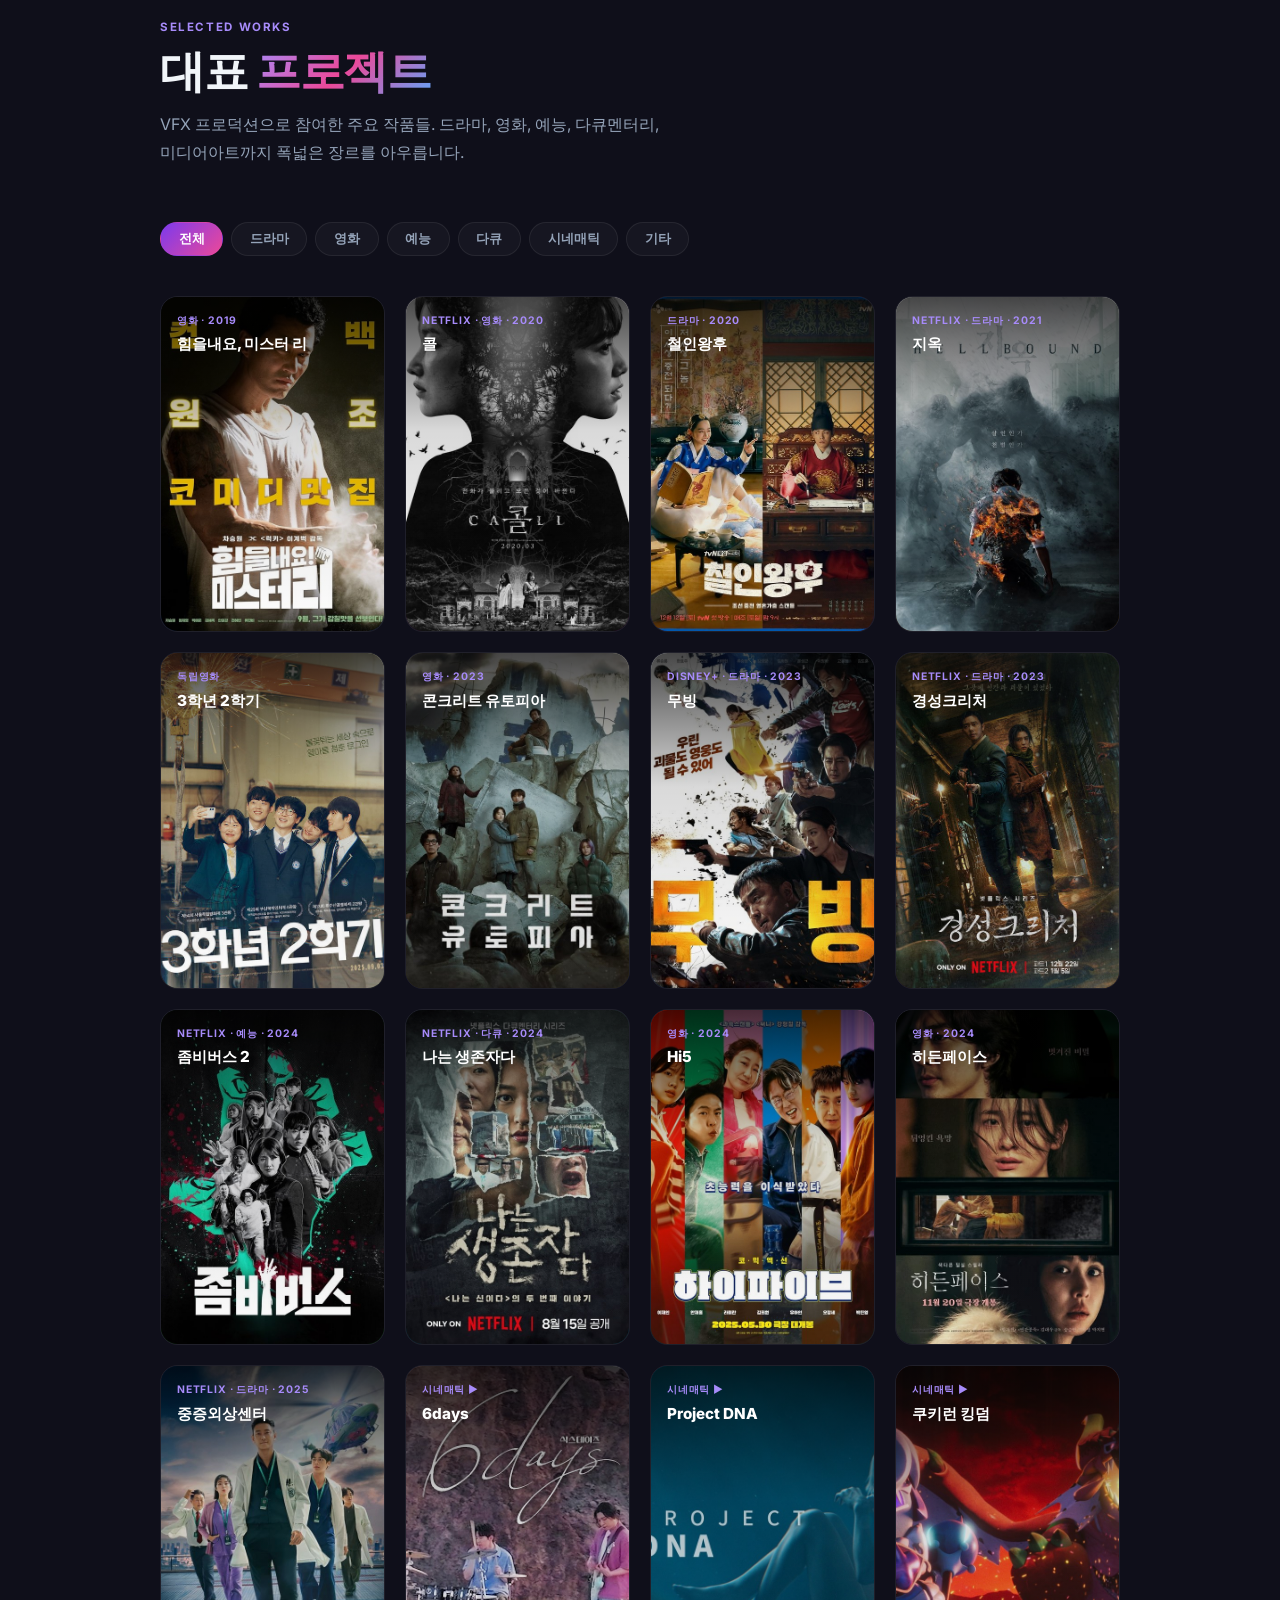
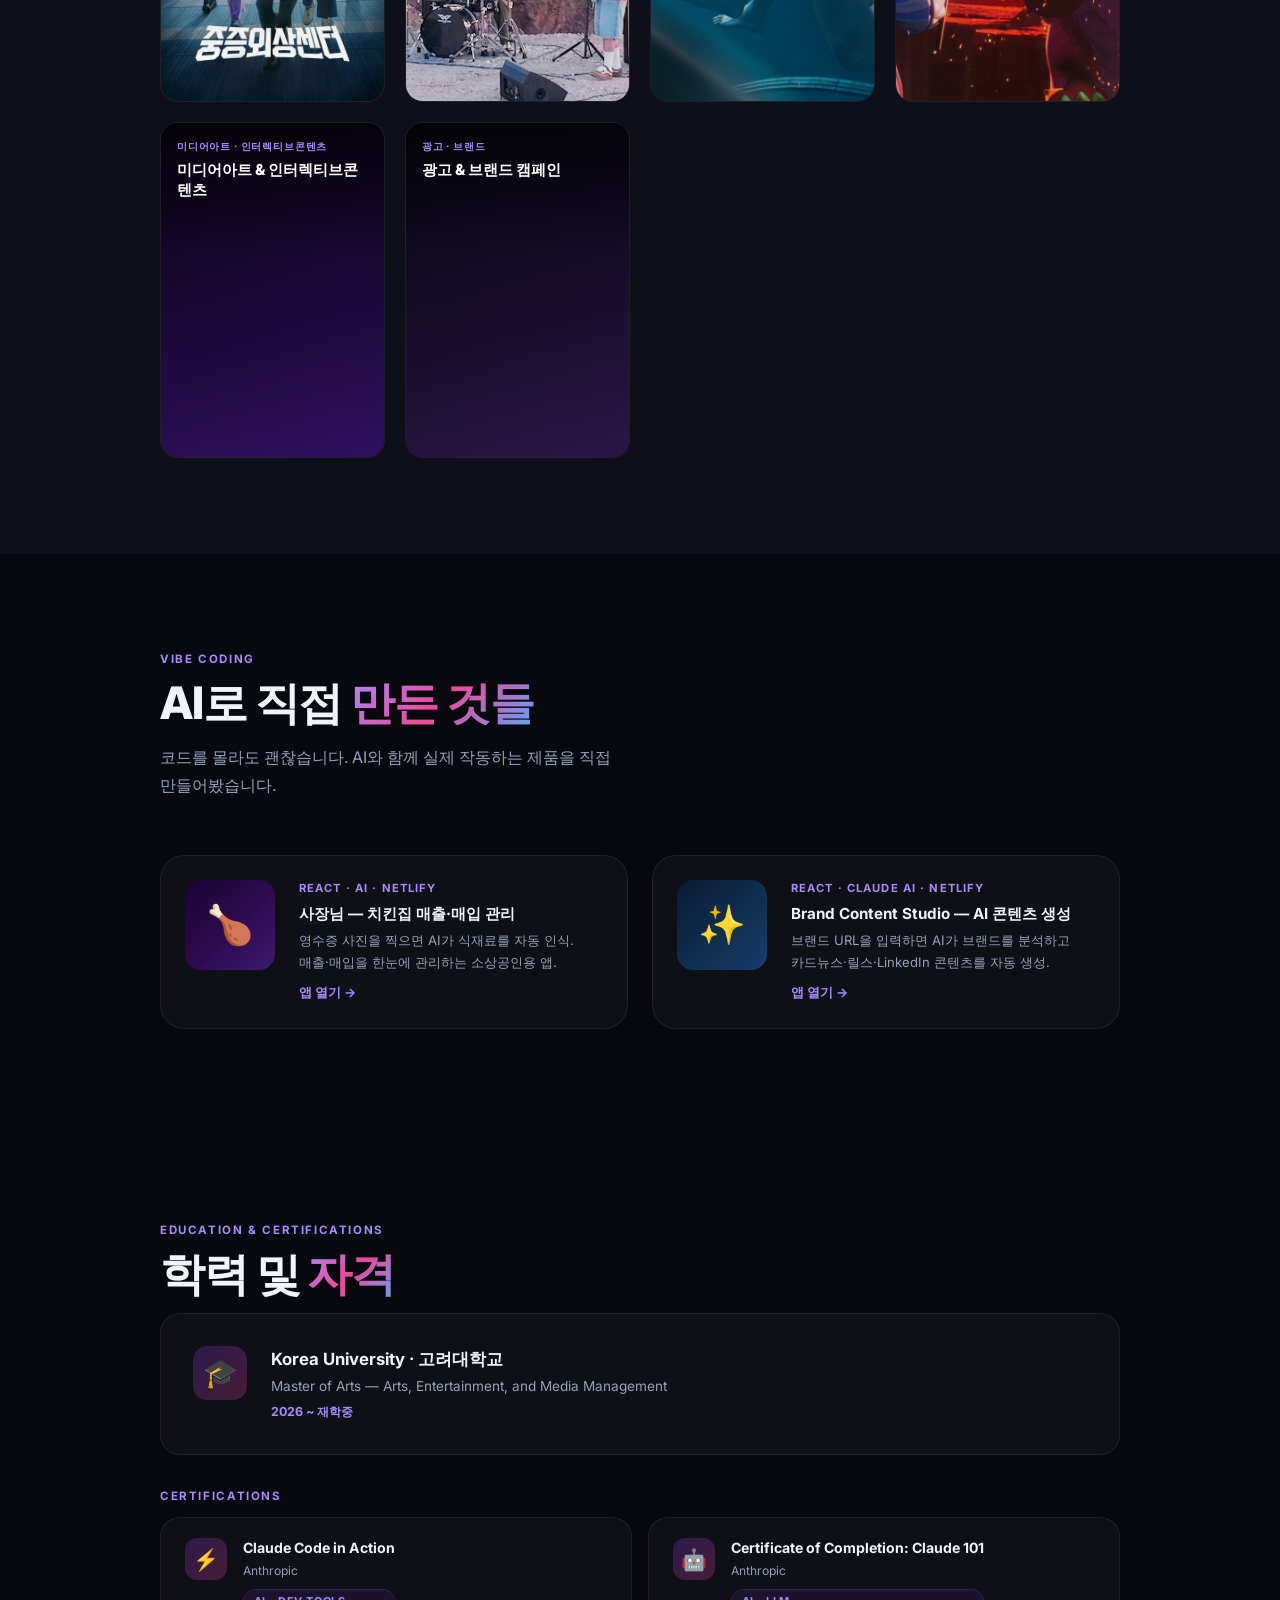
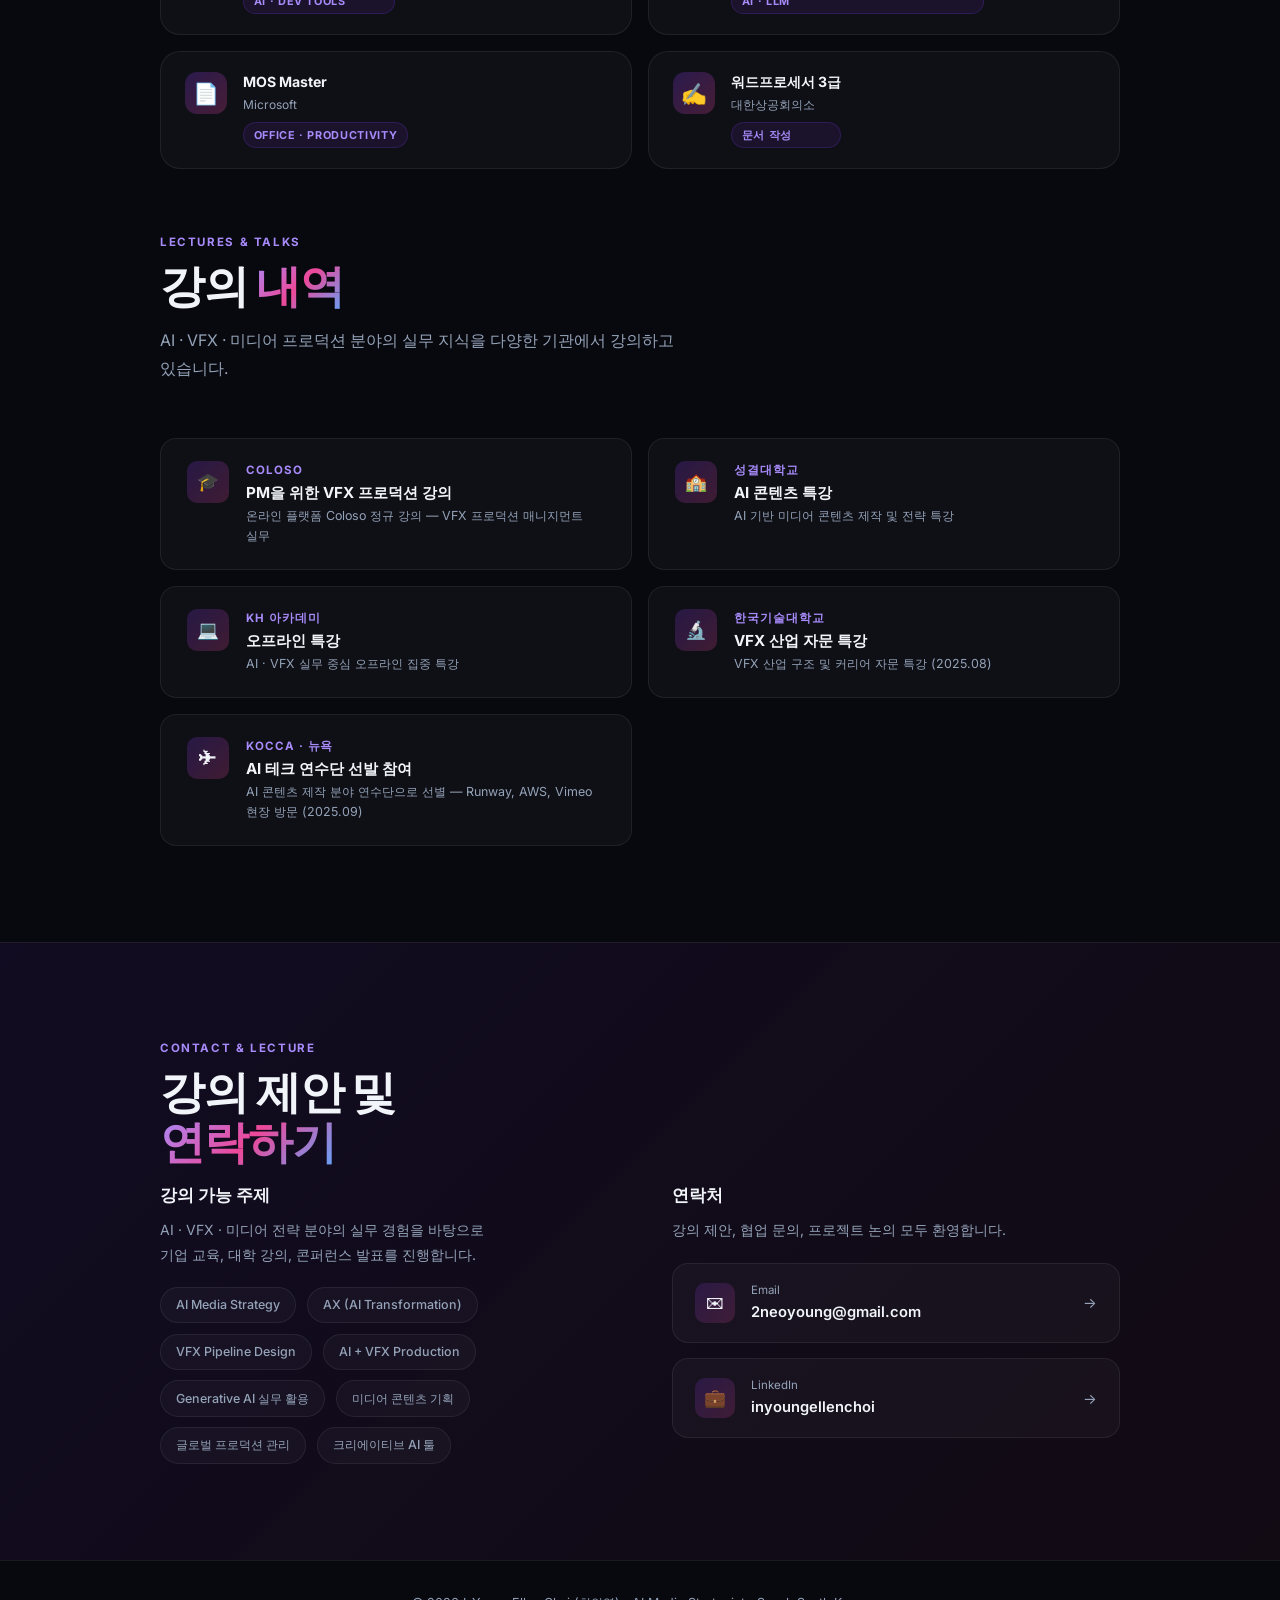
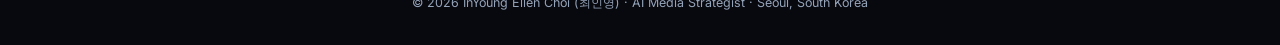
==== commit 9d4d1605: "feat: modern glass UI, game feel, direct contact links, back button, bio updates - game-intro: full " ====
--- a/index.html
+++ b/index.html
@@ -799,9 +799,38 @@
       .contact-grid { grid-template-columns: 1fr; gap: 2.5rem; }
       .edu-card { flex-direction: column; }
     }
+
+    /* ── Back Button ── */
+    .back-btn {
+      position: fixed;
+      bottom: 2rem;
+      left: 2rem;
+      z-index: 150;
+      background: rgba(255,255,255,0.07);
+      border: 1px solid rgba(255,255,255,0.12);
+      border-radius: 20px;
+      color: rgba(241,245,249,0.55);
+      font-family: 'Inter', -apple-system, sans-serif;
+      font-size: 12px;
+      font-weight: 500;
+      letter-spacing: 0.03em;
+      padding: 8px 16px;
+      cursor: pointer;
+      transition: all 0.2s;
+      backdrop-filter: blur(10px);
+      -webkit-backdrop-filter: blur(10px);
+    }
+    .back-btn:hover {
+      color: var(--text);
+      background: rgba(255,255,255,0.12);
+      border-color: rgba(255,255,255,0.2);
+    }
   </style>
 </head>
 <body>
+
+<!-- Back Button -->
+<button class="back-btn" onclick="history.back()">← 돌아가기</button>
 
 <!-- Nav -->
 <nav>
@@ -839,7 +868,8 @@
     </h1>
     <p class="hero-sub">
       AI + VFX 전략으로 미디어 산업의 새로운 표준을 설계합니다.<br>
-      Netflix &middot; Disney+ &middot; 글로벌 프로덕션 8년+ 경험.
+      Netflix &middot; Disney+ &middot; 글로벌 프로덕션 8년+ 경험.<br>
+      드라마·영화·예능·다큐 전 장르 포스트 프로덕션 총괄 &middot; AI 대학 특강 &middot; VFX 매니지먼트 강의.
     </p>
     <div class="hero-actions">
       <a href="#career" class="btn-p">경력 보기</a>
@@ -910,12 +940,12 @@
       <div class="exp-card">
         <div class="exp-icon" style="background: linear-gradient(135deg,rgba(239,68,68,.18),rgba(239,68,68,.04));">&#127891;</div>
         <h3>Industry Education</h3>
-        <p>AI &middot; VFX 분야 전문 교육자로서 온&middot;오프라인 플랫폼을 통해 실무 노하우를 전파하고 업계 기술 성장을 견인.</p>
+        <p>AI 대학 특강 및 VFX 매니지먼트 콜로서 강의를 포함해 온·오프라인 플랫폼에서 실무 노하우를 전파. AI·VFX 분야 전문 교육자로서 업계 기술 성장을 견인.</p>
       </div>
       <div class="exp-card">
         <div class="exp-icon" style="background: linear-gradient(135deg,rgba(16,185,129,.18),rgba(16,185,129,.04));">&#127916;</div>
         <h3>Post-Production 전체 운영</h3>
-        <p>프리프로덕션부터 최종 납품까지 Post-Production 전 과정을 총괄 운영. 파이프라인 설계, 인력 조율, 품질 관리, 납기 관리까지 엔드투엔드 책임.</p>
+        <p>드라마·영화·예능·다큐멘터리 등 모든 장르의 포스트 프로덕션을 총괄. 프리프로덕션부터 최종 납품까지 파이프라인 설계, 인력 조율, 품질 관리, 납기 관리를 엔드투엔드로 책임.</p>
       </div>
       <div class="exp-card">
         <div class="exp-icon" style="background: linear-gradient(135deg,rgba(251,191,36,.18),rgba(251,191,36,.04));">&#128176;</div>
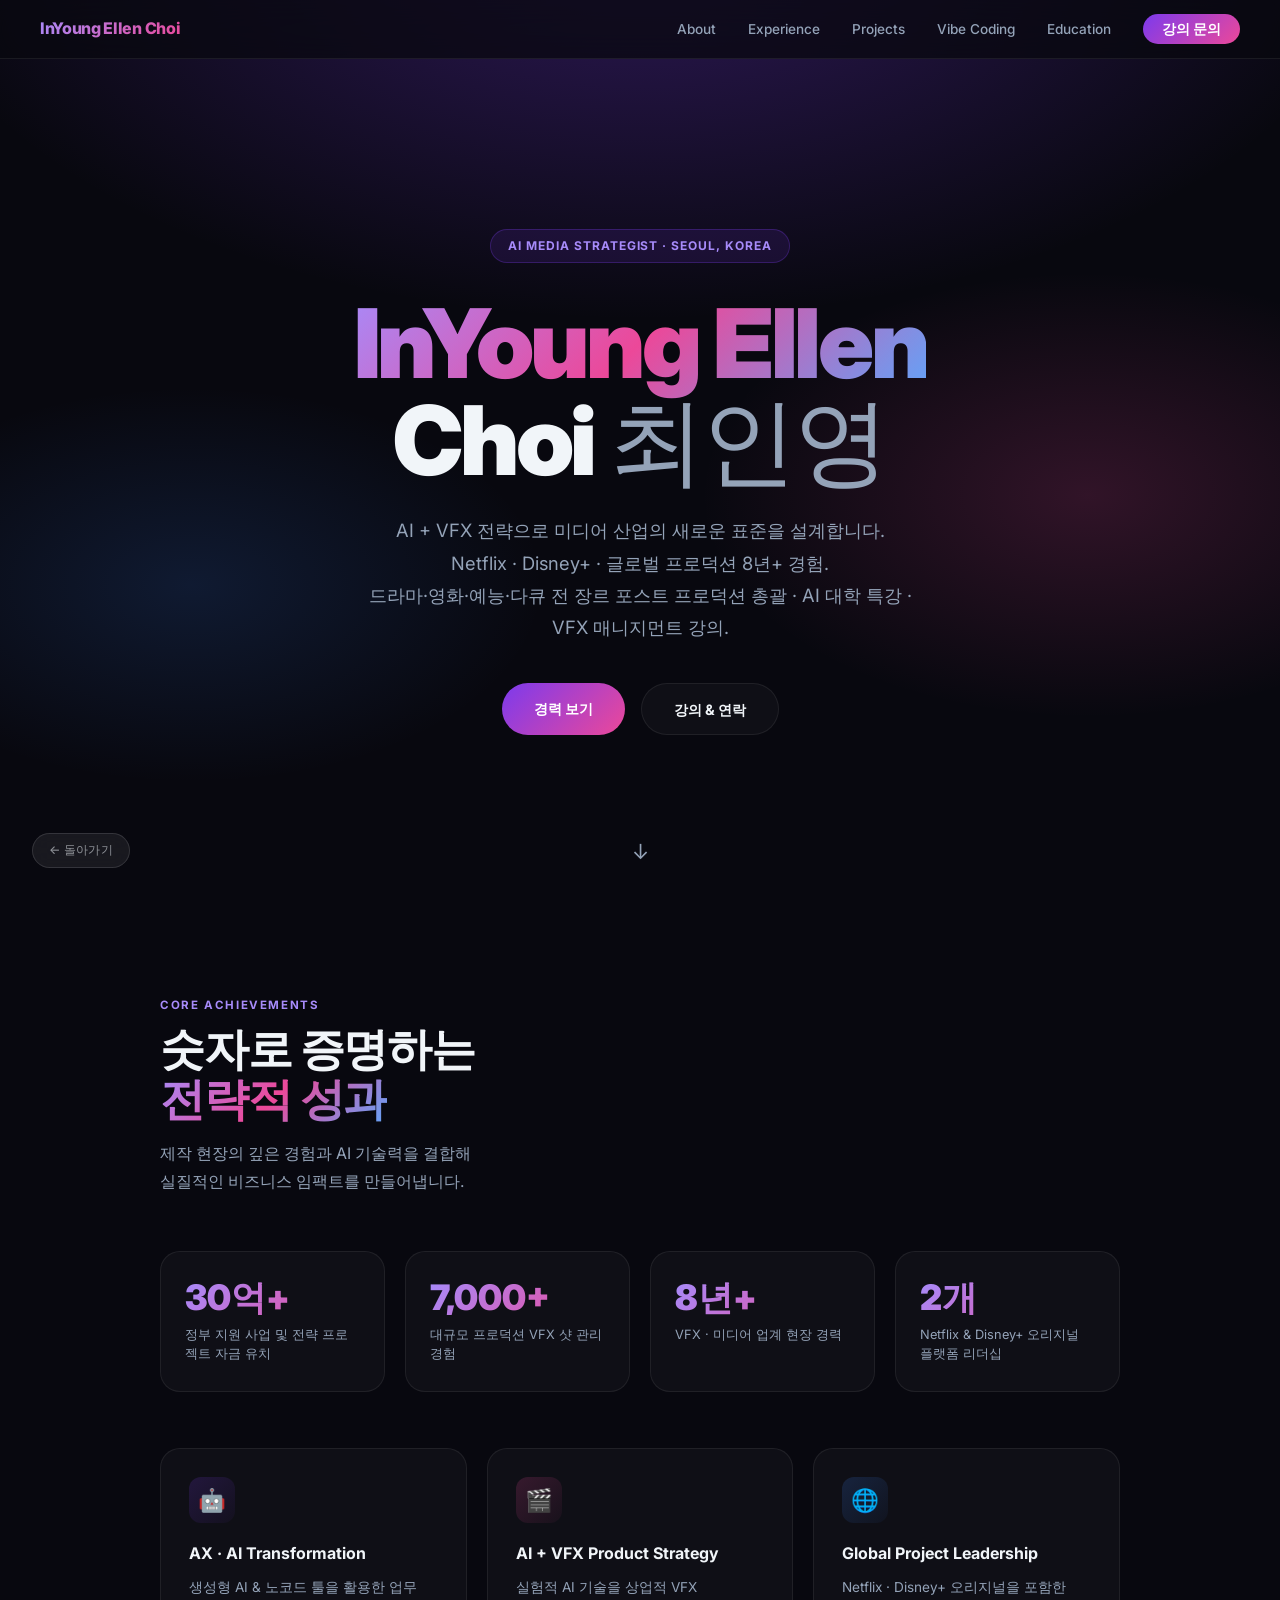
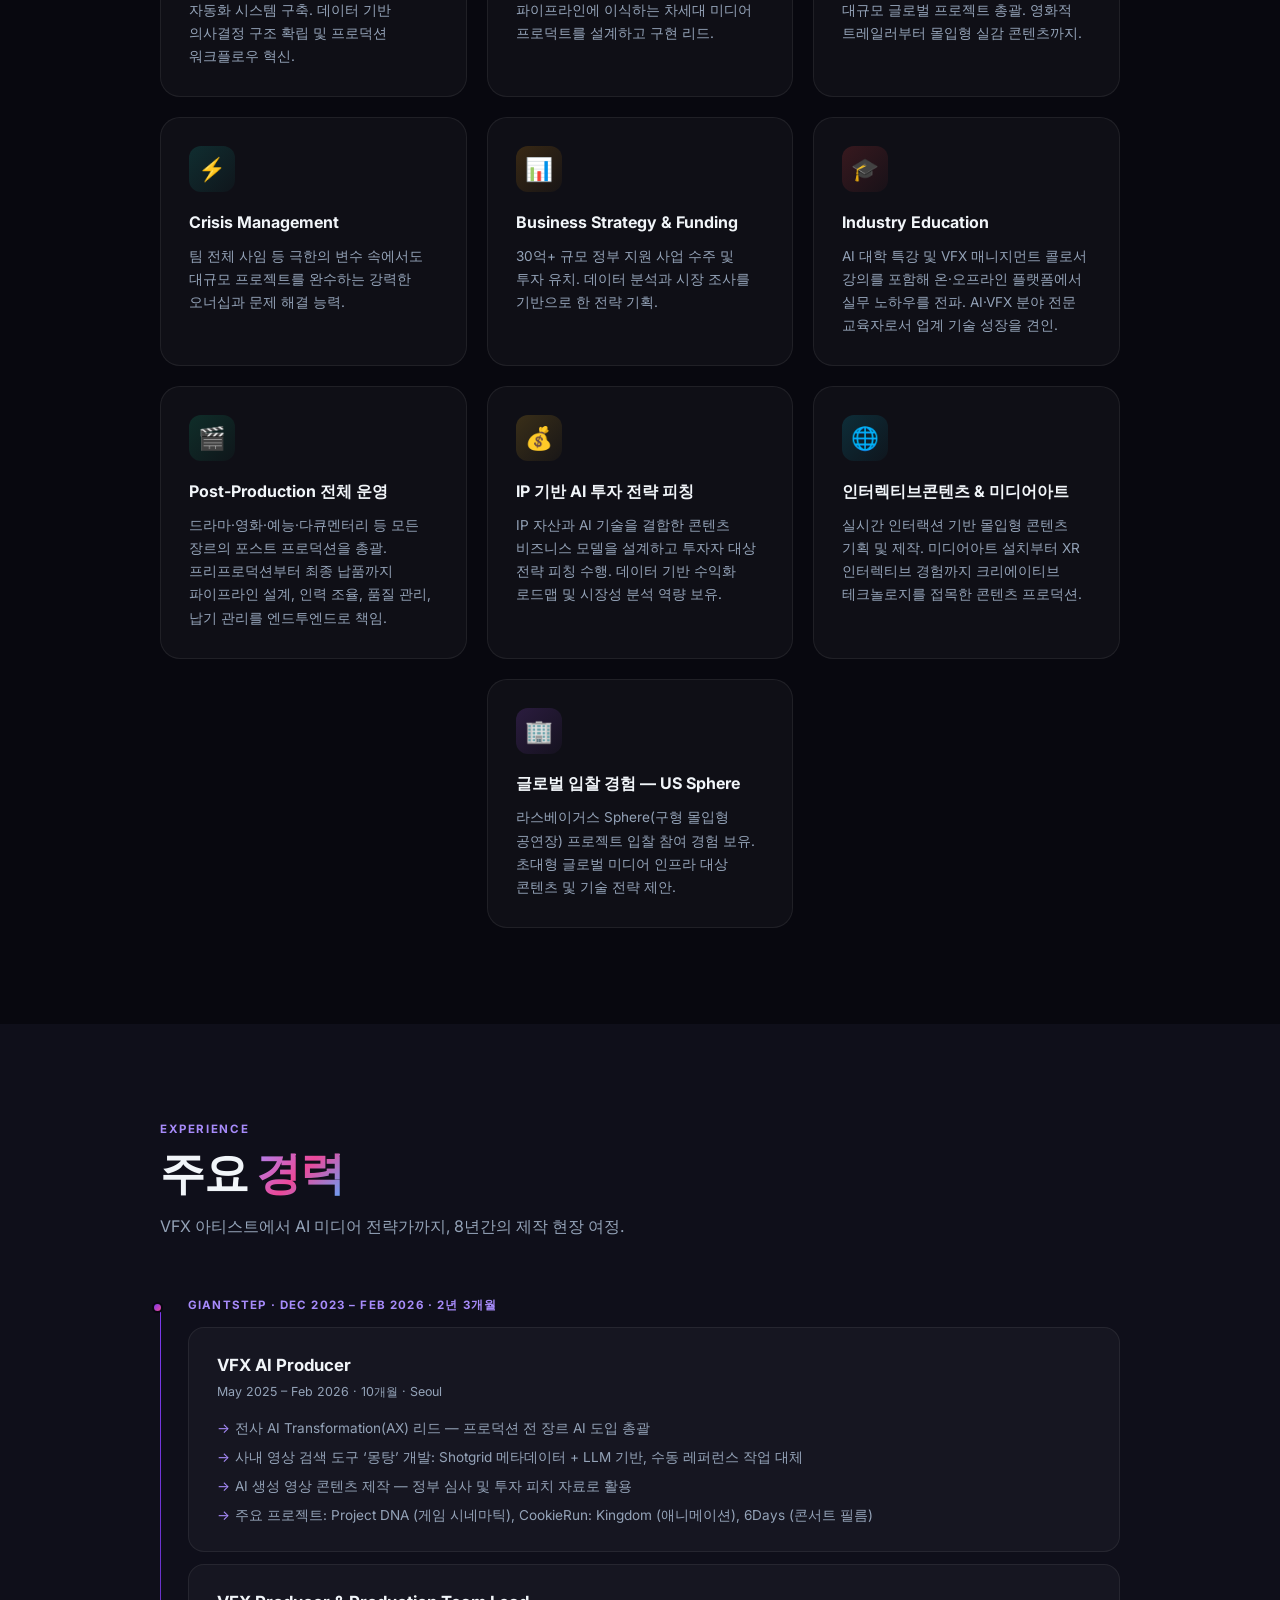
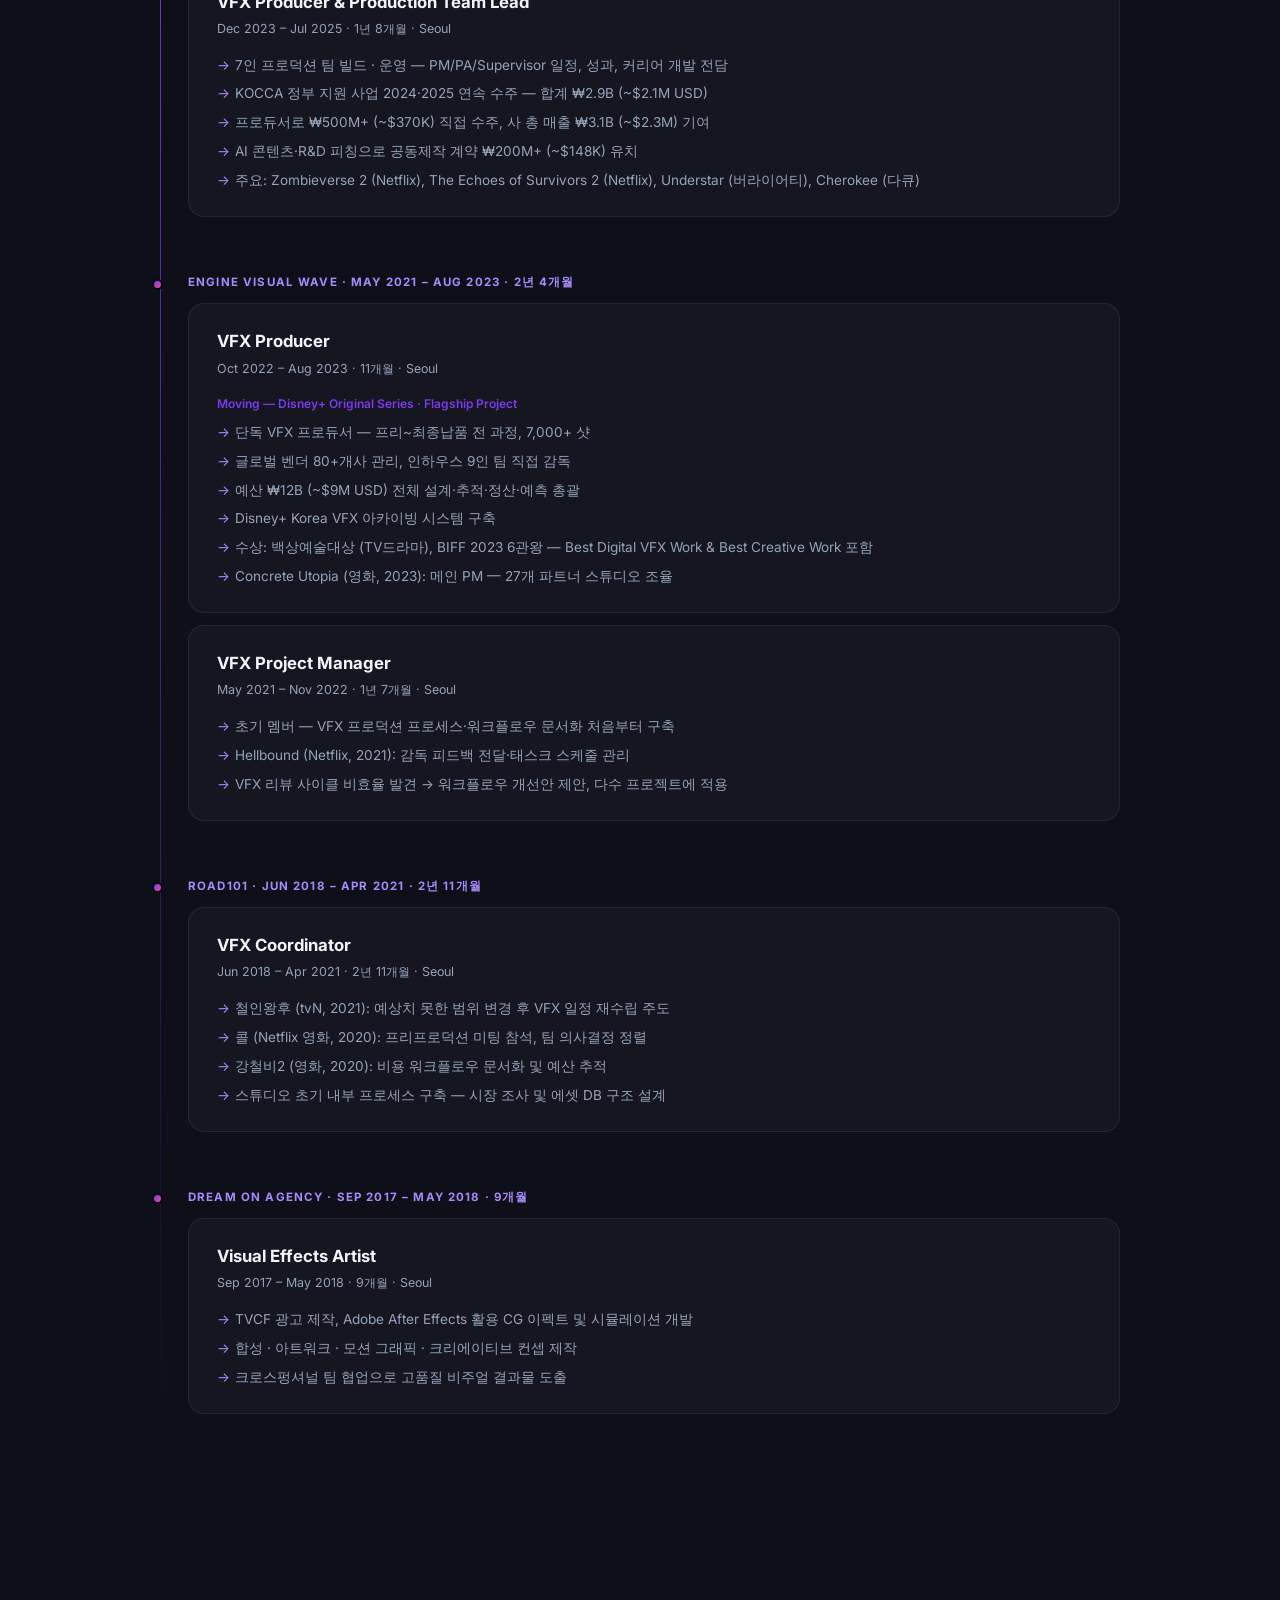
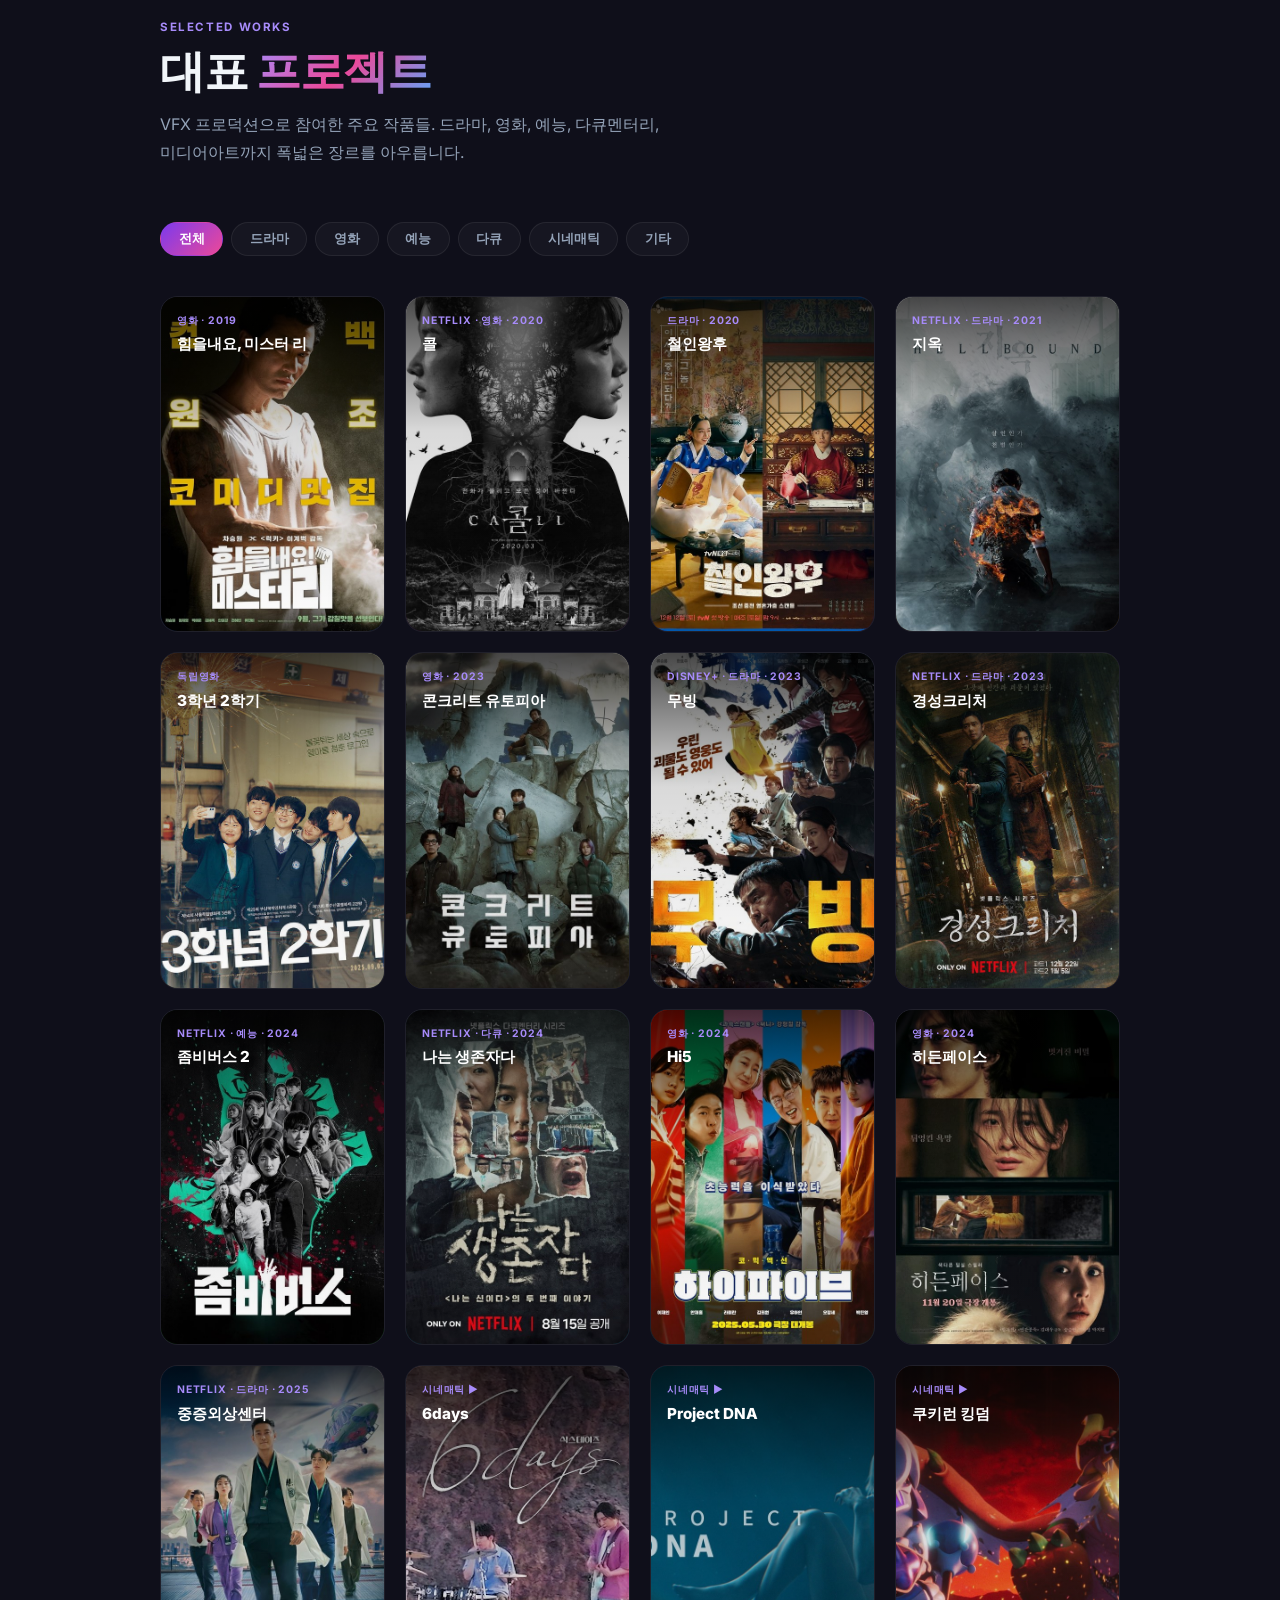
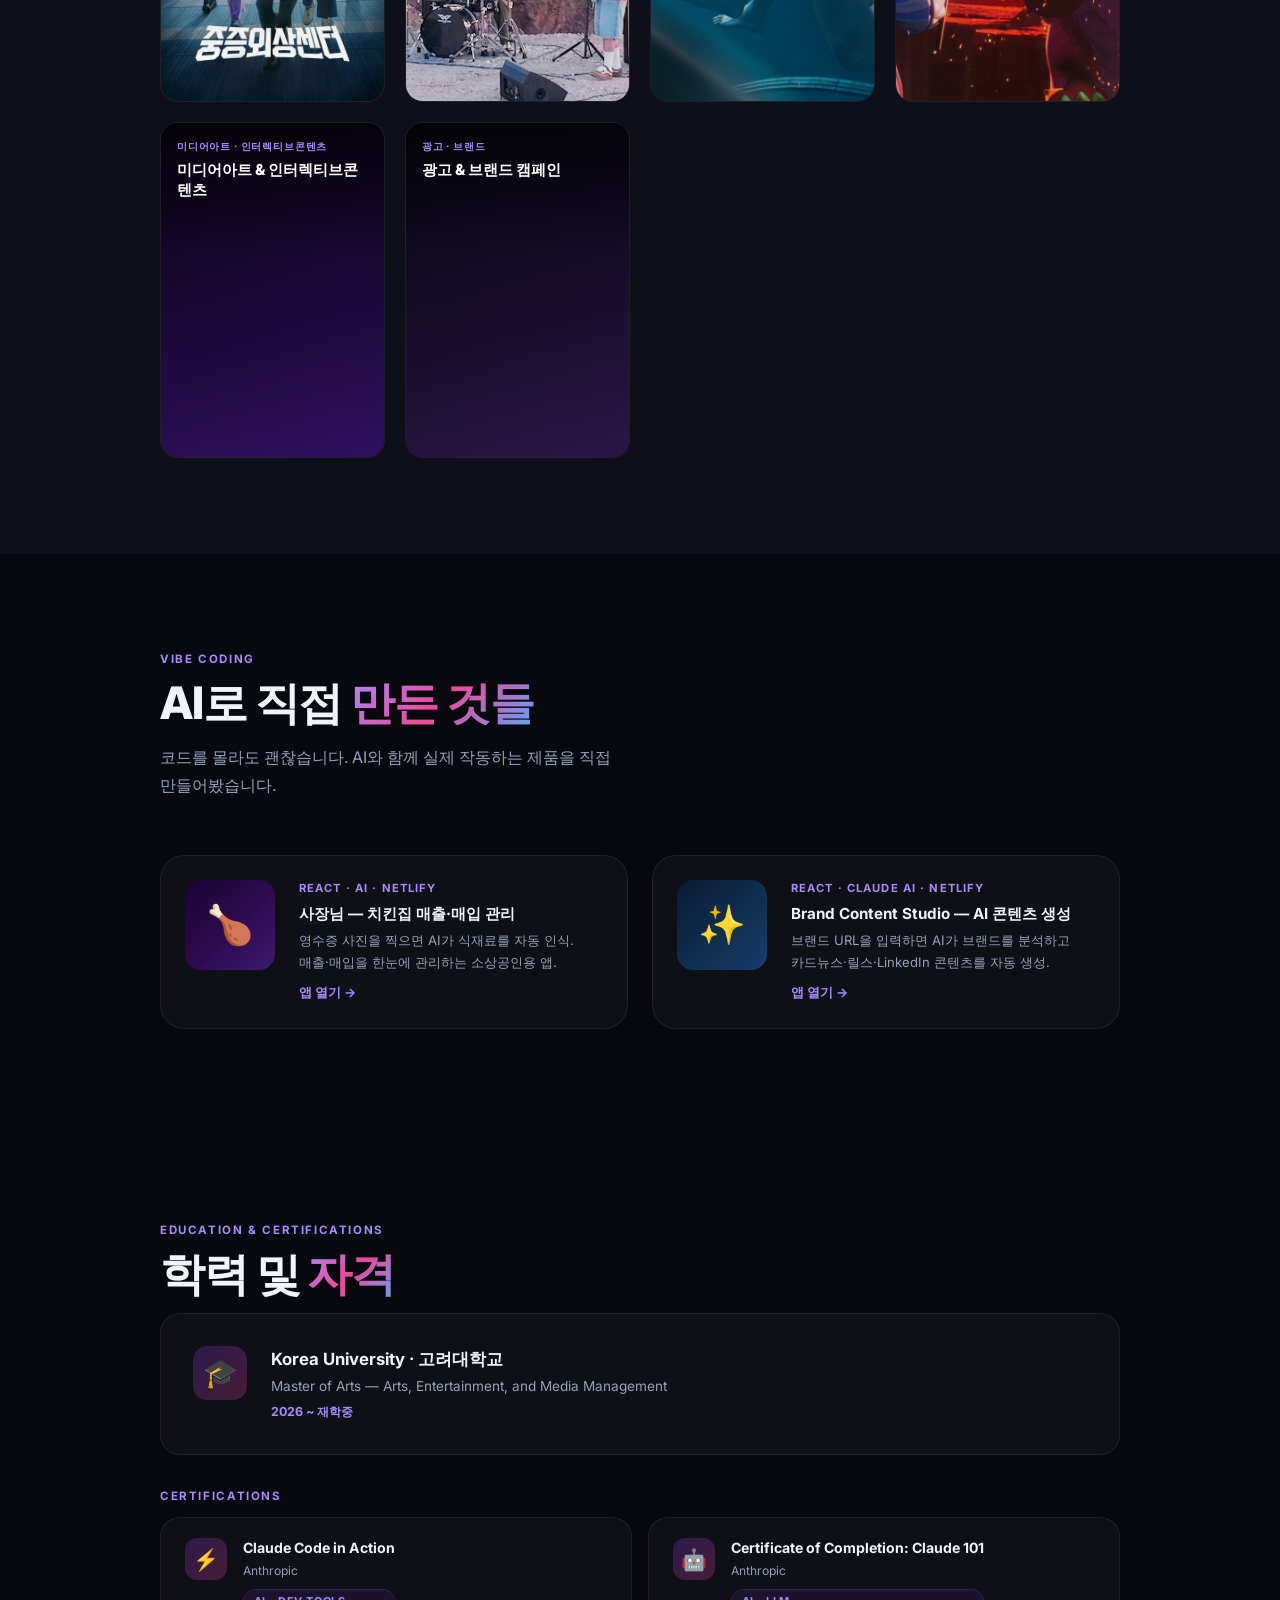
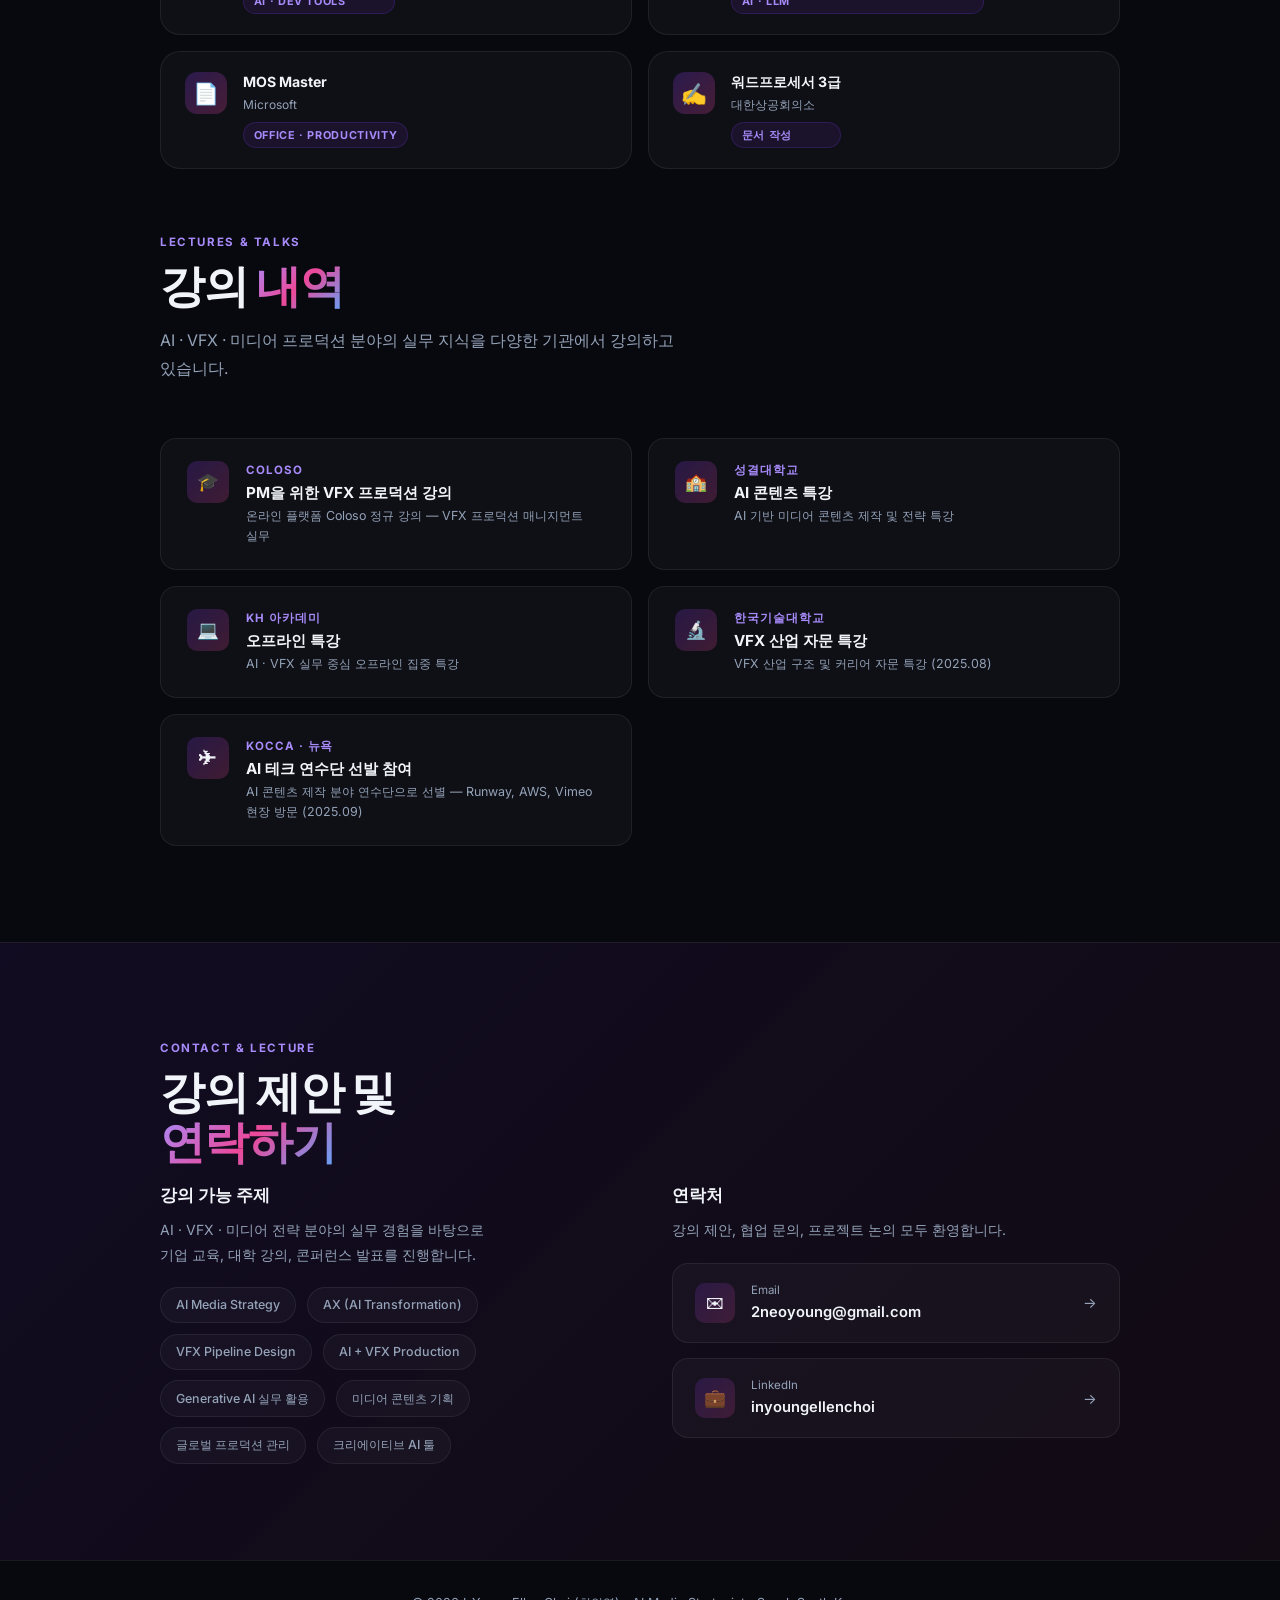
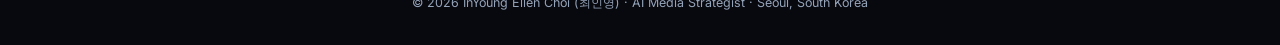
==== commit bcd439cc: "fix: 히어로 영역에서 상세 포트폴리오 버튼 제거" ====
--- a/index.html
+++ b/index.html
@@ -873,7 +873,6 @@
     </p>
     <div class="hero-actions">
       <a href="#career" class="btn-p">경력 보기</a>
-      <a href="https://www.canva.com/design/DAG4Qy1jt8g/fonlE5EtxD0k6Lh05Tu68g/view?utm_content=DAG4Qy1jt8g&utm_campaign=designshare&utm_medium=link2&utm_source=uniquelinks&utlId=h6b1f2a3143" target="_blank" rel="noopener" class="btn-s">상세 포트폴리오 →</a>
       <a href="#contact" class="btn-s">강의 &amp; 연락</a>
     </div>
   </div>
